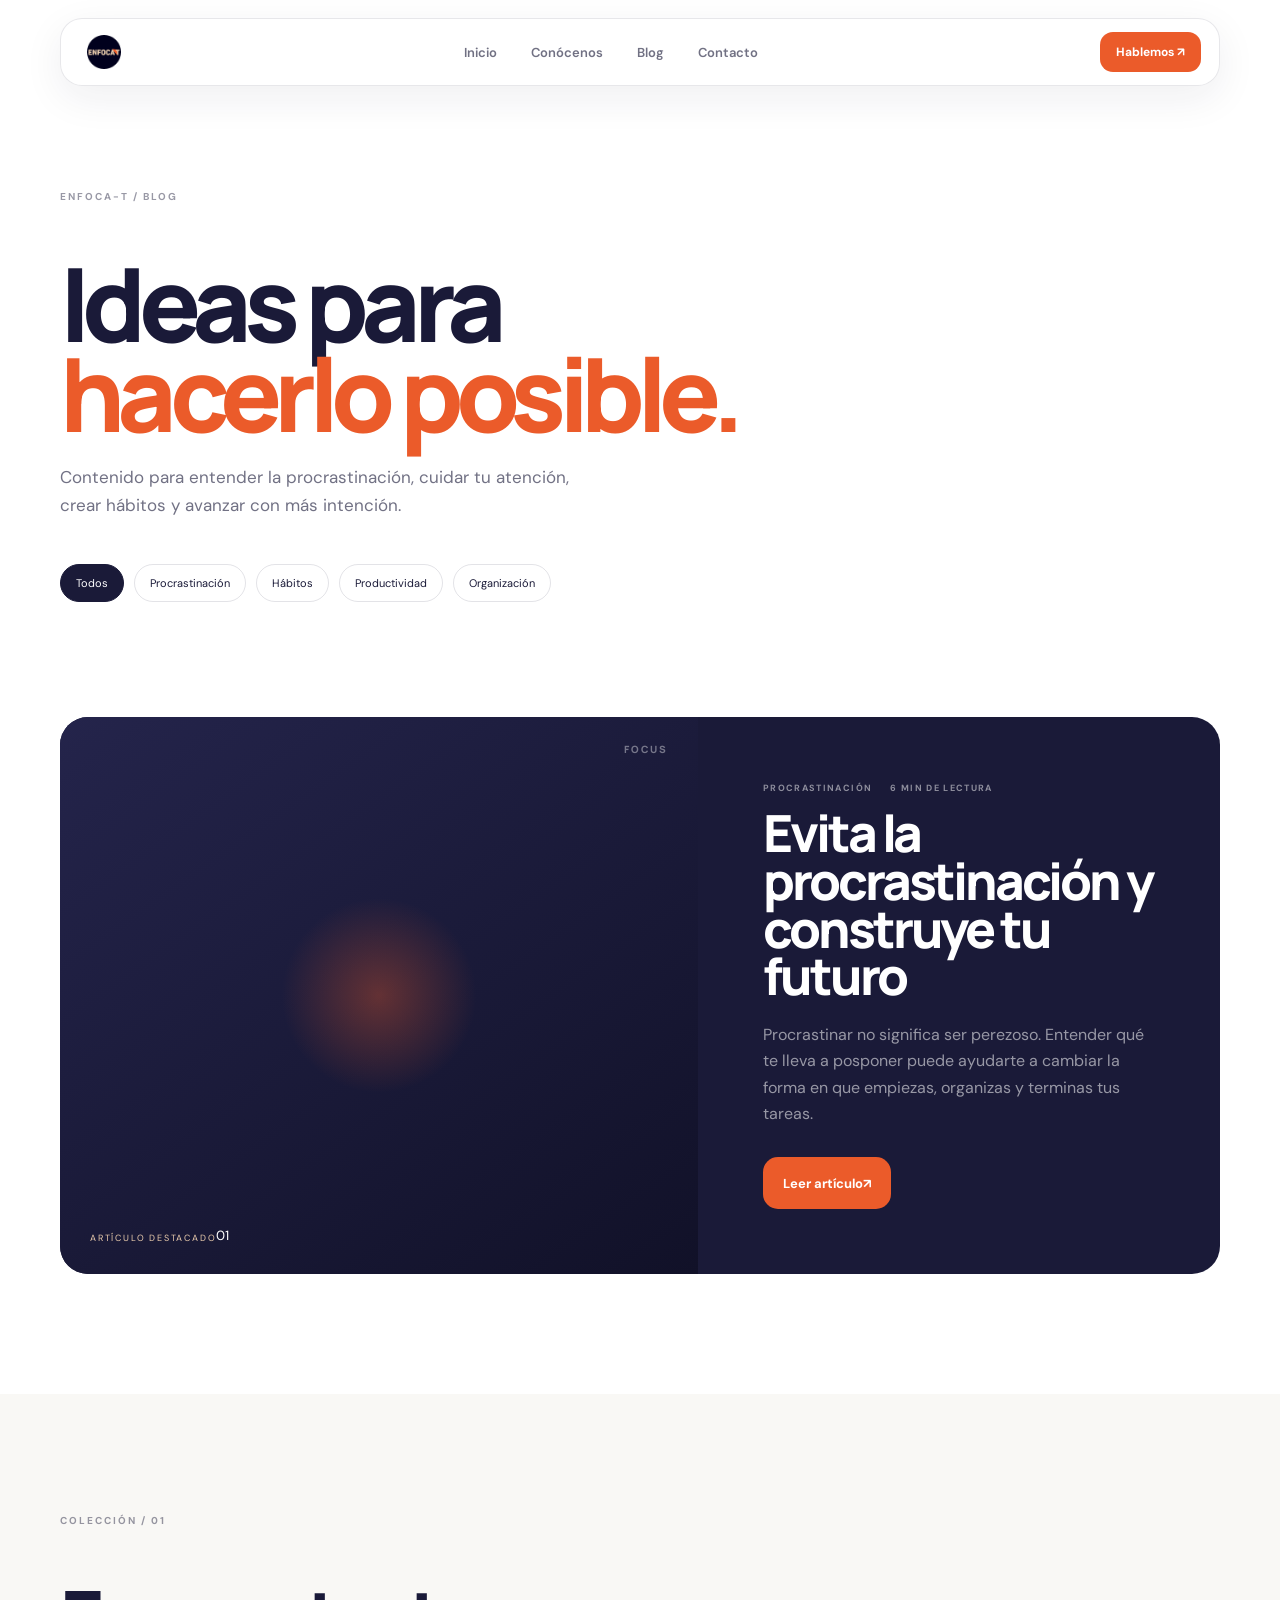
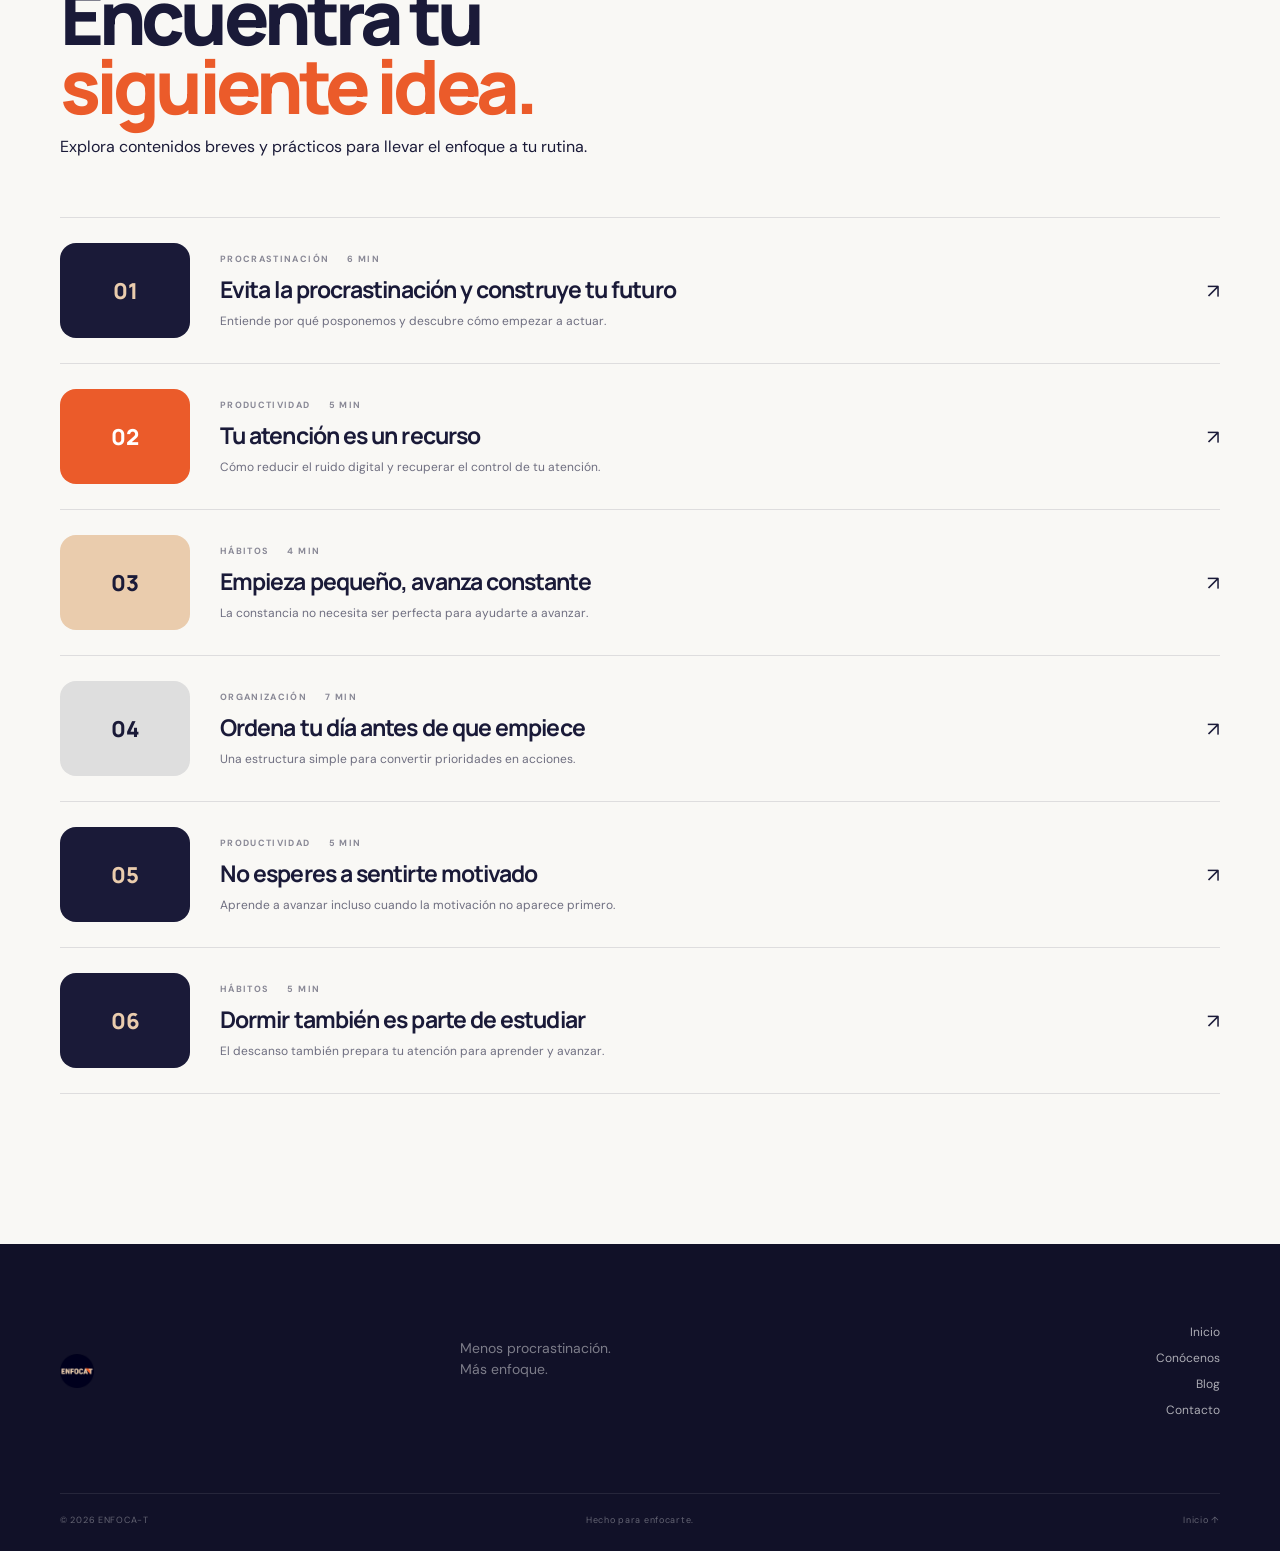
==== blog/index.html @ 8f251548 "feat: expand blog to six article entries" ====
<!doctype html><html lang="es"><head><meta charset="utf-8"><meta name="viewport" content="width=device-width,initial-scale=1"><meta name="description" content="Blog ENFOCA-T — procrastinación, hábitos, concentración, organización y productividad."><title>ENFOCA-T — Blog</title><link rel="preconnect" href="https://fonts.googleapis.com"><link rel="preconnect" href="https://fonts.gstatic.com" crossorigin><link href="https://fonts.googleapis.com/css2?family=DM+Sans:wght@400;500;600;700&family=Manrope:wght@500;600;700;800&display=swap" rel="stylesheet"><link rel="stylesheet" href="../styles/global.css"><link rel="stylesheet" href="blog.css"></head><body class="blog-page"><header class="site-header light-header"><a class="brand" href="../index.html"><img src="../assets/LOGO.png" alt="ENFOCA-T"></a><nav class="main-nav"><a href="../index.html">Inicio</a><a href="../conocenos/index.html">Conócenos</a><a class="active" href="index.html">Blog</a><a href="../contacto/index.html">Contacto</a></nav><a class="header-cta" href="../contacto/index.html">Hablemos <span>↗</span></a><button class="menu-toggle" aria-label="Abrir menú" aria-expanded="false"><span></span><span></span></button></header><main><section class="blog-hero"><div class="section-shell"><p class="section-kicker">ENFOCA-T / BLOG</p><h1>Ideas para<br><span>hacerlo posible.</span></h1><p class="page-lead">Contenido para entender la procrastinación, cuidar tu atención, crear hábitos y avanzar con más intención.</p><nav class="category-nav" aria-label="Categorías"><a class="selected" href="#todos">Todos</a><a href="#procrastinacion">Procrastinación</a><a href="#habitos">Hábitos</a><a href="#productividad">Productividad</a><a href="#organizacion">Organización</a></nav></div></section><section class="featured-article" id="todos"><div class="section-shell featured-layout"><div class="featured-visual"><span>ARTÍCULO DESTACADO</span><strong>FOCUS</strong><small>01</small></div><div class="featured-copy"><div class="article-meta"><span>PROCRASTINACIÓN</span><span>6 MIN DE LECTURA</span></div><h2>Evita la procrastinación y construye tu futuro</h2><p>Procrastinar no significa ser perezoso. Entender qué te lleva a posponer puede ayudarte a cambiar la forma en que empiezas, organizas y terminas tus tareas.</p><a class="button button-primary" href="procrastinacion.html">Leer artículo <span>↗</span></a></div></div></section><section class="articles-section"><div class="section-shell"><div class="articles-heading"><p class="section-kicker">COLECCIÓN / 01</p><h2>Encuentra tu<br><span>siguiente idea.</span></h2><p>Explora contenidos breves y prácticos para llevar el enfoque a tu rutina.</p></div><div class="article-list"><article id="procrastinacion"><div class="mini-visual">01</div><div><div class="article-meta"><span>PROCRASTINACIÓN</span><span>6 MIN</span></div><h3>Evita la procrastinación y construye tu futuro</h3><p>Entiende por qué posponemos y descubre cómo empezar a actuar.</p></div><a href="procrastinacion.html" aria-label="Leer artículo sobre procrastinación">↗</a></article><article id="productividad"><div class="mini-visual v2">02</div><div><div class="article-meta"><span>PRODUCTIVIDAD</span><span>5 MIN</span></div><h3>Tu atención es un recurso</h3><p>Cómo reducir el ruido digital y recuperar el control de tu atención.</p></div><a href="atencion.html" aria-label="Leer artículo sobre atención">↗</a></article><article id="habitos"><div class="mini-visual v3">03</div><div><div class="article-meta"><span>HÁBITOS</span><span>4 MIN</span></div><h3>Empieza pequeño, avanza constante</h3><p>La constancia no necesita ser perfecta para ayudarte a avanzar.</p></div><a href="habitos.html" aria-label="Leer artículo sobre hábitos">↗</a></article><article id="organizacion"><div class="mini-visual v4">04</div><div><div class="article-meta"><span>ORGANIZACIÓN</span><span>7 MIN</span></div><h3>Ordena tu día antes de que empiece</h3><p>Una estructura simple para convertir prioridades en acciones.</p></div><a href="organizacion.html" aria-label="Leer artículo sobre organización">↗</a></article><article id="motivacion"><div class="mini-visual v5">05</div><div><div class="article-meta"><span>PRODUCTIVIDAD</span><span>5 MIN</span></div><h3>No esperes a sentirte motivado</h3><p>Aprende a avanzar incluso cuando la motivación no aparece primero.</p></div><a href="motivacion.html" aria-label="Leer artículo sobre motivación">↗</a></article><article id="descanso"><div class="mini-visual v6">06</div><div><div class="article-meta"><span>HÁBITOS</span><span>5 MIN</span></div><h3>Dormir también es parte de estudiar</h3><p>El descanso también prepara tu atención para aprender y avanzar.</p></div><a href="sueno.html" aria-label="Leer artículo sobre sueño y estudio">↗</a></article></div></div></section></main><footer class="footer"><div class="footer-main"><a class="brand" href="../index.html"><img src="../assets/LOGO.png" alt="ENFOCA-T"></a><p>Menos procrastinación.<br>Más enfoque.</p><div class="footer-links"><a href="../index.html">Inicio</a><a href="../conocenos/index.html">Conócenos</a><a href="index.html">Blog</a><a href="../contacto/index.html">Contacto</a></div></div><div class="footer-bottom"><span>© 2026 ENFOCA-T</span><span>Hecho para enfocarte.</span><a href="../index.html">Inicio ↑</a></div></footer><script src="../script.js"></script></body></html>
---- styles/global.css ----
:root{--blue:#1A1A38;--orange:#EB5B2A;--beige:#EACCAD;--white:#fff;--ink:#15152f;--muted:rgba(26,26,56,.62);--line:rgba(26,26,56,.12);--ease:cubic-bezier(.2,.75,.25,1);--radius:28px}*{box-sizing:border-box}html{scroll-behavior:smooth}body{margin:0;color:var(--blue);background:#fff;font-family:'DM Sans',sans-serif;overflow-x:hidden}a{color:inherit;text-decoration:none}button,input,textarea{font:inherit}.site-header{position:fixed;z-index:50;top:18px;left:50%;transform:translateX(-50%);width:min(1160px,calc(100% - 32px));height:68px;padding:0 18px 0 26px;display:flex;align-items:center;justify-content:space-between;border:1px solid rgba(255,255,255,.18);border-radius:22px;background:rgba(26,26,56,.62);color:#fff;backdrop-filter:blur(22px);-webkit-backdrop-filter:blur(22px);transition:.4s var(--ease)}.site-header.light-header{background:rgba(255,255,255,.82);border-color:rgba(26,26,56,.1);color:var(--blue);box-shadow:0 12px 40px rgba(26,26,56,.07)}.site-header.scrolled{background:rgba(26,26,56,.9);color:#fff}.site-header.light-header.scrolled{background:rgba(255,255,255,.94);color:var(--blue)}.brand{display:inline-flex;align-items:center;font:800 21px/1 Manrope,sans-serif;letter-spacing:-.06em}.brand img{display:block;width:auto;height:34px;max-width:150px;object-fit:contain}.brand span{color:var(--orange)}.main-nav{display:flex;gap:34px;font-size:13px;font-weight:600}.main-nav a{opacity:.62;transition:.25s}.main-nav a:hover,.main-nav a.active{opacity:1}.main-nav a.active{color:var(--orange)}.header-cta{font-size:12px;font-weight:700;background:var(--orange);color:#fff;padding:12px 16px;border-radius:13px;transition:.25s}.header-cta:hover{transform:translateY(-2px);box-shadow:0 10px 25px rgba(235,91,42,.25)}.menu-toggle{display:none;background:none;border:0;color:currentColor;width:44px;height:44px}.menu-toggle span{display:block;width:22px;height:2px;background:currentColor;margin:6px auto}.section-shell{width:min(1160px,calc(100% - 48px));margin:auto}.section-kicker{font-size:10px;letter-spacing:.2em;font-weight:700;color:rgba(26,26,56,.45);margin:0 0 55px}.section-kicker.light{color:rgba(255,255,255,.4)}.button{display:inline-flex;align-items:center;justify-content:center;min-height:52px;padding:0 20px;border:0;border-radius:15px;font-size:13px;font-weight:700;cursor:pointer;transition:.3s var(--ease)}.button-primary{background:var(--orange);color:#fff}.button-primary:hover{transform:translateY(-3px);box-shadow:0 15px 35px rgba(235,91,42,.25)}.button-glass{border:1px solid rgba(255,255,255,.2);background:rgba(255,255,255,.09);color:#fff;backdrop-filter:blur(14px)}.button-glass:hover{background:rgba(255,255,255,.16);transform:translateY(-3px)}.button-dark{background:var(--blue);color:#fff}.footer{background:#111128;color:#fff;padding:80px 0 25px}.footer-main,.footer-bottom{width:min(1160px,calc(100% - 48px));margin:auto}.footer-main{display:grid;grid-template-columns:1fr 1fr 1fr;gap:40px;padding-bottom:75px}.footer-main p{font-size:14px;line-height:1.5;color:rgba(255,255,255,.45)}.footer-links{display:grid;gap:10px;justify-self:end;text-align:right;font-size:12px;color:rgba(255,255,255,.65)}.footer-links a:hover{color:var(--beige)}.footer-bottom{border-top:1px solid rgba(255,255,255,.09);padding-top:20px;display:grid;grid-template-columns:1fr 1fr 1fr;font-size:9px;letter-spacing:.08em;color:rgba(255,255,255,.35)}.footer-bottom span:nth-child(2){text-align:center}.footer-bottom a{text-align:right}.page-lead{max-width:520px;font-size:17px;line-height:1.65;color:var(--muted)}.text-link{font-size:12px;font-weight:700}.text-link span{color:var(--orange);margin-left:8px}@media(max-width:850px){.main-nav,.header-cta{display:none}.menu-toggle{display:block}.site-header{height:64px}.main-nav.open{position:absolute;display:flex;flex-direction:column;gap:20px;top:74px;left:0;width:100%;padding:25px;border-radius:20px;background:rgba(26,26,56,.96);color:#fff;border:1px solid rgba(255,255,255,.12)}.section-shell,.footer-main,.footer-bottom{width:calc(100% - 34px)}.footer-main{grid-template-columns:1fr 1fr}.footer-links{justify-self:start;text-align:left}.footer-bottom{grid-template-columns:1fr;gap:10px}.footer-bottom span:nth-child(2),.footer-bottom a{text-align:left}}@media(max-width:560px){.site-header{top:10px;width:calc(100% - 20px)}.section-kicker{margin-bottom:35px}.footer-main{grid-template-columns:1fr}.footer{padding-top:60px}}
---- blog/blog.css ----
.blog-page{background:#fff}.blog-hero{padding:190px 0 85px}.blog-hero h1{font:800 clamp(58px,8vw,110px)/.88 Manrope;letter-spacing:-.075em;margin:0 0 25px}.blog-hero h1 span{color:var(--orange)}.category-nav{display:flex;gap:10px;flex-wrap:wrap;margin-top:45px}.category-nav a{padding:11px 15px;border:1px solid var(--line);border-radius:999px;font-size:11px;transition:.25s}.category-nav a:hover,.category-nav a.selected{background:var(--blue);color:#fff;border-color:var(--blue)}.featured-article{padding:30px 0 120px}.featured-layout{background:var(--blue);color:#fff;border-radius:var(--radius);overflow:hidden;display:grid;grid-template-columns:1.1fr .9fr;min-height:530px}.featured-visual{position:relative;background:radial-gradient(circle at 50% 50%,rgba(235,91,42,.35),transparent 23%),linear-gradient(145deg,#24244b,#111128);display:flex;align-items:flex-end;padding:30px}.featured-visual span{font-size:9px;letter-spacing:.2em;color:var(--beige)}.featured-visual strong{position:absolute;right:30px;top:25px;font:800 10px Manrope;letter-spacing:.2em;color:rgba(255,255,255,.4)}.featured-copy{padding:65px;align-self:center}.featured-copy h2{font:800 clamp(38px,4vw,62px)/.93 Manrope;letter-spacing:-.06em;margin:15px 0 22px}.featured-copy p{color:rgba(255,255,255,.55);line-height:1.65;max-width:450px;margin-bottom:30px}.article-meta{display:flex;gap:18px;font-size:9px;font-weight:700;letter-spacing:.15em;opacity:.5}.articles-section{padding:120px 0 150px;background:#f9f8f5}.articles-heading h2{font:800 clamp(45px,6vw,75px)/.92 Manrope;letter-spacing:-.065em;margin:0}.articles-heading h2 span{color:var(--orange)}.article-list{margin-top:60px;border-top:1px solid var(--line)}.article-list article{display:grid;grid-template-columns:130px 1fr 30px;gap:30px;align-items:center;padding:25px 0;border-bottom:1px solid var(--line)}.mini-visual{height:95px;border-radius:16px;background:var(--blue);color:var(--beige);display:grid;place-items:center;font:800 22px Manrope}.v2{background:var(--orange);color:#fff}.v3{background:var(--beige);color:var(--blue)}.v4{background:#dedede;color:var(--blue)}.article-list h3{font:700 23px Manrope;letter-spacing:-.04em;margin:8px 0}.article-list p{font-size:12px;color:var(--muted);margin:0}.article-list>a,.article-list article>a{font-size:20px;justify-self:end}@media(max-width:800px){.featured-layout{grid-template-columns:1fr}.featured-visual{height:300px}.featured-copy{padding:40px}.article-list article{grid-template-columns:80px 1fr 20px;gap:18px}.mini-visual{height:75px}}@media(max-width:560px){.blog-hero{padding-top:150px}.category-nav{gap:7px}.category-nav a{font-size:10px}.article-list article{grid-template-columns:1fr}.mini-visual{width:100%;height:120px}.article-list article>a{display:none}}
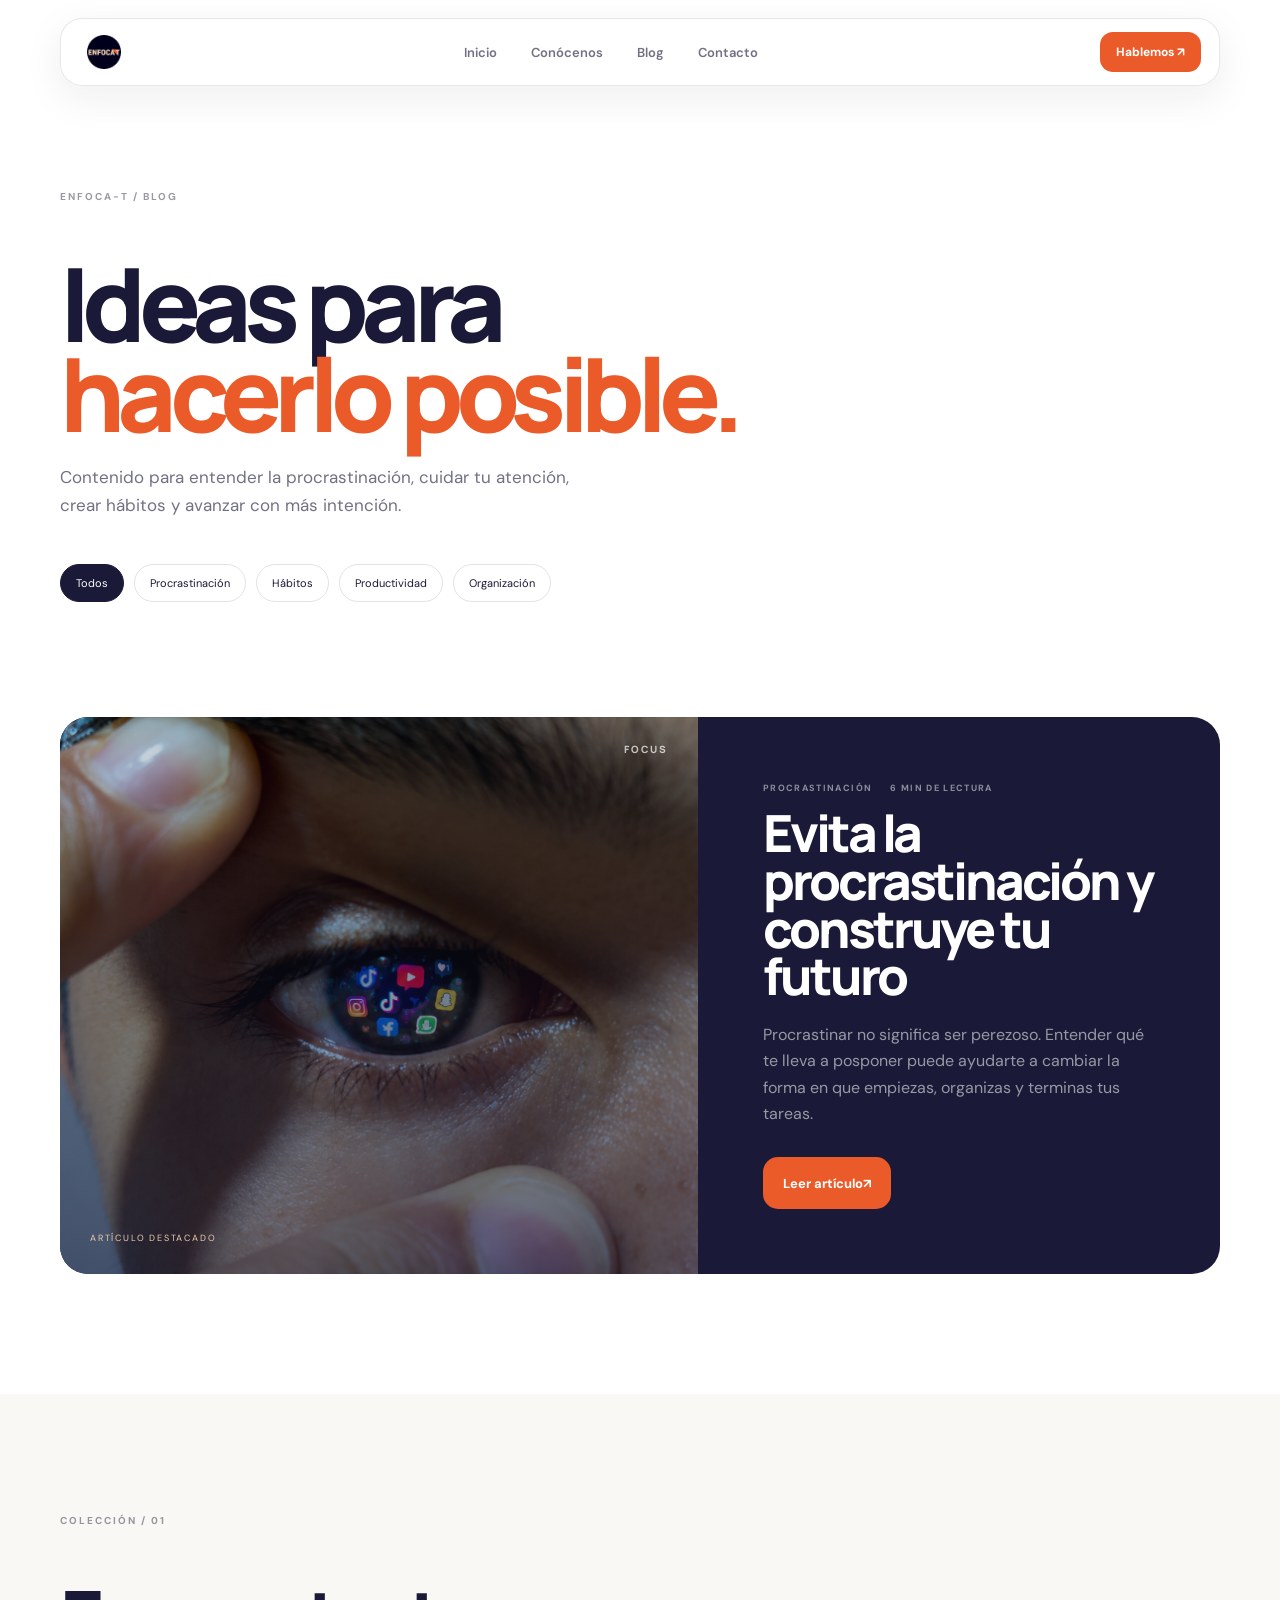
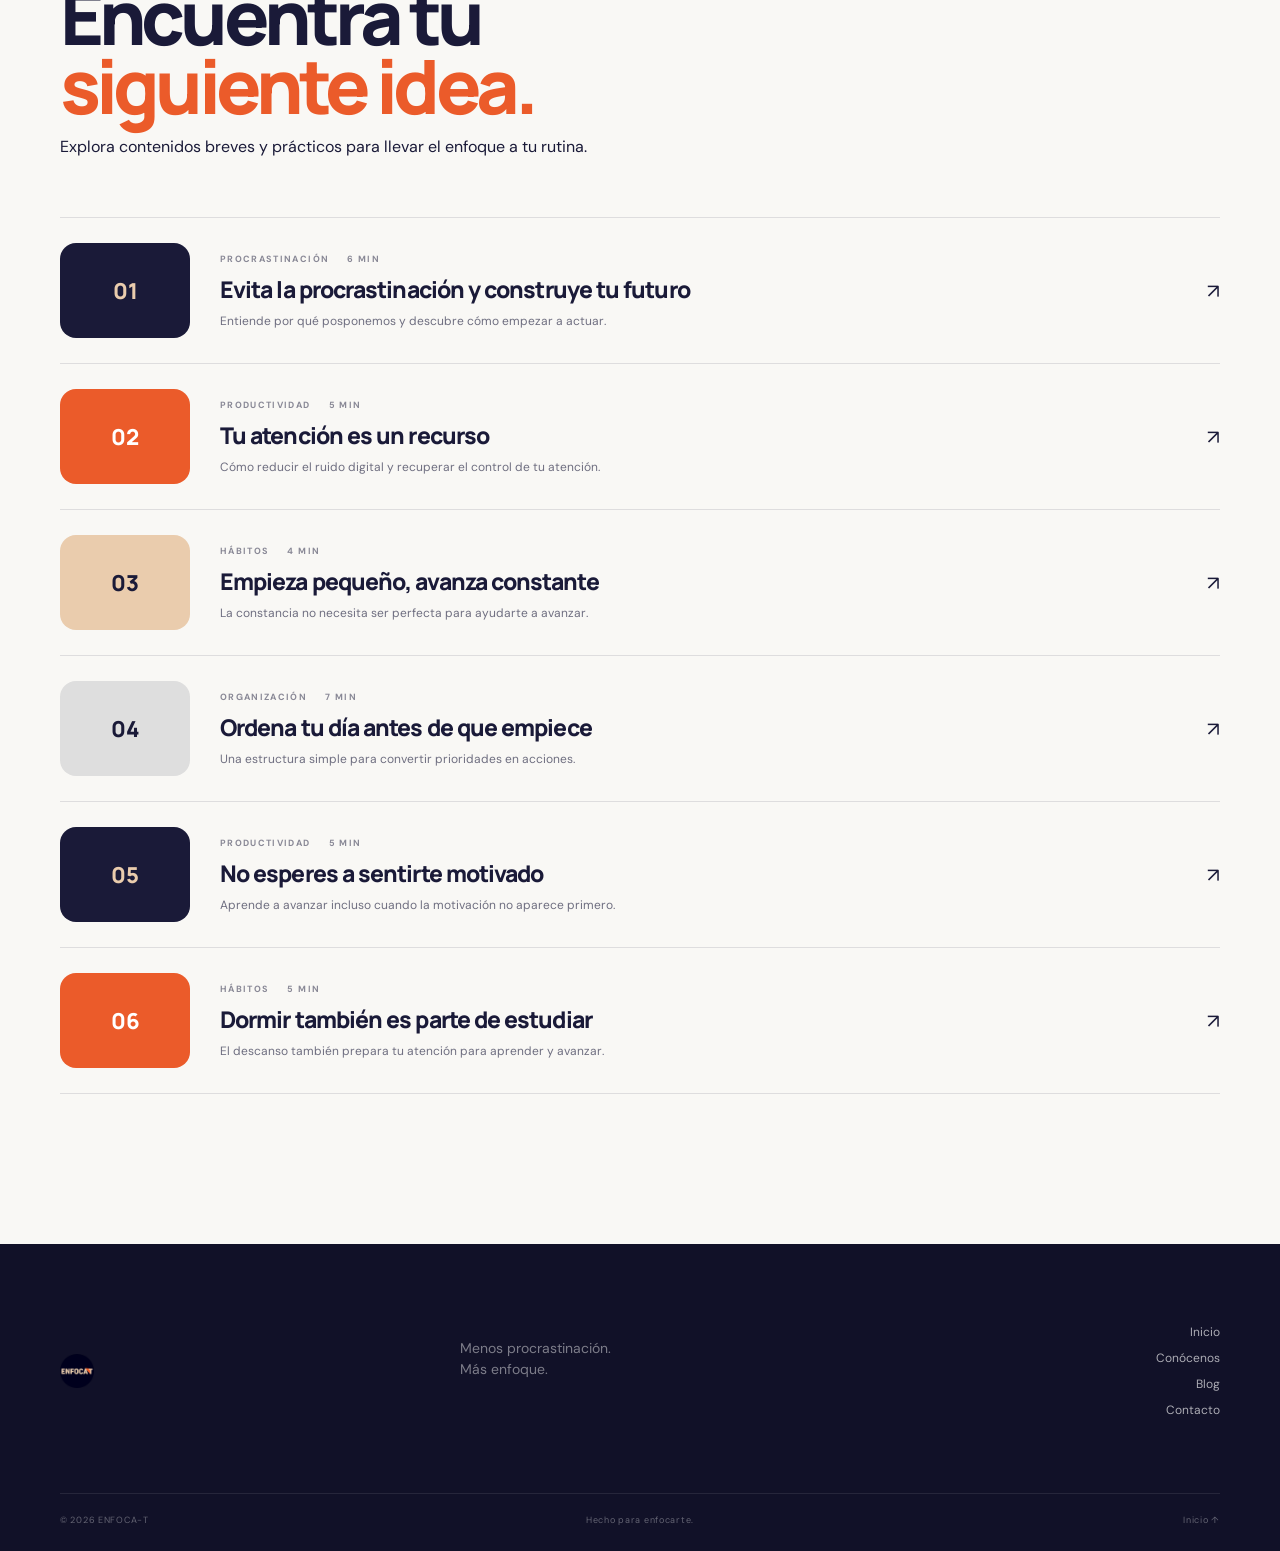
==== commit 02d762ce: "fix: apply unified Manrope headings and featured article photography" ====
--- a/blog/index.html
+++ b/blog/index.html
@@ -1 +1 @@
-<!doctype html><html lang="es"><head><meta charset="utf-8"><meta name="viewport" content="width=device-width,initial-scale=1"><meta name="description" content="Blog ENFOCA-T — procrastinación, hábitos, concentración, organización y productividad."><title>ENFOCA-T — Blog</title><link rel="preconnect" href="https://fonts.googleapis.com"><link rel="preconnect" href="https://fonts.gstatic.com" crossorigin><link href="https://fonts.googleapis.com/css2?family=DM+Sans:wght@400;500;600;700&family=Manrope:wght@500;600;700;800&display=swap" rel="stylesheet"><link rel="stylesheet" href="../styles/global.css"><link rel="stylesheet" href="blog.css"></head><body class="blog-page"><header class="site-header light-header"><a class="brand" href="../index.html"><img src="../assets/LOGO.png" alt="ENFOCA-T"></a><nav class="main-nav"><a href="../index.html">Inicio</a><a href="../conocenos/index.html">Conócenos</a><a class="active" href="index.html">Blog</a><a href="../contacto/index.html">Contacto</a></nav><a class="header-cta" href="../contacto/index.html">Hablemos <span>↗</span></a><button class="menu-toggle" aria-label="Abrir menú" aria-expanded="false"><span></span><span></span></button></header><main><section class="blog-hero"><div class="section-shell"><p class="section-kicker">ENFOCA-T / BLOG</p><h1>Ideas para<br><span>hacerlo posible.</span></h1><p class="page-lead">Contenido para entender la procrastinación, cuidar tu atención, crear hábitos y avanzar con más intención.</p><nav class="category-nav" aria-label="Categorías"><a class="selected" href="#todos">Todos</a><a href="#procrastinacion">Procrastinación</a><a href="#habitos">Hábitos</a><a href="#productividad">Productividad</a><a href="#organizacion">Organización</a></nav></div></section><section class="featured-article" id="todos"><div class="section-shell featured-layout"><div class="featured-visual"><span>ARTÍCULO DESTACADO</span><strong>FOCUS</strong><small>01</small></div><div class="featured-copy"><div class="article-meta"><span>PROCRASTINACIÓN</span><span>6 MIN DE LECTURA</span></div><h2>Evita la procrastinación y construye tu futuro</h2><p>Procrastinar no significa ser perezoso. Entender qué te lleva a posponer puede ayudarte a cambiar la forma en que empiezas, organizas y terminas tus tareas.</p><a class="button button-primary" href="procrastinacion.html">Leer artículo <span>↗</span></a></div></div></section><section class="articles-section"><div class="section-shell"><div class="articles-heading"><p class="section-kicker">COLECCIÓN / 01</p><h2>Encuentra tu<br><span>siguiente idea.</span></h2><p>Explora contenidos breves y prácticos para llevar el enfoque a tu rutina.</p></div><div class="article-list"><article id="procrastinacion"><div class="mini-visual">01</div><div><div class="article-meta"><span>PROCRASTINACIÓN</span><span>6 MIN</span></div><h3>Evita la procrastinación y construye tu futuro</h3><p>Entiende por qué posponemos y descubre cómo empezar a actuar.</p></div><a href="procrastinacion.html" aria-label="Leer artículo sobre procrastinación">↗</a></article><article id="productividad"><div class="mini-visual v2">02</div><div><div class="article-meta"><span>PRODUCTIVIDAD</span><span>5 MIN</span></div><h3>Tu atención es un recurso</h3><p>Cómo reducir el ruido digital y recuperar el control de tu atención.</p></div><a href="atencion.html" aria-label="Leer artículo sobre atención">↗</a></article><article id="habitos"><div class="mini-visual v3">03</div><div><div class="article-meta"><span>HÁBITOS</span><span>4 MIN</span></div><h3>Empieza pequeño, avanza constante</h3><p>La constancia no necesita ser perfecta para ayudarte a avanzar.</p></div><a href="habitos.html" aria-label="Leer artículo sobre hábitos">↗</a></article><article id="organizacion"><div class="mini-visual v4">04</div><div><div class="article-meta"><span>ORGANIZACIÓN</span><span>7 MIN</span></div><h3>Ordena tu día antes de que empiece</h3><p>Una estructura simple para convertir prioridades en acciones.</p></div><a href="organizacion.html" aria-label="Leer artículo sobre organización">↗</a></article><article id="motivacion"><div class="mini-visual v5">05</div><div><div class="article-meta"><span>PRODUCTIVIDAD</span><span>5 MIN</span></div><h3>No esperes a sentirte motivado</h3><p>Aprende a avanzar incluso cuando la motivación no aparece primero.</p></div><a href="motivacion.html" aria-label="Leer artículo sobre motivación">↗</a></article><article id="descanso"><div class="mini-visual v6">06</div><div><div class="article-meta"><span>HÁBITOS</span><span>5 MIN</span></div><h3>Dormir también es parte de estudiar</h3><p>El descanso también prepara tu atención para aprender y avanzar.</p></div><a href="sueno.html" aria-label="Leer artículo sobre sueño y estudio">↗</a></article></div></div></section></main><footer class="footer"><div class="footer-main"><a class="brand" href="../index.html"><img src="../assets/LOGO.png" alt="ENFOCA-T"></a><p>Menos procrastinación.<br>Más enfoque.</p><div class="footer-links"><a href="../index.html">Inicio</a><a href="../conocenos/index.html">Conócenos</a><a href="index.html">Blog</a><a href="../contacto/index.html">Contacto</a></div></div><div class="footer-bottom"><span>© 2026 ENFOCA-T</span><span>Hecho para enfocarte.</span><a href="../index.html">Inicio ↑</a></div></footer><script src="../script.js"></script></body></html>+<!doctype html><html lang="es"><head><meta charset="utf-8"><meta name="viewport" content="width=device-width,initial-scale=1"><meta name="description" content="Blog ENFOCA-T — procrastinación, hábitos, concentración, organización y productividad."><title>ENFOCA-T — Blog</title><link rel="preconnect" href="https://fonts.googleapis.com"><link rel="preconnect" href="https://fonts.gstatic.com" crossorigin><link href="https://fonts.googleapis.com/css2?family=DM+Sans:wght@400;500;600;700&family=Manrope:wght@500;600;700;800&display=swap" rel="stylesheet"><link rel="stylesheet" href="../styles/global.css"><link rel="stylesheet" href="blog.css"></head><body class="blog-page"><header class="site-header light-header"><a class="brand" href="../index.html"><img src="../assets/LOGO.png" alt="ENFOCA-T"></a><nav class="main-nav"><a href="../index.html">Inicio</a><a href="../conocenos/index.html">Conócenos</a><a class="active" href="index.html">Blog</a><a href="../contacto/index.html">Contacto</a></nav><a class="header-cta" href="../contacto/index.html">Hablemos <span>↗</span></a><button class="menu-toggle" aria-label="Abrir menú" aria-expanded="false"><span></span><span></span></button></header><main><section class="blog-hero"><div class="section-shell"><p class="section-kicker">ENFOCA-T / BLOG</p><h1>Ideas para<br><span>hacerlo posible.</span></h1><p class="page-lead">Contenido para entender la procrastinación, cuidar tu atención, crear hábitos y avanzar con más intención.</p><nav class="category-nav" aria-label="Categorías"><a class="selected" href="#todos">Todos</a><a href="#procrastinacion">Procrastinación</a><a href="#habitos">Hábitos</a><a href="#productividad">Productividad</a><a href="#organizacion">Organización</a></nav></div></section><section class="featured-article" id="todos"><div class="section-shell featured-layout"><a class="featured-visual" href="procrastinacion.html" aria-label="Leer artículo destacado"><img src="../TODO/fotos-03.png" alt="Estudiante en una situación de distracción mientras estudia" loading="eager"><span>ARTÍCULO DESTACADO</span><strong>FOCUS</strong></a><div class="featured-copy"><div class="article-meta"><span>PROCRASTINACIÓN</span><span>6 MIN DE LECTURA</span></div><h2>Evita la procrastinación y construye tu futuro</h2><p>Procrastinar no significa ser perezoso. Entender qué te lleva a posponer puede ayudarte a cambiar la forma en que empiezas, organizas y terminas tus tareas.</p><a class="button button-primary" href="procrastinacion.html">Leer artículo <span>↗</span></a></div></div></section><section class="articles-section"><div class="section-shell"><div class="articles-heading"><p class="section-kicker">COLECCIÓN / 01</p><h2>Encuentra tu<br><span>siguiente idea.</span></h2><p>Explora contenidos breves y prácticos para llevar el enfoque a tu rutina.</p></div><div class="article-list"><article id="procrastinacion"><div class="mini-visual">01</div><div><div class="article-meta"><span>PROCRASTINACIÓN</span><span>6 MIN</span></div><h3>Evita la procrastinación y construye tu futuro</h3><p>Entiende por qué posponemos y descubre cómo empezar a actuar.</p></div><a href="procrastinacion.html" aria-label="Leer artículo sobre procrastinación">↗</a></article><article id="productividad"><div class="mini-visual v2">02</div><div><div class="article-meta"><span>PRODUCTIVIDAD</span><span>5 MIN</span></div><h3>Tu atención es un recurso</h3><p>Cómo reducir el ruido digital y recuperar el control de tu atención.</p></div><a href="atencion.html" aria-label="Leer artículo sobre atención">↗</a></article><article id="habitos"><div class="mini-visual v3">03</div><div><div class="article-meta"><span>HÁBITOS</span><span>4 MIN</span></div><h3>Empieza pequeño, avanza constante</h3><p>La constancia no necesita ser perfecta para ayudarte a avanzar.</p></div><a href="habitos.html" aria-label="Leer artículo sobre hábitos">↗</a></article><article id="organizacion"><div class="mini-visual v4">04</div><div><div class="article-meta"><span>ORGANIZACIÓN</span><span>7 MIN</span></div><h3>Ordena tu día antes de que empiece</h3><p>Una estructura simple para convertir prioridades en acciones.</p></div><a href="organizacion.html" aria-label="Leer artículo sobre organización">↗</a></article><article id="motivacion"><div class="mini-visual v5">05</div><div><div class="article-meta"><span>PRODUCTIVIDAD</span><span>5 MIN</span></div><h3>No esperes a sentirte motivado</h3><p>Aprende a avanzar incluso cuando la motivación no aparece primero.</p></div><a href="motivacion.html" aria-label="Leer artículo sobre motivación">↗</a></article><article id="descanso"><div class="mini-visual v6">06</div><div><div class="article-meta"><span>HÁBITOS</span><span>5 MIN</span></div><h3>Dormir también es parte de estudiar</h3><p>El descanso también prepara tu atención para aprender y avanzar.</p></div><a href="sueno.html" aria-label="Leer artículo sobre sueño y estudio">↗</a></article></div></div></section></main><footer class="footer"><div class="footer-main"><a class="brand" href="../index.html"><img src="../assets/LOGO.png" alt="ENFOCA-T"></a><p>Menos procrastinación.<br>Más enfoque.</p><div class="footer-links"><a href="../index.html">Inicio</a><a href="../conocenos/index.html">Conócenos</a><a href="index.html">Blog</a><a href="../contacto/index.html">Contacto</a></div></div><div class="footer-bottom"><span>© 2026 ENFOCA-T</span><span>Hecho para enfocarte.</span><a href="../index.html">Inicio ↑</a></div></footer><script src="../script.js"></script></body></html>
--- a/blog/blog.css
+++ b/blog/blog.css
@@ -1 +1 @@
-.blog-page{background:#fff}.blog-hero{padding:190px 0 85px}.blog-hero h1{font:800 clamp(58px,8vw,110px)/.88 Manrope;letter-spacing:-.075em;margin:0 0 25px}.blog-hero h1 span{color:var(--orange)}.category-nav{display:flex;gap:10px;flex-wrap:wrap;margin-top:45px}.category-nav a{padding:11px 15px;border:1px solid var(--line);border-radius:999px;font-size:11px;transition:.25s}.category-nav a:hover,.category-nav a.selected{background:var(--blue);color:#fff;border-color:var(--blue)}.featured-article{padding:30px 0 120px}.featured-layout{background:var(--blue);color:#fff;border-radius:var(--radius);overflow:hidden;display:grid;grid-template-columns:1.1fr .9fr;min-height:530px}.featured-visual{position:relative;background:radial-gradient(circle at 50% 50%,rgba(235,91,42,.35),transparent 23%),linear-gradient(145deg,#24244b,#111128);display:flex;align-items:flex-end;padding:30px}.featured-visual span{font-size:9px;letter-spacing:.2em;color:var(--beige)}.featured-visual strong{position:absolute;right:30px;top:25px;font:800 10px Manrope;letter-spacing:.2em;color:rgba(255,255,255,.4)}.featured-copy{padding:65px;align-self:center}.featured-copy h2{font:800 clamp(38px,4vw,62px)/.93 Manrope;letter-spacing:-.06em;margin:15px 0 22px}.featured-copy p{color:rgba(255,255,255,.55);line-height:1.65;max-width:450px;margin-bottom:30px}.article-meta{display:flex;gap:18px;font-size:9px;font-weight:700;letter-spacing:.15em;opacity:.5}.articles-section{padding:120px 0 150px;background:#f9f8f5}.articles-heading h2{font:800 clamp(45px,6vw,75px)/.92 Manrope;letter-spacing:-.065em;margin:0}.articles-heading h2 span{color:var(--orange)}.article-list{margin-top:60px;border-top:1px solid var(--line)}.article-list article{display:grid;grid-template-columns:130px 1fr 30px;gap:30px;align-items:center;padding:25px 0;border-bottom:1px solid var(--line)}.mini-visual{height:95px;border-radius:16px;background:var(--blue);color:var(--beige);display:grid;place-items:center;font:800 22px Manrope}.v2{background:var(--orange);color:#fff}.v3{background:var(--beige);color:var(--blue)}.v4{background:#dedede;color:var(--blue)}.article-list h3{font:700 23px Manrope;letter-spacing:-.04em;margin:8px 0}.article-list p{font-size:12px;color:var(--muted);margin:0}.article-list>a,.article-list article>a{font-size:20px;justify-self:end}@media(max-width:800px){.featured-layout{grid-template-columns:1fr}.featured-visual{height:300px}.featured-copy{padding:40px}.article-list article{grid-template-columns:80px 1fr 20px;gap:18px}.mini-visual{height:75px}}@media(max-width:560px){.blog-hero{padding-top:150px}.category-nav{gap:7px}.category-nav a{font-size:10px}.article-list article{grid-template-columns:1fr}.mini-visual{width:100%;height:120px}.article-list article>a{display:none}}
+.blog-page{background:#fff}.blog-hero{padding:190px 0 85px}.blog-hero h1,.articles-heading h2,.featured-copy h2,.article-list h3{font-family:Manrope,sans-serif;font-weight:800}.blog-hero h1{font-size:clamp(58px,8vw,110px);line-height:.88;letter-spacing:-.075em;margin:0 0 25px}.blog-hero h1 span{color:var(--orange)}.category-nav{display:flex;gap:10px;flex-wrap:wrap;margin-top:45px}.category-nav a{padding:11px 15px;border:1px solid var(--line);border-radius:999px;font-size:11px;transition:.25s}.category-nav a:hover,.category-nav a.selected{background:var(--blue);color:#fff;border-color:var(--blue)}.featured-article{padding:30px 0 120px}.featured-layout{background:var(--blue);color:#fff;border-radius:var(--radius);overflow:hidden;display:grid;grid-template-columns:1.1fr .9fr;min-height:530px}.featured-visual{position:relative;overflow:hidden;min-height:530px}.featured-visual img{width:100%;height:100%;object-fit:cover;display:block;transition:transform .6s ease}.featured-layout:hover .featured-visual img{transform:scale(1.035)}.featured-visual::after{content:'';position:absolute;inset:0;background:linear-gradient(180deg,rgba(26,26,56,.05),rgba(26,26,56,.55));pointer-events:none}.featured-visual span{position:absolute;z-index:2;left:30px;bottom:30px;font-size:9px;letter-spacing:.2em;color:var(--beige)}.featured-visual strong{position:absolute;z-index:2;right:30px;top:25px;font:800 10px Manrope;letter-spacing:.2em;color:rgba(255,255,255,.7)}.featured-copy{padding:65px;align-self:center}.featured-copy h2{font-size:clamp(38px,4vw,62px);line-height:.93;letter-spacing:-.06em;margin:15px 0 22px}.featured-copy p{color:rgba(255,255,255,.55);line-height:1.65;max-width:450px;margin-bottom:30px}.article-meta{display:flex;gap:18px;font-size:9px;font-weight:700;letter-spacing:.15em;opacity:.5}.articles-section{padding:120px 0 150px;background:#f9f8f5}.articles-heading h2{font-size:clamp(45px,6vw,75px);line-height:.92;letter-spacing:-.065em;margin:0}.articles-heading h2 span{color:var(--orange)}.article-list{margin-top:60px;border-top:1px solid var(--line)}.article-list article{display:grid;grid-template-columns:130px 1fr 30px;gap:30px;align-items:center;padding:25px 0;border-bottom:1px solid var(--line)}.mini-visual{height:95px;border-radius:16px;background:var(--blue);color:var(--beige);display:grid;place-items:center;font:800 22px Manrope}.v2{background:var(--orange);color:#fff}.v3{background:var(--beige);color:var(--blue)}.v4{background:#dedede;color:var(--blue)}.v5{background:var(--blue);color:var(--beige)}.v6{background:var(--orange);color:#fff}.article-list h3{font-size:23px;letter-spacing:-.04em;margin:8px 0}.article-list p{font-size:12px;color:var(--muted);margin:0}.article-list>a,.article-list article>a{font-size:20px;justify-self:end}@media(max-width:800px){.featured-layout{grid-template-columns:1fr}.featured-visual{height:300px;min-height:300px}.featured-copy{padding:40px}.article-list article{grid-template-columns:80px 1fr 20px;gap:18px}.mini-visual{height:75px}}@media(max-width:560px){.blog-hero{padding-top:150px}.category-nav{gap:7px}.category-nav a{font-size:10px}.article-list article{grid-template-columns:1fr}.mini-visual{width:100%;height:120px}.article-list article>a{display:none}}
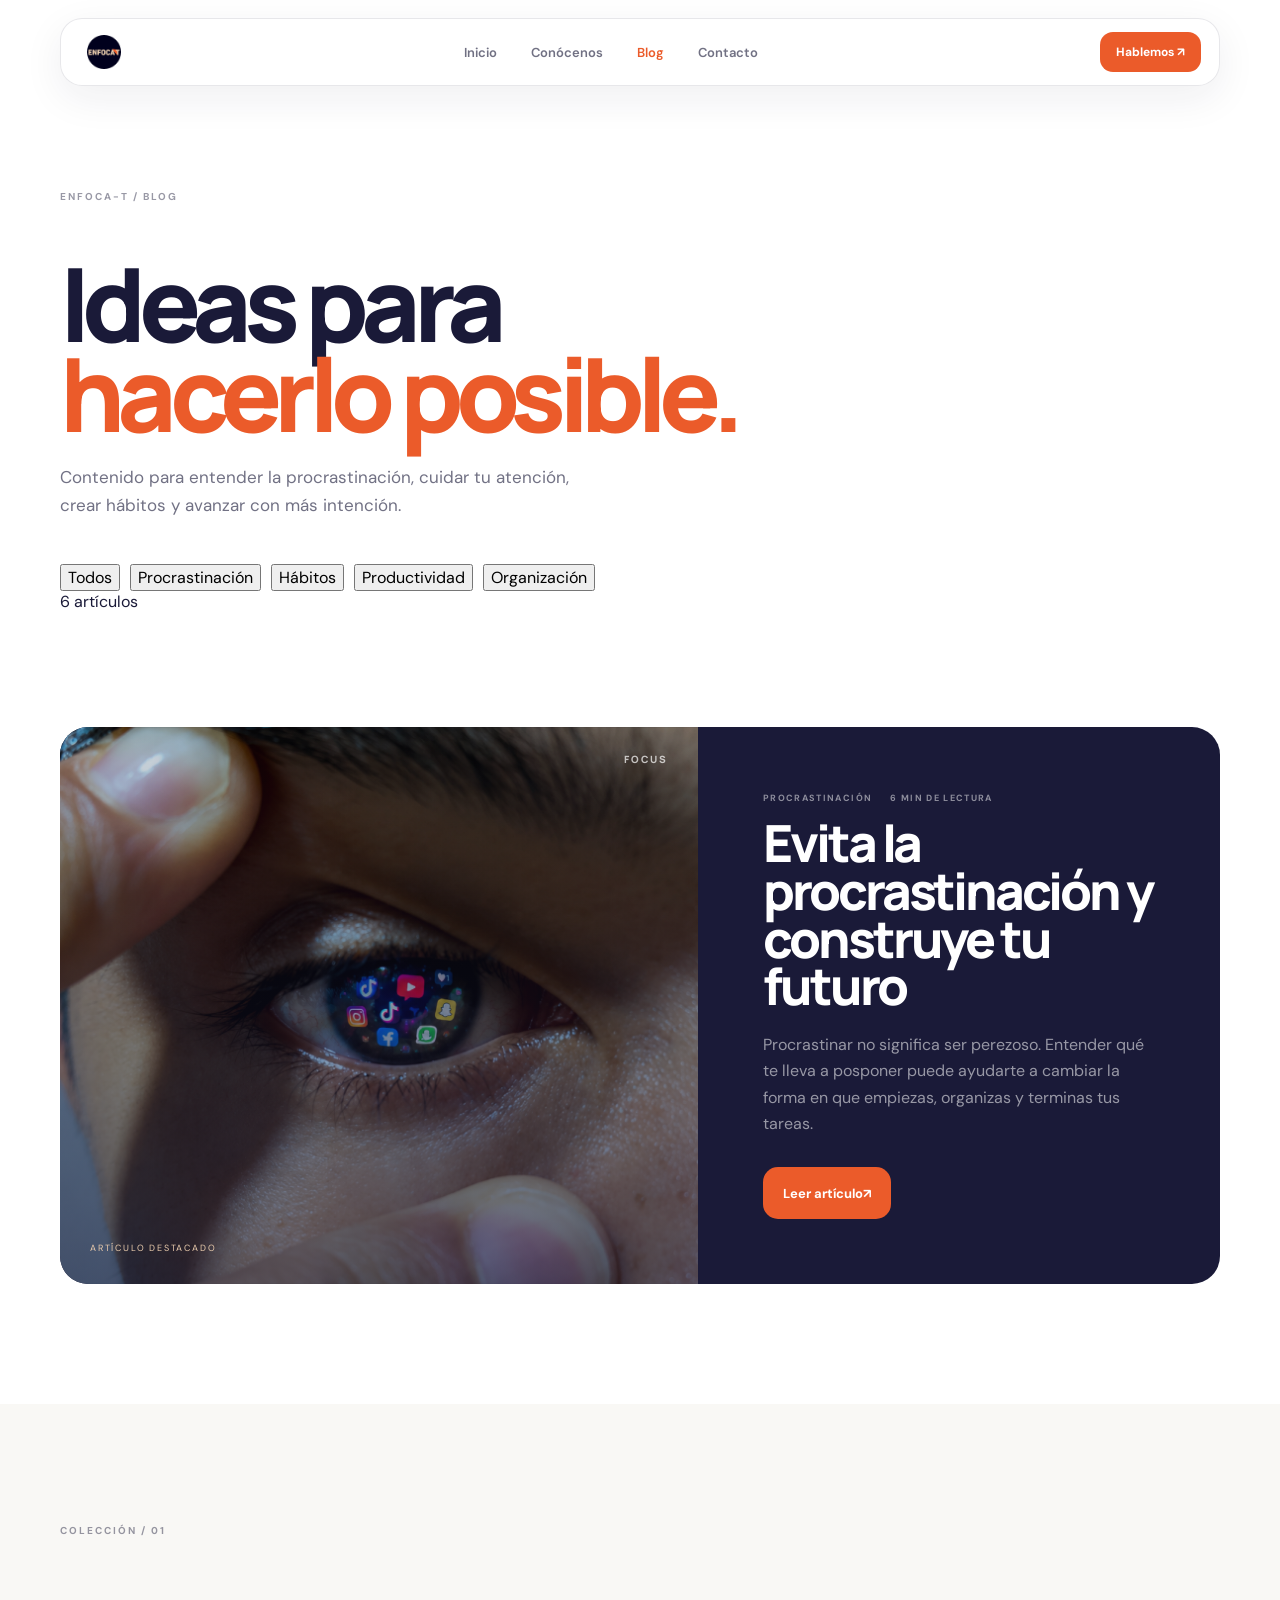
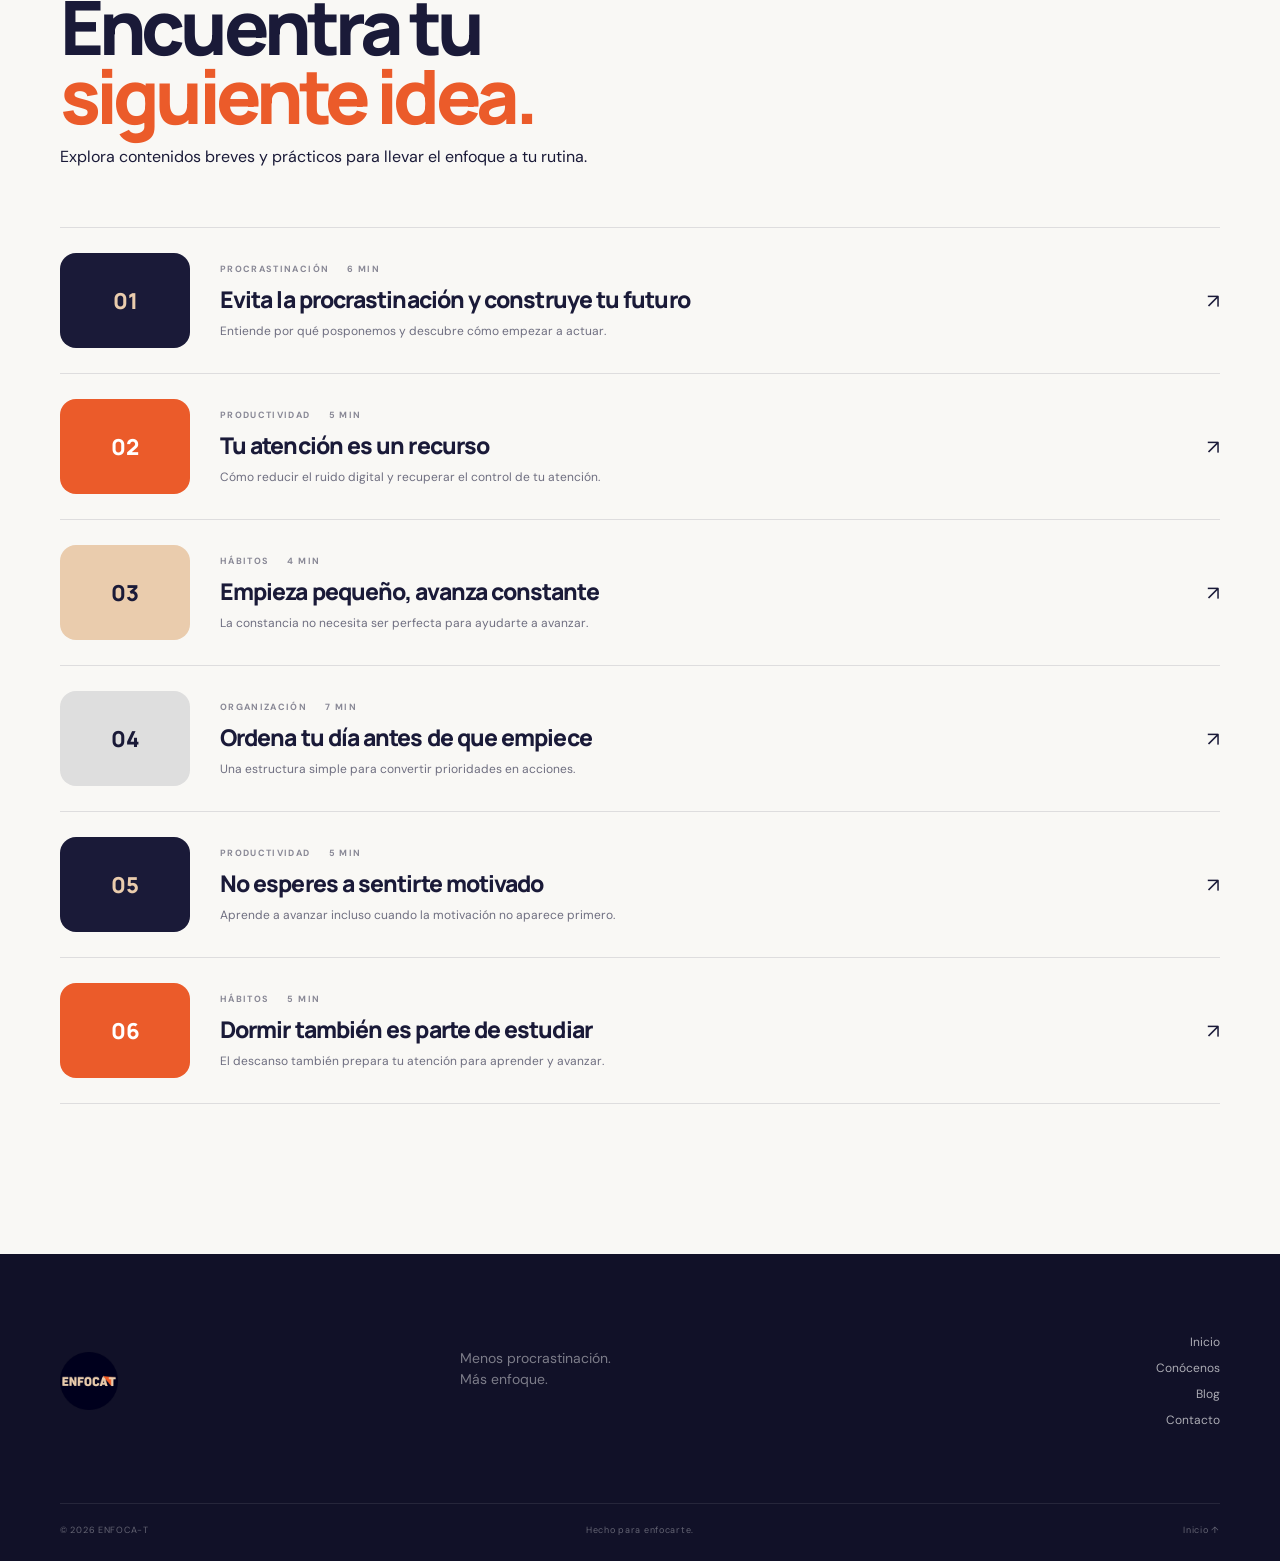
==== commit 5d38e9b5: "feat: add functional blog category filters" ====
--- a/blog/index.html
+++ b/blog/index.html
@@ -1 +1 @@
-<!doctype html><html lang="es"><head><meta charset="utf-8"><meta name="viewport" content="width=device-width,initial-scale=1"><meta name="description" content="Blog ENFOCA-T — procrastinación, hábitos, concentración, organización y productividad."><title>ENFOCA-T — Blog</title><link rel="preconnect" href="https://fonts.googleapis.com"><link rel="preconnect" href="https://fonts.gstatic.com" crossorigin><link href="https://fonts.googleapis.com/css2?family=DM+Sans:wght@400;500;600;700&family=Manrope:wght@500;600;700;800&display=swap" rel="stylesheet"><link rel="stylesheet" href="../styles/global.css"><link rel="stylesheet" href="blog.css"></head><body class="blog-page"><header class="site-header light-header"><a class="brand" href="../index.html"><img src="../assets/LOGO.png" alt="ENFOCA-T"></a><nav class="main-nav"><a href="../index.html">Inicio</a><a href="../conocenos/index.html">Conócenos</a><a class="active" href="index.html">Blog</a><a href="../contacto/index.html">Contacto</a></nav><a class="header-cta" href="../contacto/index.html">Hablemos <span>↗</span></a><button class="menu-toggle" aria-label="Abrir menú" aria-expanded="false"><span></span><span></span></button></header><main><section class="blog-hero"><div class="section-shell"><p class="section-kicker">ENFOCA-T / BLOG</p><h1>Ideas para<br><span>hacerlo posible.</span></h1><p class="page-lead">Contenido para entender la procrastinación, cuidar tu atención, crear hábitos y avanzar con más intención.</p><nav class="category-nav" aria-label="Categorías"><a class="selected" href="#todos">Todos</a><a href="#procrastinacion">Procrastinación</a><a href="#habitos">Hábitos</a><a href="#productividad">Productividad</a><a href="#organizacion">Organización</a></nav></div></section><section class="featured-article" id="todos"><div class="section-shell featured-layout"><a class="featured-visual" href="procrastinacion.html" aria-label="Leer artículo destacado"><img src="../TODO/fotos-03.png" alt="Estudiante en una situación de distracción mientras estudia" loading="eager"><span>ARTÍCULO DESTACADO</span><strong>FOCUS</strong></a><div class="featured-copy"><div class="article-meta"><span>PROCRASTINACIÓN</span><span>6 MIN DE LECTURA</span></div><h2>Evita la procrastinación y construye tu futuro</h2><p>Procrastinar no significa ser perezoso. Entender qué te lleva a posponer puede ayudarte a cambiar la forma en que empiezas, organizas y terminas tus tareas.</p><a class="button button-primary" href="procrastinacion.html">Leer artículo <span>↗</span></a></div></div></section><section class="articles-section"><div class="section-shell"><div class="articles-heading"><p class="section-kicker">COLECCIÓN / 01</p><h2>Encuentra tu<br><span>siguiente idea.</span></h2><p>Explora contenidos breves y prácticos para llevar el enfoque a tu rutina.</p></div><div class="article-list"><article id="procrastinacion"><div class="mini-visual">01</div><div><div class="article-meta"><span>PROCRASTINACIÓN</span><span>6 MIN</span></div><h3>Evita la procrastinación y construye tu futuro</h3><p>Entiende por qué posponemos y descubre cómo empezar a actuar.</p></div><a href="procrastinacion.html" aria-label="Leer artículo sobre procrastinación">↗</a></article><article id="productividad"><div class="mini-visual v2">02</div><div><div class="article-meta"><span>PRODUCTIVIDAD</span><span>5 MIN</span></div><h3>Tu atención es un recurso</h3><p>Cómo reducir el ruido digital y recuperar el control de tu atención.</p></div><a href="atencion.html" aria-label="Leer artículo sobre atención">↗</a></article><article id="habitos"><div class="mini-visual v3">03</div><div><div class="article-meta"><span>HÁBITOS</span><span>4 MIN</span></div><h3>Empieza pequeño, avanza constante</h3><p>La constancia no necesita ser perfecta para ayudarte a avanzar.</p></div><a href="habitos.html" aria-label="Leer artículo sobre hábitos">↗</a></article><article id="organizacion"><div class="mini-visual v4">04</div><div><div class="article-meta"><span>ORGANIZACIÓN</span><span>7 MIN</span></div><h3>Ordena tu día antes de que empiece</h3><p>Una estructura simple para convertir prioridades en acciones.</p></div><a href="organizacion.html" aria-label="Leer artículo sobre organización">↗</a></article><article id="motivacion"><div class="mini-visual v5">05</div><div><div class="article-meta"><span>PRODUCTIVIDAD</span><span>5 MIN</span></div><h3>No esperes a sentirte motivado</h3><p>Aprende a avanzar incluso cuando la motivación no aparece primero.</p></div><a href="motivacion.html" aria-label="Leer artículo sobre motivación">↗</a></article><article id="descanso"><div class="mini-visual v6">06</div><div><div class="article-meta"><span>HÁBITOS</span><span>5 MIN</span></div><h3>Dormir también es parte de estudiar</h3><p>El descanso también prepara tu atención para aprender y avanzar.</p></div><a href="sueno.html" aria-label="Leer artículo sobre sueño y estudio">↗</a></article></div></div></section></main><footer class="footer"><div class="footer-main"><a class="brand" href="../index.html"><img src="../assets/LOGO.png" alt="ENFOCA-T"></a><p>Menos procrastinación.<br>Más enfoque.</p><div class="footer-links"><a href="../index.html">Inicio</a><a href="../conocenos/index.html">Conócenos</a><a href="index.html">Blog</a><a href="../contacto/index.html">Contacto</a></div></div><div class="footer-bottom"><span>© 2026 ENFOCA-T</span><span>Hecho para enfocarte.</span><a href="../index.html">Inicio ↑</a></div></footer><script src="../script.js"></script></body></html>+<!doctype html><html lang="es"><head><meta charset="utf-8"><meta name="viewport" content="width=device-width,initial-scale=1"><meta name="description" content="Blog ENFOCA-T — procrastinación, hábitos, concentración, organización y productividad."><title>ENFOCA-T — Blog</title><link rel="preconnect" href="https://fonts.googleapis.com"><link rel="preconnect" href="https://fonts.gstatic.com" crossorigin><link href="https://fonts.googleapis.com/css2?family=DM+Sans:wght@400;500;600;700&family=Manrope:wght@500;600;700;800&display=swap" rel="stylesheet"><link rel="stylesheet" href="../styles/global.css"><link rel="stylesheet" href="blog.css"></head><body class="blog-page"><header class="site-header light-header"><a class="brand" href="../index.html"><img src="../assets/LOGO.png" alt="ENFOCA-T"></a><nav class="main-nav"><a href="../index.html">Inicio</a><a href="../conocenos/index.html">Conócenos</a><a class="active" href="index.html">Blog</a><a href="../contacto/index.html">Contacto</a></nav><a class="header-cta" href="../contacto/index.html">Hablemos <span>↗</span></a><button class="menu-toggle" aria-label="Abrir menú" aria-expanded="false"><span></span><span></span></button></header><main><section class="blog-hero"><div class="section-shell"><p class="section-kicker">ENFOCA-T / BLOG</p><h1>Ideas para<br><span>hacerlo posible.</span></h1><p class="page-lead">Contenido para entender la procrastinación, cuidar tu atención, crear hábitos y avanzar con más intención.</p><div class="blog-tools"><nav class="category-nav" aria-label="Filtrar artículos"><button class="selected" type="button" data-filter="todos" aria-pressed="true">Todos</button><button type="button" data-filter="procrastinacion" aria-pressed="false">Procrastinación</button><button type="button" data-filter="habitos" aria-pressed="false">Hábitos</button><button type="button" data-filter="productividad" aria-pressed="false">Productividad</button><button type="button" data-filter="organizacion" aria-pressed="false">Organización</button></nav><span class="filter-count" aria-live="polite">6 artículos</span></div></div></section><section class="featured-article"><div class="section-shell featured-layout"><a class="featured-visual" href="procrastinacion.html" aria-label="Leer artículo destacado"><img src="../TODO/fotos-03.png" alt="Estudiante en una situación de distracción mientras estudia" loading="eager"><span>ARTÍCULO DESTACADO</span><strong>FOCUS</strong></a><div class="featured-copy"><div class="article-meta"><span>PROCRASTINACIÓN</span><span>6 MIN DE LECTURA</span></div><h2>Evita la procrastinación y construye tu futuro</h2><p>Procrastinar no significa ser perezoso. Entender qué te lleva a posponer puede ayudarte a cambiar la forma en que empiezas, organizas y terminas tus tareas.</p><a class="button button-primary" href="procrastinacion.html">Leer artículo <span>↗</span></a></div></div></section><section class="articles-section"><div class="section-shell"><div class="articles-heading"><p class="section-kicker">COLECCIÓN / 01</p><h2>Encuentra tu<br><span>siguiente idea.</span></h2><p>Explora contenidos breves y prácticos para llevar el enfoque a tu rutina.</p></div><div class="article-list" id="article-list"><article data-category="procrastinacion"><div class="mini-visual">01</div><div><div class="article-meta"><span>PROCRASTINACIÓN</span><span>6 MIN</span></div><h3>Evita la procrastinación y construye tu futuro</h3><p>Entiende por qué posponemos y descubre cómo empezar a actuar.</p></div><a href="procrastinacion.html" aria-label="Leer artículo sobre procrastinación">↗</a></article><article data-category="productividad"><div class="mini-visual v2">02</div><div><div class="article-meta"><span>PRODUCTIVIDAD</span><span>5 MIN</span></div><h3>Tu atención es un recurso</h3><p>Cómo reducir el ruido digital y recuperar el control de tu atención.</p></div><a href="atencion.html" aria-label="Leer artículo sobre atención">↗</a></article><article data-category="habitos"><div class="mini-visual v3">03</div><div><div class="article-meta"><span>HÁBITOS</span><span>4 MIN</span></div><h3>Empieza pequeño, avanza constante</h3><p>La constancia no necesita ser perfecta para ayudarte a avanzar.</p></div><a href="habitos.html" aria-label="Leer artículo sobre hábitos">↗</a></article><article data-category="organizacion"><div class="mini-visual v4">04</div><div><div class="article-meta"><span>ORGANIZACIÓN</span><span>7 MIN</span></div><h3>Ordena tu día antes de que empiece</h3><p>Una estructura simple para convertir prioridades en acciones.</p></div><a href="organizacion.html" aria-label="Leer artículo sobre organización">↗</a></article><article data-category="productividad"><div class="mini-visual v5">05</div><div><div class="article-meta"><span>PRODUCTIVIDAD</span><span>5 MIN</span></div><h3>No esperes a sentirte motivado</h3><p>Aprende a avanzar incluso cuando la motivación no aparece primero.</p></div><a href="motivacion.html" aria-label="Leer artículo sobre motivación">↗</a></article><article data-category="habitos"><div class="mini-visual v6">06</div><div><div class="article-meta"><span>HÁBITOS</span><span>5 MIN</span></div><h3>Dormir también es parte de estudiar</h3><p>El descanso también prepara tu atención para aprender y avanzar.</p></div><a href="sueno.html" aria-label="Leer artículo sobre sueño y estudio">↗</a></article></div><div class="empty-filter" id="empty-filter" hidden><p>No encontramos artículos en esta categoría.</p><button type="button" data-filter-reset="true">Ver todos los artículos</button></div></div></section></main><footer class="footer"><div class="footer-main"><a class="brand" href="../index.html"><img src="../assets/LOGO.png" alt="ENFOCA-T"></a><p>Menos procrastinación.<br>Más enfoque.</p><div class="footer-links"><a href="../index.html">Inicio</a><a href="../conocenos/index.html">Conócenos</a><a href="index.html">Blog</a><a href="../contacto/index.html">Contacto</a></div></div><div class="footer-bottom"><span>© 2026 ENFOCA-T</span><span>Hecho para enfocarte.</span><a href="../index.html">Inicio ↑</a></div></footer><script src="../script.js"></script><script>document.addEventListener('DOMContentLoaded',()=>{const buttons=[...document.querySelectorAll('[data-filter]')],articles=[...document.querySelectorAll('#article-list article')],count=document.querySelector('.filter-count'),empty=document.getElementById('empty-filter');const apply=(filter)=>{let visible=0;articles.forEach(article=>{const show=filter==='todos'||article.dataset.category===filter;article.hidden=!show;if(show)visible++});buttons.forEach(button=>{const active=button.dataset.filter===filter;button.classList.toggle('selected',active);button.setAttribute('aria-pressed',String(active))});count.textContent=`${visible} ${visible===1?'artículo':'artículos'}`;empty.hidden=visible!==0};buttons.forEach(button=>button.addEventListener('click',()=>apply(button.dataset.filter)));document.querySelector('[data-filter-reset]')?.addEventListener('click',()=>apply('todos'))});</script></body></html>
--- a/styles/global.css
+++ b/styles/global.css
@@ -1 +1 @@
-:root{--blue:#1A1A38;--orange:#EB5B2A;--beige:#EACCAD;--white:#fff;--ink:#15152f;--muted:rgba(26,26,56,.62);--line:rgba(26,26,56,.12);--ease:cubic-bezier(.2,.75,.25,1);--radius:28px}*{box-sizing:border-box}html{scroll-behavior:smooth}body{margin:0;color:var(--blue);background:#fff;font-family:'DM Sans',sans-serif;overflow-x:hidden}a{color:inherit;text-decoration:none}button,input,textarea{font:inherit}.site-header{position:fixed;z-index:50;top:18px;left:50%;transform:translateX(-50%);width:min(1160px,calc(100% - 32px));height:68px;padding:0 18px 0 26px;display:flex;align-items:center;justify-content:space-between;border:1px solid rgba(255,255,255,.18);border-radius:22px;background:rgba(26,26,56,.62);color:#fff;backdrop-filter:blur(22px);-webkit-backdrop-filter:blur(22px);transition:.4s var(--ease)}.site-header.light-header{background:rgba(255,255,255,.82);border-color:rgba(26,26,56,.1);color:var(--blue);box-shadow:0 12px 40px rgba(26,26,56,.07)}.site-header.scrolled{background:rgba(26,26,56,.9);color:#fff}.site-header.light-header.scrolled{background:rgba(255,255,255,.94);color:var(--blue)}.brand{display:inline-flex;align-items:center;font:800 21px/1 Manrope,sans-serif;letter-spacing:-.06em}.brand img{display:block;width:auto;height:34px;max-width:150px;object-fit:contain}.brand span{color:var(--orange)}.main-nav{display:flex;gap:34px;font-size:13px;font-weight:600}.main-nav a{opacity:.62;transition:.25s}.main-nav a:hover,.main-nav a.active{opacity:1}.main-nav a.active{color:var(--orange)}.header-cta{font-size:12px;font-weight:700;background:var(--orange);color:#fff;padding:12px 16px;border-radius:13px;transition:.25s}.header-cta:hover{transform:translateY(-2px);box-shadow:0 10px 25px rgba(235,91,42,.25)}.menu-toggle{display:none;background:none;border:0;color:currentColor;width:44px;height:44px}.menu-toggle span{display:block;width:22px;height:2px;background:currentColor;margin:6px auto}.section-shell{width:min(1160px,calc(100% - 48px));margin:auto}.section-kicker{font-size:10px;letter-spacing:.2em;font-weight:700;color:rgba(26,26,56,.45);margin:0 0 55px}.section-kicker.light{color:rgba(255,255,255,.4)}.button{display:inline-flex;align-items:center;justify-content:center;min-height:52px;padding:0 20px;border:0;border-radius:15px;font-size:13px;font-weight:700;cursor:pointer;transition:.3s var(--ease)}.button-primary{background:var(--orange);color:#fff}.button-primary:hover{transform:translateY(-3px);box-shadow:0 15px 35px rgba(235,91,42,.25)}.button-glass{border:1px solid rgba(255,255,255,.2);background:rgba(255,255,255,.09);color:#fff;backdrop-filter:blur(14px)}.button-glass:hover{background:rgba(255,255,255,.16);transform:translateY(-3px)}.button-dark{background:var(--blue);color:#fff}.footer{background:#111128;color:#fff;padding:80px 0 25px}.footer-main,.footer-bottom{width:min(1160px,calc(100% - 48px));margin:auto}.footer-main{display:grid;grid-template-columns:1fr 1fr 1fr;gap:40px;padding-bottom:75px}.footer-main p{font-size:14px;line-height:1.5;color:rgba(255,255,255,.45)}.footer-links{display:grid;gap:10px;justify-self:end;text-align:right;font-size:12px;color:rgba(255,255,255,.65)}.footer-links a:hover{color:var(--beige)}.footer-bottom{border-top:1px solid rgba(255,255,255,.09);padding-top:20px;display:grid;grid-template-columns:1fr 1fr 1fr;font-size:9px;letter-spacing:.08em;color:rgba(255,255,255,.35)}.footer-bottom span:nth-child(2){text-align:center}.footer-bottom a{text-align:right}.page-lead{max-width:520px;font-size:17px;line-height:1.65;color:var(--muted)}.text-link{font-size:12px;font-weight:700}.text-link span{color:var(--orange);margin-left:8px}@media(max-width:850px){.main-nav,.header-cta{display:none}.menu-toggle{display:block}.site-header{height:64px}.main-nav.open{position:absolute;display:flex;flex-direction:column;gap:20px;top:74px;left:0;width:100%;padding:25px;border-radius:20px;background:rgba(26,26,56,.96);color:#fff;border:1px solid rgba(255,255,255,.12)}.section-shell,.footer-main,.footer-bottom{width:calc(100% - 34px)}.footer-main{grid-template-columns:1fr 1fr}.footer-links{justify-self:start;text-align:left}.footer-bottom{grid-template-columns:1fr;gap:10px}.footer-bottom span:nth-child(2),.footer-bottom a{text-align:left}}@media(max-width:560px){.site-header{top:10px;width:calc(100% - 20px)}.section-kicker{margin-bottom:35px}.footer-main{grid-template-columns:1fr}.footer{padding-top:60px}}
+:root{--blue:#1A1A38;--orange:#EB5B2A;--beige:#EACCAD;--white:#fff;--ink:#15152f;--muted:rgba(26,26,56,.62);--line:rgba(26,26,56,.12);--ease:cubic-bezier(.2,.75,.25,1);--radius:28px}*{box-sizing:border-box}html{scroll-behavior:smooth}body{margin:0;color:var(--blue);background:#fff;font-family:'DM Sans',sans-serif;overflow-x:hidden}a{color:inherit;text-decoration:none}button,input,textarea{font:inherit}.site-header{position:fixed;z-index:50;top:18px;left:50%;transform:translateX(-50%);width:min(1160px,calc(100% - 32px));height:68px;padding:0 18px 0 26px;display:flex;align-items:center;justify-content:space-between;border:1px solid rgba(255,255,255,.18);border-radius:22px;background:rgba(26,26,56,.62);color:#fff;backdrop-filter:blur(22px);-webkit-backdrop-filter:blur(22px);transition:.4s var(--ease)}.site-header.light-header{background:rgba(255,255,255,.82);border-color:rgba(26,26,56,.1);color:var(--blue);box-shadow:0 12px 40px rgba(26,26,56,.07)}.site-header.scrolled{background:rgba(26,26,56,.9);color:#fff}.site-header.light-header.scrolled{background:rgba(255,255,255,.94);color:var(--blue)}.brand{display:inline-flex;align-items:center;font:800 21px/1 Manrope,sans-serif;letter-spacing:-.06em}.brand img{display:block;width:auto;height:34px;max-width:150px;object-fit:contain}.footer .brand img{height:58px;width:auto;max-width:245px}.brand span{color:var(--orange)}.main-nav{display:flex;gap:34px;font-size:13px;font-weight:600}.main-nav a{opacity:.62;transition:.25s}.main-nav a:hover,.main-nav a.active{opacity:1}.main-nav a.active{color:var(--orange)}.header-cta{font-size:12px;font-weight:700;background:var(--orange);color:#fff;padding:12px 16px;border-radius:13px;transition:.25s}.header-cta:hover{transform:translateY(-2px);box-shadow:0 10px 25px rgba(235,91,42,.25)}.menu-toggle{display:none;background:none;border:0;color:currentColor;width:44px;height:44px}.menu-toggle span{display:block;width:22px;height:2px;background:currentColor;margin:6px auto}.section-shell{width:min(1160px,calc(100% - 48px));margin:auto}.section-kicker{font-size:10px;letter-spacing:.2em;font-weight:700;color:rgba(26,26,56,.45);margin:0 0 55px}.section-kicker.light{color:rgba(255,255,255,.4)}.button{display:inline-flex;align-items:center;justify-content:center;min-height:52px;padding:0 20px;border:0;border-radius:15px;font-size:13px;font-weight:700;cursor:pointer;transition:.3s var(--ease)}.button-primary{background:var(--orange);color:#fff}.button-primary:hover{transform:translateY(-3px);box-shadow:0 15px 35px rgba(235,91,42,.25)}.button-glass{border:1px solid rgba(255,255,255,.2);background:rgba(255,255,255,.09);color:#fff;backdrop-filter:blur(14px)}.button-glass:hover{background:rgba(255,255,255,.16);transform:translateY(-3px)}.button-dark{background:var(--blue);color:#fff}.footer{background:#111128;color:#fff;padding:80px 0 25px}.footer-main,.footer-bottom{width:min(1160px,calc(100% - 48px));margin:auto}.footer-main{display:grid;grid-template-columns:1fr 1fr 1fr;gap:40px;padding-bottom:75px}.footer-main p{font-size:14px;line-height:1.5;color:rgba(255,255,255,.45)}.footer-links{display:grid;gap:10px;justify-self:end;text-align:right;font-size:12px;color:rgba(255,255,255,.65)}.footer-links a:hover{color:var(--beige)}.footer-bottom{border-top:1px solid rgba(255,255,255,.09);padding-top:20px;display:grid;grid-template-columns:1fr 1fr 1fr;font-size:9px;letter-spacing:.08em;color:rgba(255,255,255,.35)}.footer-bottom span:nth-child(2){text-align:center}.footer-bottom a{text-align:right}.page-lead{max-width:520px;font-size:17px;line-height:1.65;color:var(--muted)}.text-link{font-size:12px;font-weight:700}.text-link span{color:var(--orange);margin-left:8px}@media(max-width:850px){.main-nav,.header-cta{display:none}.menu-toggle{display:block}.site-header{height:64px}.main-nav.open{position:absolute;display:flex;flex-direction:column;gap:20px;top:74px;left:0;width:100%;padding:25px;border-radius:20px;background:rgba(26,26,56,.96);color:#fff;border:1px solid rgba(255,255,255,.12)}.section-shell,.footer-main,.footer-bottom{width:calc(100% - 34px)}.footer-main{grid-template-columns:1fr 1fr}.footer-links{justify-self:start;text-align:left}.footer-bottom{grid-template-columns:1fr;gap:10px}.footer-bottom span:nth-child(2),.footer-bottom a{text-align:left}.footer .brand img{height:52px;max-width:220px}}@media(max-width:560px){.site-header{top:10px;width:calc(100% - 20px)}.section-kicker{margin-bottom:35px}.footer-main{grid-template-columns:1fr}.footer{padding-top:60px}.footer .brand img{height:46px;max-width:190px}}
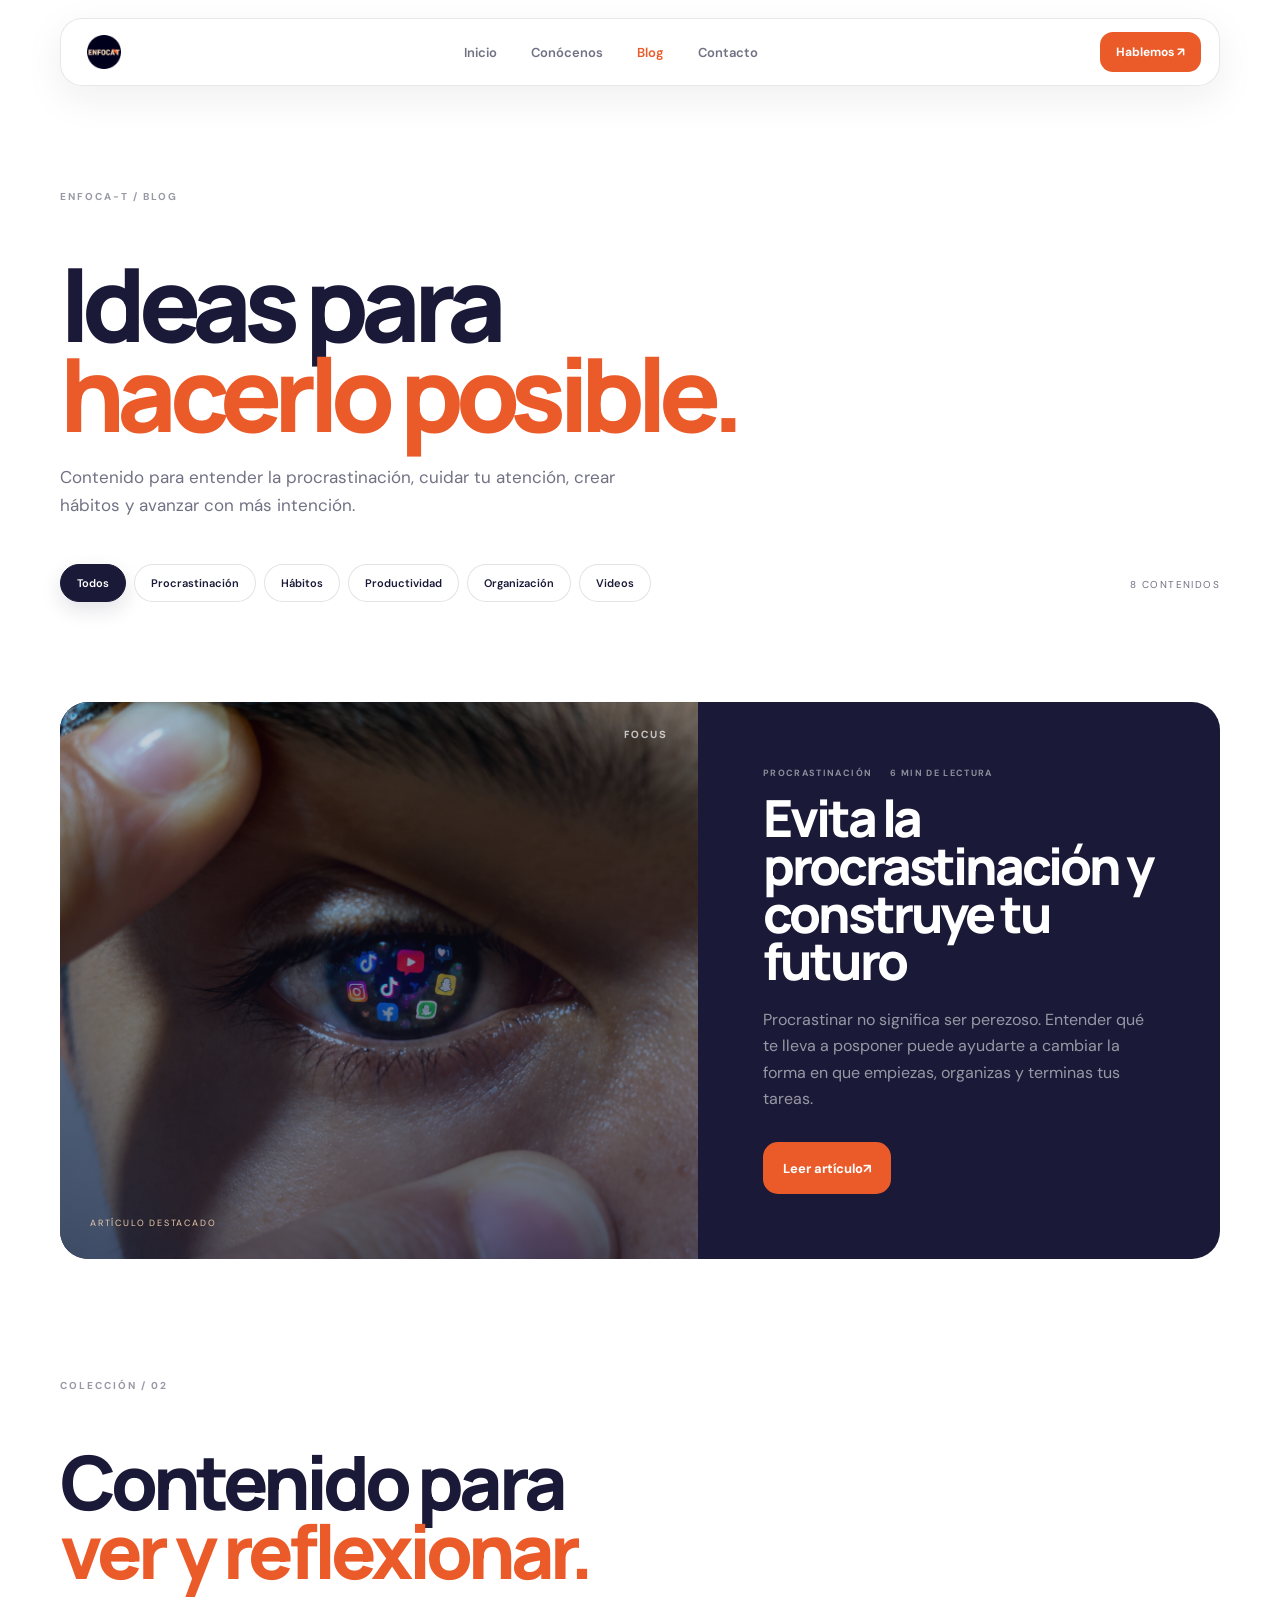
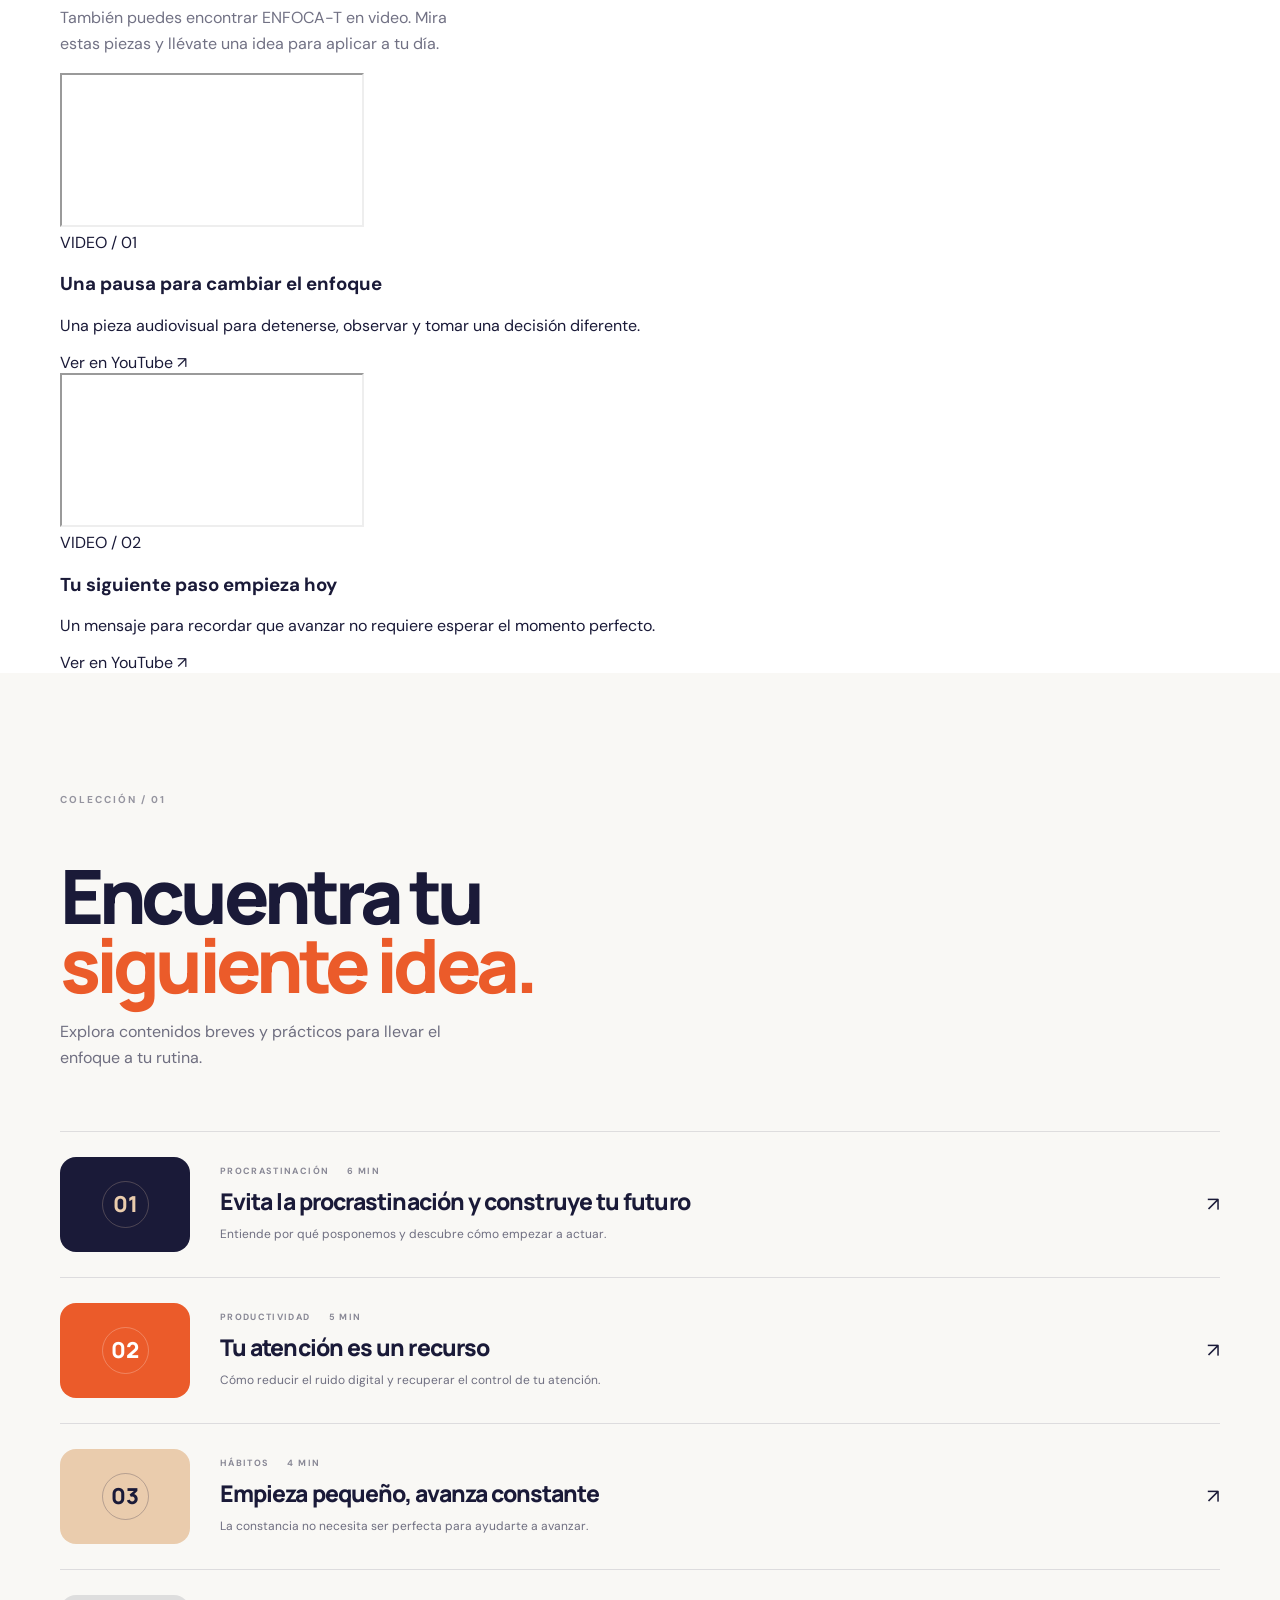
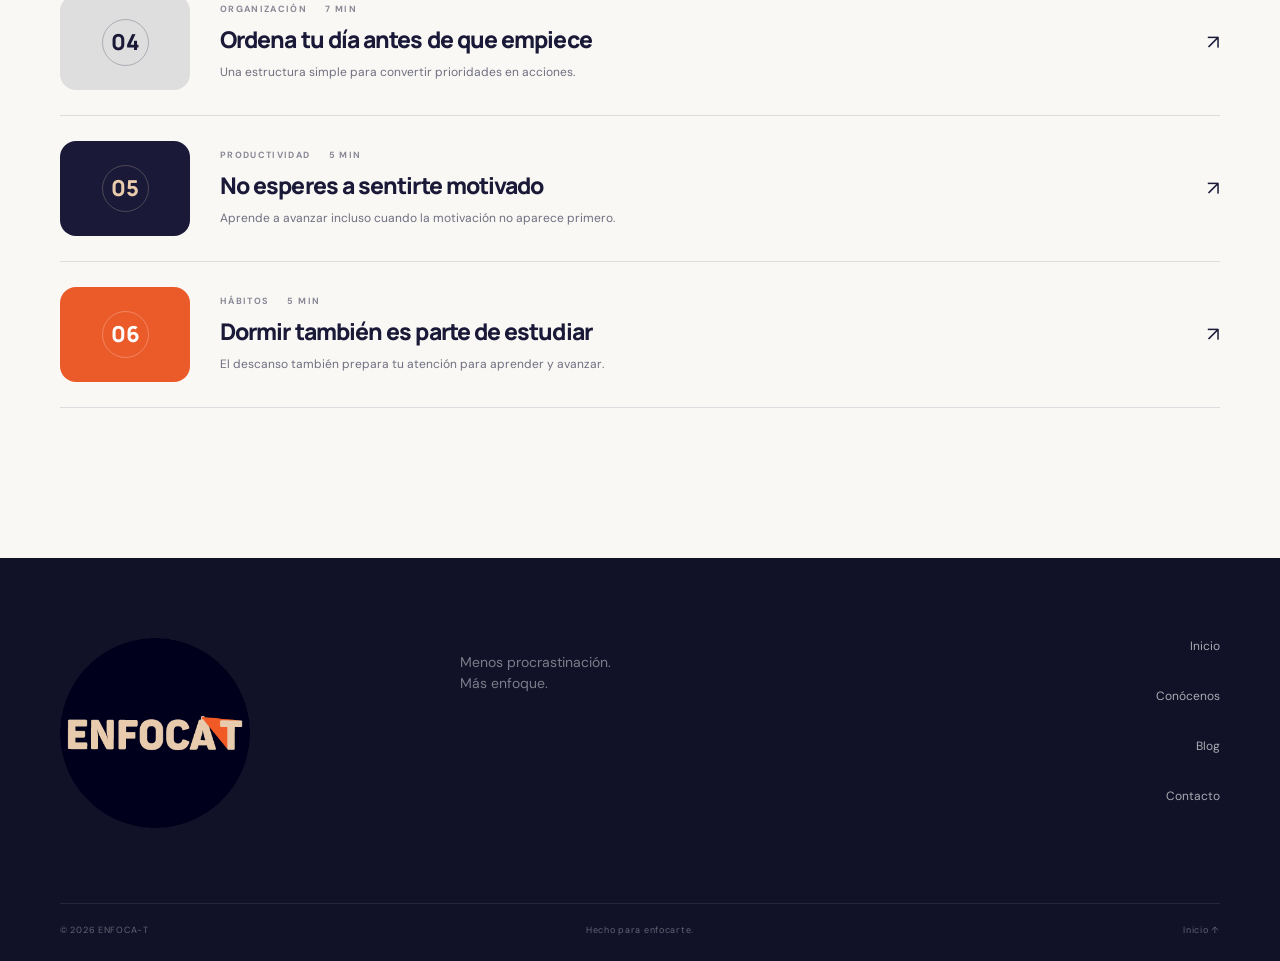
==== commit 6cc2d0f2: "Agrega videos de YouTube y filtro de videos al Blog" ====
--- a/blog/index.html
+++ b/blog/index.html
@@ -1 +1 @@
-<!doctype html><html lang="es"><head><meta charset="utf-8"><meta name="viewport" content="width=device-width,initial-scale=1"><meta name="description" content="Blog ENFOCA-T — procrastinación, hábitos, concentración, organización y productividad."><title>ENFOCA-T — Blog</title><link rel="preconnect" href="https://fonts.googleapis.com"><link rel="preconnect" href="https://fonts.gstatic.com" crossorigin><link href="https://fonts.googleapis.com/css2?family=DM+Sans:wght@400;500;600;700&family=Manrope:wght@500;600;700;800&display=swap" rel="stylesheet"><link rel="stylesheet" href="../styles/global.css"><link rel="stylesheet" href="blog.css"></head><body class="blog-page"><header class="site-header light-header"><a class="brand" href="../index.html"><img src="../assets/LOGO.png" alt="ENFOCA-T"></a><nav class="main-nav"><a href="../index.html">Inicio</a><a href="../conocenos/index.html">Conócenos</a><a class="active" href="index.html">Blog</a><a href="../contacto/index.html">Contacto</a></nav><a class="header-cta" href="../contacto/index.html">Hablemos <span>↗</span></a><button class="menu-toggle" aria-label="Abrir menú" aria-expanded="false"><span></span><span></span></button></header><main><section class="blog-hero"><div class="section-shell"><p class="section-kicker">ENFOCA-T / BLOG</p><h1>Ideas para<br><span>hacerlo posible.</span></h1><p class="page-lead">Contenido para entender la procrastinación, cuidar tu atención, crear hábitos y avanzar con más intención.</p><div class="blog-tools"><nav class="category-nav" aria-label="Filtrar artículos"><button class="selected" type="button" data-filter="todos" aria-pressed="true">Todos</button><button type="button" data-filter="procrastinacion" aria-pressed="false">Procrastinación</button><button type="button" data-filter="habitos" aria-pressed="false">Hábitos</button><button type="button" data-filter="productividad" aria-pressed="false">Productividad</button><button type="button" data-filter="organizacion" aria-pressed="false">Organización</button></nav><span class="filter-count" aria-live="polite">6 artículos</span></div></div></section><section class="featured-article"><div class="section-shell featured-layout"><a class="featured-visual" href="procrastinacion.html" aria-label="Leer artículo destacado"><img src="../TODO/fotos-03.png" alt="Estudiante en una situación de distracción mientras estudia" loading="eager"><span>ARTÍCULO DESTACADO</span><strong>FOCUS</strong></a><div class="featured-copy"><div class="article-meta"><span>PROCRASTINACIÓN</span><span>6 MIN DE LECTURA</span></div><h2>Evita la procrastinación y construye tu futuro</h2><p>Procrastinar no significa ser perezoso. Entender qué te lleva a posponer puede ayudarte a cambiar la forma en que empiezas, organizas y terminas tus tareas.</p><a class="button button-primary" href="procrastinacion.html">Leer artículo <span>↗</span></a></div></div></section><section class="articles-section"><div class="section-shell"><div class="articles-heading"><p class="section-kicker">COLECCIÓN / 01</p><h2>Encuentra tu<br><span>siguiente idea.</span></h2><p>Explora contenidos breves y prácticos para llevar el enfoque a tu rutina.</p></div><div class="article-list" id="article-list"><article data-category="procrastinacion"><div class="mini-visual">01</div><div><div class="article-meta"><span>PROCRASTINACIÓN</span><span>6 MIN</span></div><h3>Evita la procrastinación y construye tu futuro</h3><p>Entiende por qué posponemos y descubre cómo empezar a actuar.</p></div><a href="procrastinacion.html" aria-label="Leer artículo sobre procrastinación">↗</a></article><article data-category="productividad"><div class="mini-visual v2">02</div><div><div class="article-meta"><span>PRODUCTIVIDAD</span><span>5 MIN</span></div><h3>Tu atención es un recurso</h3><p>Cómo reducir el ruido digital y recuperar el control de tu atención.</p></div><a href="atencion.html" aria-label="Leer artículo sobre atención">↗</a></article><article data-category="habitos"><div class="mini-visual v3">03</div><div><div class="article-meta"><span>HÁBITOS</span><span>4 MIN</span></div><h3>Empieza pequeño, avanza constante</h3><p>La constancia no necesita ser perfecta para ayudarte a avanzar.</p></div><a href="habitos.html" aria-label="Leer artículo sobre hábitos">↗</a></article><article data-category="organizacion"><div class="mini-visual v4">04</div><div><div class="article-meta"><span>ORGANIZACIÓN</span><span>7 MIN</span></div><h3>Ordena tu día antes de que empiece</h3><p>Una estructura simple para convertir prioridades en acciones.</p></div><a href="organizacion.html" aria-label="Leer artículo sobre organización">↗</a></article><article data-category="productividad"><div class="mini-visual v5">05</div><div><div class="article-meta"><span>PRODUCTIVIDAD</span><span>5 MIN</span></div><h3>No esperes a sentirte motivado</h3><p>Aprende a avanzar incluso cuando la motivación no aparece primero.</p></div><a href="motivacion.html" aria-label="Leer artículo sobre motivación">↗</a></article><article data-category="habitos"><div class="mini-visual v6">06</div><div><div class="article-meta"><span>HÁBITOS</span><span>5 MIN</span></div><h3>Dormir también es parte de estudiar</h3><p>El descanso también prepara tu atención para aprender y avanzar.</p></div><a href="sueno.html" aria-label="Leer artículo sobre sueño y estudio">↗</a></article></div><div class="empty-filter" id="empty-filter" hidden><p>No encontramos artículos en esta categoría.</p><button type="button" data-filter-reset="true">Ver todos los artículos</button></div></div></section></main><footer class="footer"><div class="footer-main"><a class="brand" href="../index.html"><img src="../assets/LOGO.png" alt="ENFOCA-T"></a><p>Menos procrastinación.<br>Más enfoque.</p><div class="footer-links"><a href="../index.html">Inicio</a><a href="../conocenos/index.html">Conócenos</a><a href="index.html">Blog</a><a href="../contacto/index.html">Contacto</a></div></div><div class="footer-bottom"><span>© 2026 ENFOCA-T</span><span>Hecho para enfocarte.</span><a href="../index.html">Inicio ↑</a></div></footer><script src="../script.js"></script><script>document.addEventListener('DOMContentLoaded',()=>{const buttons=[...document.querySelectorAll('[data-filter]')],articles=[...document.querySelectorAll('#article-list article')],count=document.querySelector('.filter-count'),empty=document.getElementById('empty-filter');const apply=(filter)=>{let visible=0;articles.forEach(article=>{const show=filter==='todos'||article.dataset.category===filter;article.hidden=!show;if(show)visible++});buttons.forEach(button=>{const active=button.dataset.filter===filter;button.classList.toggle('selected',active);button.setAttribute('aria-pressed',String(active))});count.textContent=`${visible} ${visible===1?'artículo':'artículos'}`;empty.hidden=visible!==0};buttons.forEach(button=>button.addEventListener('click',()=>apply(button.dataset.filter)));document.querySelector('[data-filter-reset]')?.addEventListener('click',()=>apply('todos'))});</script></body></html>+<!doctype html><html lang="es"><head><meta charset="utf-8"><meta name="viewport" content="width=device-width,initial-scale=1"><meta name="description" content="Blog ENFOCA-T — procrastinación, hábitos, concentración, organización y productividad."><title>ENFOCA-T — Blog</title><link rel="preconnect" href="https://fonts.googleapis.com"><link rel="preconnect" href="https://fonts.gstatic.com" crossorigin><link href="https://fonts.googleapis.com/css2?family=DM+Sans:wght@400;500;600;700&family=Manrope:wght@500;600;700;800&display=swap" rel="stylesheet"><link rel="stylesheet" href="../styles/global.css"><link rel="stylesheet" href="blog.css"></head><body class="blog-page"><header class="site-header light-header"><a class="brand" href="../index.html"><img src="../assets/LOGO.png" alt="ENFOCA-T"></a><nav class="main-nav"><a href="../index.html">Inicio</a><a href="../conocenos/index.html">Conócenos</a><a class="active" href="index.html">Blog</a><a href="../contacto/index.html">Contacto</a></nav><a class="header-cta" href="../contacto/index.html">Hablemos <span>↗</span></a><button class="menu-toggle" aria-label="Abrir menú" aria-expanded="false"><span></span><span></span></button></header><main><section class="blog-hero"><div class="section-shell"><p class="section-kicker">ENFOCA-T / BLOG</p><h1>Ideas para<br><span>hacerlo posible.</span></h1><p class="page-lead">Contenido para entender la procrastinación, cuidar tu atención, crear hábitos y avanzar con más intención.</p><div class="blog-tools"><nav class="category-nav" aria-label="Filtrar artículos"><button class="selected" type="button" data-filter="todos" aria-pressed="true">Todos</button><button type="button" data-filter="procrastinacion" aria-pressed="false">Procrastinación</button><button type="button" data-filter="habitos" aria-pressed="false">Hábitos</button><button type="button" data-filter="productividad" aria-pressed="false">Productividad</button><button type="button" data-filter="organizacion" aria-pressed="false">Organización</button><button type="button" data-filter="videos" aria-pressed="false">Videos</button></nav><span class="filter-count" aria-live="polite">8 contenidos</span></div></div></section><section class="featured-article"><div class="section-shell featured-layout"><a class="featured-visual" href="procrastinacion.html" aria-label="Leer artículo destacado"><img src="../TODO/fotos-03.png" alt="Estudiante en una situación de distracción mientras estudia" loading="eager"><span>ARTÍCULO DESTACADO</span><strong>FOCUS</strong></a><div class="featured-copy"><div class="article-meta"><span>PROCRASTINACIÓN</span><span>6 MIN DE LECTURA</span></div><h2>Evita la procrastinación y construye tu futuro</h2><p>Procrastinar no significa ser perezoso. Entender qué te lleva a posponer puede ayudarte a cambiar la forma en que empiezas, organizas y terminas tus tareas.</p><a class="button button-primary" href="procrastinacion.html">Leer artículo <span>↗</span></a></div></div></section><section class="video-section"><div class="section-shell"><div class="articles-heading"><p class="section-kicker">COLECCIÓN / 02</p><h2>Contenido para<br><span>ver y reflexionar.</span></h2><p>También puedes encontrar ENFOCA-T en video. Mira estas piezas y llévate una idea para aplicar a tu día.</p></div><div class="video-grid"><article class="video-card" data-category="videos"><div class="video-frame"><iframe src="https://www.youtube.com/embed/oyWa1HFEA1E" title="Video ENFOCA-T 01" loading="lazy" allow="accelerometer; autoplay; clipboard-write; encrypted-media; gyroscope; picture-in-picture; web-share" allowfullscreen></iframe></div><div class="video-copy"><span>VIDEO / 01</span><h3>Una pausa para cambiar el enfoque</h3><p>Una pieza audiovisual para detenerse, observar y tomar una decisión diferente.</p><a href="https://youtu.be/oyWa1HFEA1E" target="_blank" rel="noopener noreferrer">Ver en YouTube ↗</a></div></article><article class="video-card" data-category="videos"><div class="video-frame"><iframe src="https://www.youtube.com/embed/1uy5HZht3WU" title="Video ENFOCA-T 02" loading="lazy" allow="accelerometer; autoplay; clipboard-write; encrypted-media; gyroscope; picture-in-picture; web-share" allowfullscreen></iframe></div><div class="video-copy"><span>VIDEO / 02</span><h3>Tu siguiente paso empieza hoy</h3><p>Un mensaje para recordar que avanzar no requiere esperar el momento perfecto.</p><a href="https://youtu.be/1uy5HZht3WU" target="_blank" rel="noopener noreferrer">Ver en YouTube ↗</a></div></article></div></div></section><section class="articles-section"><div class="section-shell"><div class="articles-heading"><p class="section-kicker">COLECCIÓN / 01</p><h2>Encuentra tu<br><span>siguiente idea.</span></h2><p>Explora contenidos breves y prácticos para llevar el enfoque a tu rutina.</p></div><div class="article-list" id="article-list"><article data-category="procrastinacion"><div class="mini-visual">01</div><div><div class="article-meta"><span>PROCRASTINACIÓN</span><span>6 MIN</span></div><h3>Evita la procrastinación y construye tu futuro</h3><p>Entiende por qué posponemos y descubre cómo empezar a actuar.</p></div><a href="procrastinacion.html" aria-label="Leer artículo sobre procrastinación">↗</a></article><article data-category="productividad"><div class="mini-visual v2">02</div><div><div class="article-meta"><span>PRODUCTIVIDAD</span><span>5 MIN</span></div><h3>Tu atención es un recurso</h3><p>Cómo reducir el ruido digital y recuperar el control de tu atención.</p></div><a href="atencion.html" aria-label="Leer artículo sobre atención">↗</a></article><article data-category="habitos"><div class="mini-visual v3">03</div><div><div class="article-meta"><span>HÁBITOS</span><span>4 MIN</span></div><h3>Empieza pequeño, avanza constante</h3><p>La constancia no necesita ser perfecta para ayudarte a avanzar.</p></div><a href="habitos.html" aria-label="Leer artículo sobre hábitos">↗</a></article><article data-category="organizacion"><div class="mini-visual v4">04</div><div><div class="article-meta"><span>ORGANIZACIÓN</span><span>7 MIN</span></div><h3>Ordena tu día antes de que empiece</h3><p>Una estructura simple para convertir prioridades en acciones.</p></div><a href="organizacion.html" aria-label="Leer artículo sobre organización">↗</a></article><article data-category="productividad"><div class="mini-visual v5">05</div><div><div class="article-meta"><span>PRODUCTIVIDAD</span><span>5 MIN</span></div><h3>No esperes a sentirte motivado</h3><p>Aprende a avanzar incluso cuando la motivación no aparece primero.</p></div><a href="motivacion.html" aria-label="Leer artículo sobre motivación">↗</a></article><article data-category="habitos"><div class="mini-visual v6">06</div><div><div class="article-meta"><span>HÁBITOS</span><span>5 MIN</span></div><h3>Dormir también es parte de estudiar</h3><p>El descanso también prepara tu atención para aprender y avanzar.</p></div><a href="sueno.html" aria-label="Leer artículo sobre sueño y estudio">↗</a></article></div><div class="empty-filter" id="empty-filter" hidden><p>No encontramos contenidos en esta categoría.</p><button type="button" data-filter-reset="true">Ver todos los contenidos</button></div></div></section></main><footer class="footer"><div class="footer-main"><a class="brand" href="../index.html"><img src="../assets/LOGO.png" alt="ENFOCA-T"></a><p>Menos procrastinación.<br>Más enfoque.</p><div class="footer-links"><a href="../index.html">Inicio</a><a href="../conocenos/index.html">Conócenos</a><a href="index.html">Blog</a><a href="../contacto/index.html">Contacto</a></div></div><div class="footer-bottom"><span>© 2026 ENFOCA-T</span><span>Hecho para enfocarte.</span><a href="../index.html">Inicio ↑</a></div></footer><script src="../script.js"></script><script>document.addEventListener('DOMContentLoaded',()=>{const buttons=[...document.querySelectorAll('[data-filter]')],articles=[...document.querySelectorAll('#article-list article')],videos=[...document.querySelectorAll('.video-card')],count=document.querySelector('.filter-count'),empty=document.getElementById('empty-filter');const apply=(filter)=>{let visible=0;articles.forEach(article=>{const show=filter==='todos'||article.dataset.category===filter;article.hidden=!show;if(show)visible++});videos.forEach(video=>{video.hidden=filter!=='todos'&&filter!=='videos'});const total=visible+(filter==='todos'?videos.length:filter==='videos'?videos.length:0);buttons.forEach(button=>{const active=button.dataset.filter===filter;button.classList.toggle('selected',active);button.setAttribute('aria-pressed',String(active))});count.textContent=`${total} ${total===1?'contenido':'contenidos'}`;empty.hidden=visible!==0||filter==='videos'};buttons.forEach(button=>button.addEventListener('click',()=>apply(button.dataset.filter)));document.querySelector('[data-filter-reset]')?.addEventListener('click',()=>apply('todos'))});</script></body></html>
--- a/blog/blog.css
+++ b/blog/blog.css
@@ -1 +1 @@
-.blog-page{background:#fff}.blog-hero{padding:190px 0 85px}.blog-hero h1,.articles-heading h2,.featured-copy h2,.article-list h3{font-family:Manrope,sans-serif;font-weight:800}.blog-hero h1{font-size:clamp(58px,8vw,110px);line-height:.88;letter-spacing:-.075em;margin:0 0 25px}.blog-hero h1 span{color:var(--orange)}.category-nav{display:flex;gap:10px;flex-wrap:wrap;margin-top:45px}.category-nav a{padding:11px 15px;border:1px solid var(--line);border-radius:999px;font-size:11px;transition:.25s}.category-nav a:hover,.category-nav a.selected{background:var(--blue);color:#fff;border-color:var(--blue)}.featured-article{padding:30px 0 120px}.featured-layout{background:var(--blue);color:#fff;border-radius:var(--radius);overflow:hidden;display:grid;grid-template-columns:1.1fr .9fr;min-height:530px}.featured-visual{position:relative;overflow:hidden;min-height:530px}.featured-visual img{width:100%;height:100%;object-fit:cover;display:block;transition:transform .6s ease}.featured-layout:hover .featured-visual img{transform:scale(1.035)}.featured-visual::after{content:'';position:absolute;inset:0;background:linear-gradient(180deg,rgba(26,26,56,.05),rgba(26,26,56,.55));pointer-events:none}.featured-visual span{position:absolute;z-index:2;left:30px;bottom:30px;font-size:9px;letter-spacing:.2em;color:var(--beige)}.featured-visual strong{position:absolute;z-index:2;right:30px;top:25px;font:800 10px Manrope;letter-spacing:.2em;color:rgba(255,255,255,.7)}.featured-copy{padding:65px;align-self:center}.featured-copy h2{font-size:clamp(38px,4vw,62px);line-height:.93;letter-spacing:-.06em;margin:15px 0 22px}.featured-copy p{color:rgba(255,255,255,.55);line-height:1.65;max-width:450px;margin-bottom:30px}.article-meta{display:flex;gap:18px;font-size:9px;font-weight:700;letter-spacing:.15em;opacity:.5}.articles-section{padding:120px 0 150px;background:#f9f8f5}.articles-heading h2{font-size:clamp(45px,6vw,75px);line-height:.92;letter-spacing:-.065em;margin:0}.articles-heading h2 span{color:var(--orange)}.article-list{margin-top:60px;border-top:1px solid var(--line)}.article-list article{display:grid;grid-template-columns:130px 1fr 30px;gap:30px;align-items:center;padding:25px 0;border-bottom:1px solid var(--line)}.mini-visual{height:95px;border-radius:16px;background:var(--blue);color:var(--beige);display:grid;place-items:center;font:800 22px Manrope}.v2{background:var(--orange);color:#fff}.v3{background:var(--beige);color:var(--blue)}.v4{background:#dedede;color:var(--blue)}.v5{background:var(--blue);color:var(--beige)}.v6{background:var(--orange);color:#fff}.article-list h3{font-size:23px;letter-spacing:-.04em;margin:8px 0}.article-list p{font-size:12px;color:var(--muted);margin:0}.article-list>a,.article-list article>a{font-size:20px;justify-self:end}@media(max-width:800px){.featured-layout{grid-template-columns:1fr}.featured-visual{height:300px;min-height:300px}.featured-copy{padding:40px}.article-list article{grid-template-columns:80px 1fr 20px;gap:18px}.mini-visual{height:75px}}@media(max-width:560px){.blog-hero{padding-top:150px}.category-nav{gap:7px}.category-nav a{font-size:10px}.article-list article{grid-template-columns:1fr}.mini-visual{width:100%;height:120px}.article-list article>a{display:none}}+.blog-page{background:#fff}.blog-hero{padding:190px 0 70px}.blog-hero h1,.articles-heading h2,.featured-copy h2,.article-list h3{font-family:Manrope,sans-serif;font-weight:800}.blog-hero h1{font-size:clamp(58px,8vw,110px);line-height:.88;letter-spacing:-.075em;margin:0 0 25px}.blog-hero h1 span{color:var(--orange)}.blog-hero .page-lead{max-width:570px}.blog-tools{display:flex;align-items:end;justify-content:space-between;gap:25px;margin-top:45px}.category-nav{display:flex;gap:8px;flex-wrap:wrap}.category-nav button{appearance:none;background:#fff;color:var(--blue);padding:11px 16px;border:1px solid var(--line);border-radius:999px;font:600 11px 'DM Sans',sans-serif;cursor:pointer;transition:transform .25s var(--ease),background .25s,color .25s,border-color .25s,box-shadow .25s}.category-nav button:hover{transform:translateY(-2px);border-color:rgba(26,26,56,.3)}.category-nav button.selected{background:var(--blue);color:#fff;border-color:var(--blue);box-shadow:0 8px 20px rgba(26,26,56,.12)}.filter-count{font-size:10px;letter-spacing:.14em;text-transform:uppercase;color:var(--muted);white-space:nowrap;padding-bottom:11px}.featured-article{padding:30px 0 120px}.featured-layout{background:var(--blue);color:#fff;border-radius:var(--radius);overflow:hidden;display:grid;grid-template-columns:1.1fr .9fr;min-height:530px}.featured-visual{position:relative;overflow:hidden;min-height:530px}.featured-visual img{width:100%;height:100%;object-fit:cover;display:block;transition:transform .7s var(--ease)}.featured-layout:hover .featured-visual img{transform:scale(1.035)}.featured-visual::after{content:'';position:absolute;inset:0;background:linear-gradient(180deg,rgba(26,26,56,.05),rgba(26,26,56,.58));pointer-events:none}.featured-visual span{position:absolute;z-index:2;left:30px;bottom:30px;font-size:9px;letter-spacing:.2em;color:var(--beige)}.featured-visual strong{position:absolute;z-index:2;right:30px;top:25px;font:800 10px Manrope;letter-spacing:.2em;color:rgba(255,255,255,.7)}.featured-copy{padding:65px;align-self:center}.featured-copy h2{font-size:clamp(38px,4vw,62px);line-height:.93;letter-spacing:-.06em;margin:15px 0 22px}.featured-copy p{color:rgba(255,255,255,.55);line-height:1.65;max-width:450px;margin-bottom:30px}.article-meta{display:flex;gap:18px;font-size:9px;font-weight:700;letter-spacing:.15em;opacity:.5}.articles-section{padding:120px 0 150px;background:#f9f8f5}.articles-heading h2{font-size:clamp(45px,6vw,75px);line-height:.92;letter-spacing:-.065em;margin:0}.articles-heading h2 span{color:var(--orange)}.articles-heading>p:last-child{max-width:420px;color:var(--muted);line-height:1.6;margin-top:20px}.article-list{margin-top:60px;border-top:1px solid var(--line)}.article-list article{display:grid;grid-template-columns:130px 1fr 30px;gap:30px;align-items:center;padding:25px 0;border-bottom:1px solid var(--line);transition:opacity .25s,transform .25s}.article-list article:not([hidden]){animation:articleIn .35s ease both}.article-list article[hidden]{display:none}.mini-visual{height:95px;border-radius:16px;background:var(--blue);color:var(--beige);display:grid;place-items:center;font:800 22px Manrope;position:relative;overflow:hidden}.mini-visual:after{content:'';position:absolute;width:45px;height:45px;border:1px solid currentColor;border-radius:50%;opacity:.25}.v2{background:var(--orange);color:#fff}.v3{background:var(--beige);color:var(--blue)}.v4{background:#dedede;color:var(--blue)}.v5{background:var(--blue);color:var(--beige)}.v6{background:var(--orange);color:#fff}.article-list h3{font-size:23px;letter-spacing:-.04em;margin:8px 0}.article-list p{font-size:12px;color:var(--muted);margin:0;line-height:1.5}.article-list article>a{font-size:20px;justify-self:end;color:var(--blue);transition:transform .25s var(--ease),color .25s}.article-list article:hover>a{transform:translate(4px,-4px);color:var(--orange)}.empty-filter{padding:60px 0;text-align:center;border-top:1px solid var(--line)}.empty-filter p{color:var(--muted)}.empty-filter button{border:0;background:none;color:var(--orange);font:700 12px 'DM Sans';cursor:pointer}.footer .brand img{width:190px;height:auto}.footer .brand{max-width:200px}@keyframes articleIn{from{opacity:0;transform:translateY(8px)}to{opacity:1;transform:translateY(0)}}@media(max-width:800px){.blog-tools{align-items:flex-start;flex-direction:column}.featured-layout{grid-template-columns:1fr}.featured-visual{height:300px;min-height:300px}.featured-copy{padding:40px}.article-list article{grid-template-columns:80px 1fr 20px;gap:18px}.mini-visual{height:75px}}@media(max-width:560px){.blog-hero{padding-top:150px}.category-nav{gap:7px}.category-nav button{font-size:10px;padding:10px 13px}.filter-count{padding:0}.article-list article{grid-template-columns:1fr;gap:15px}.mini-visual{width:100%;height:120px}.article-list article>a{justify-self:start}.articles-section{padding:95px 0 110px}}@media(prefers-reduced-motion:reduce){.category-nav button,.article-list article,.featured-visual img{transition:none;animation:none}}
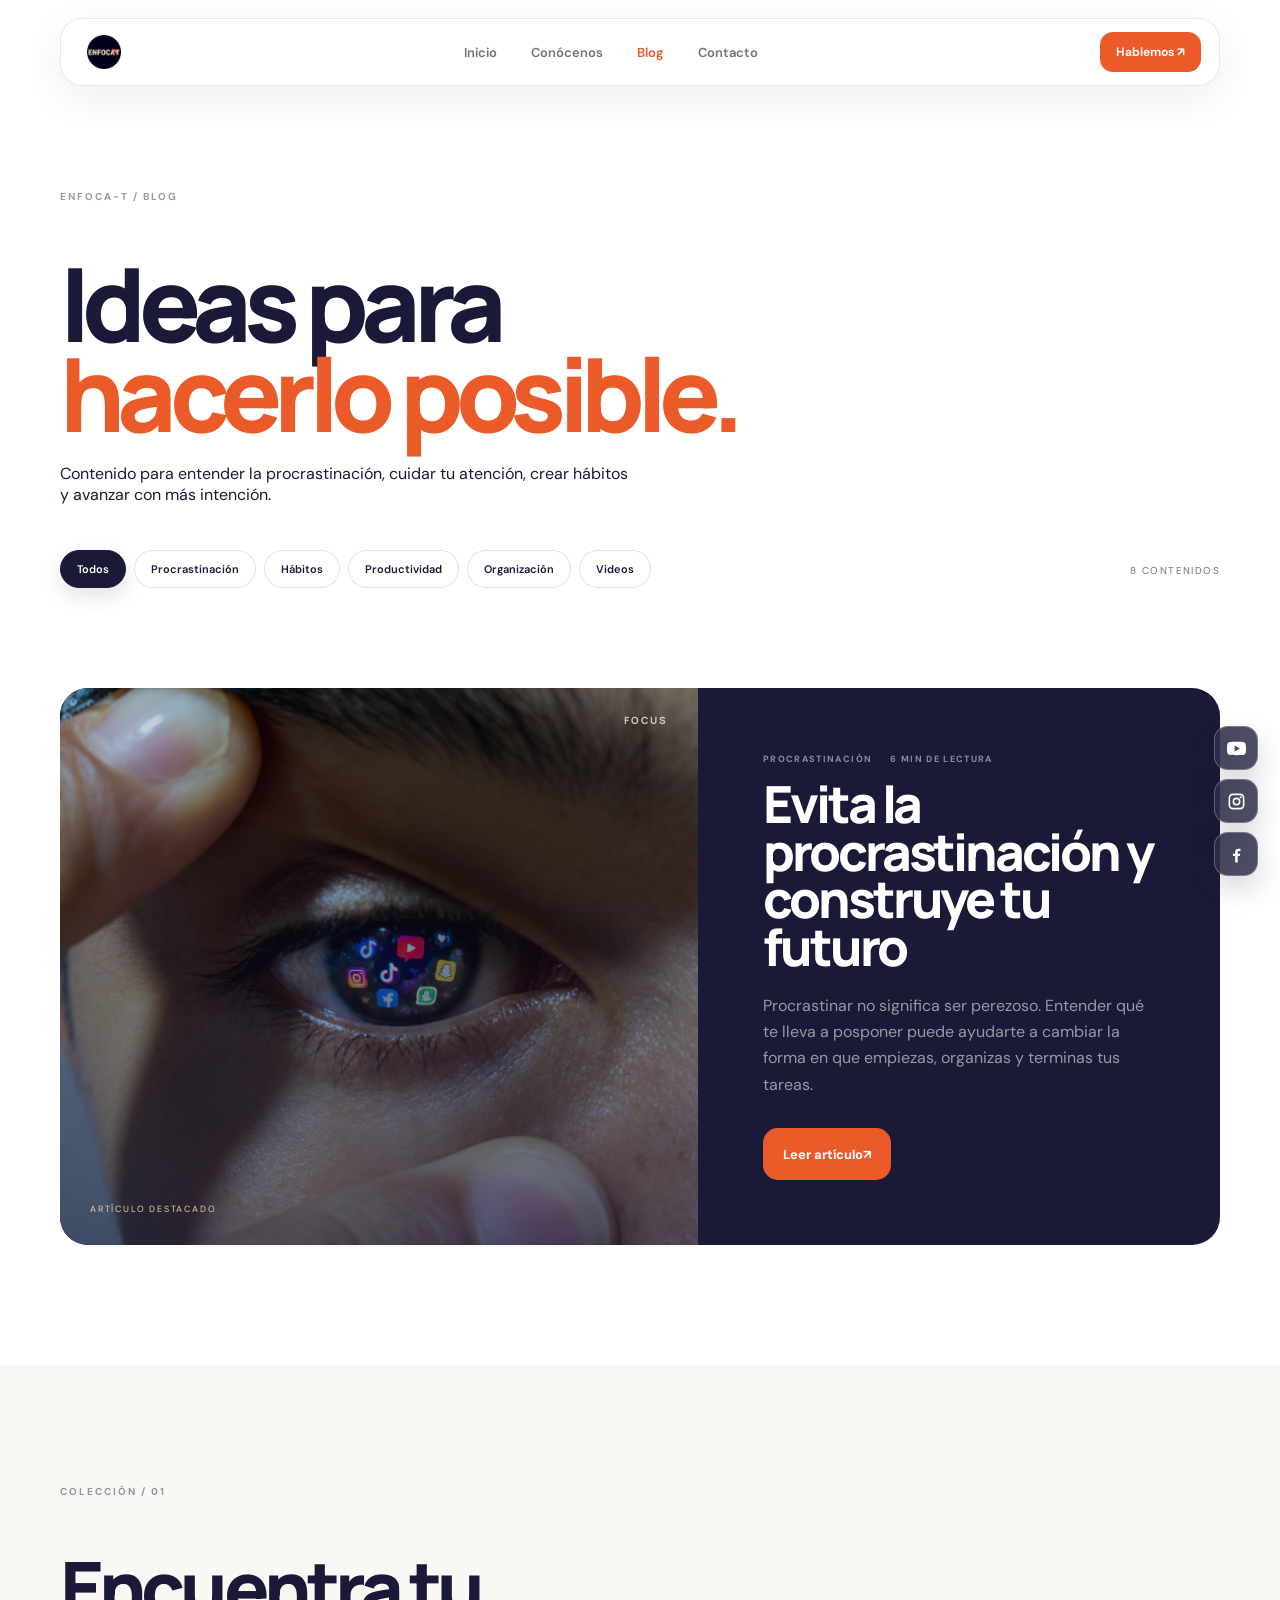
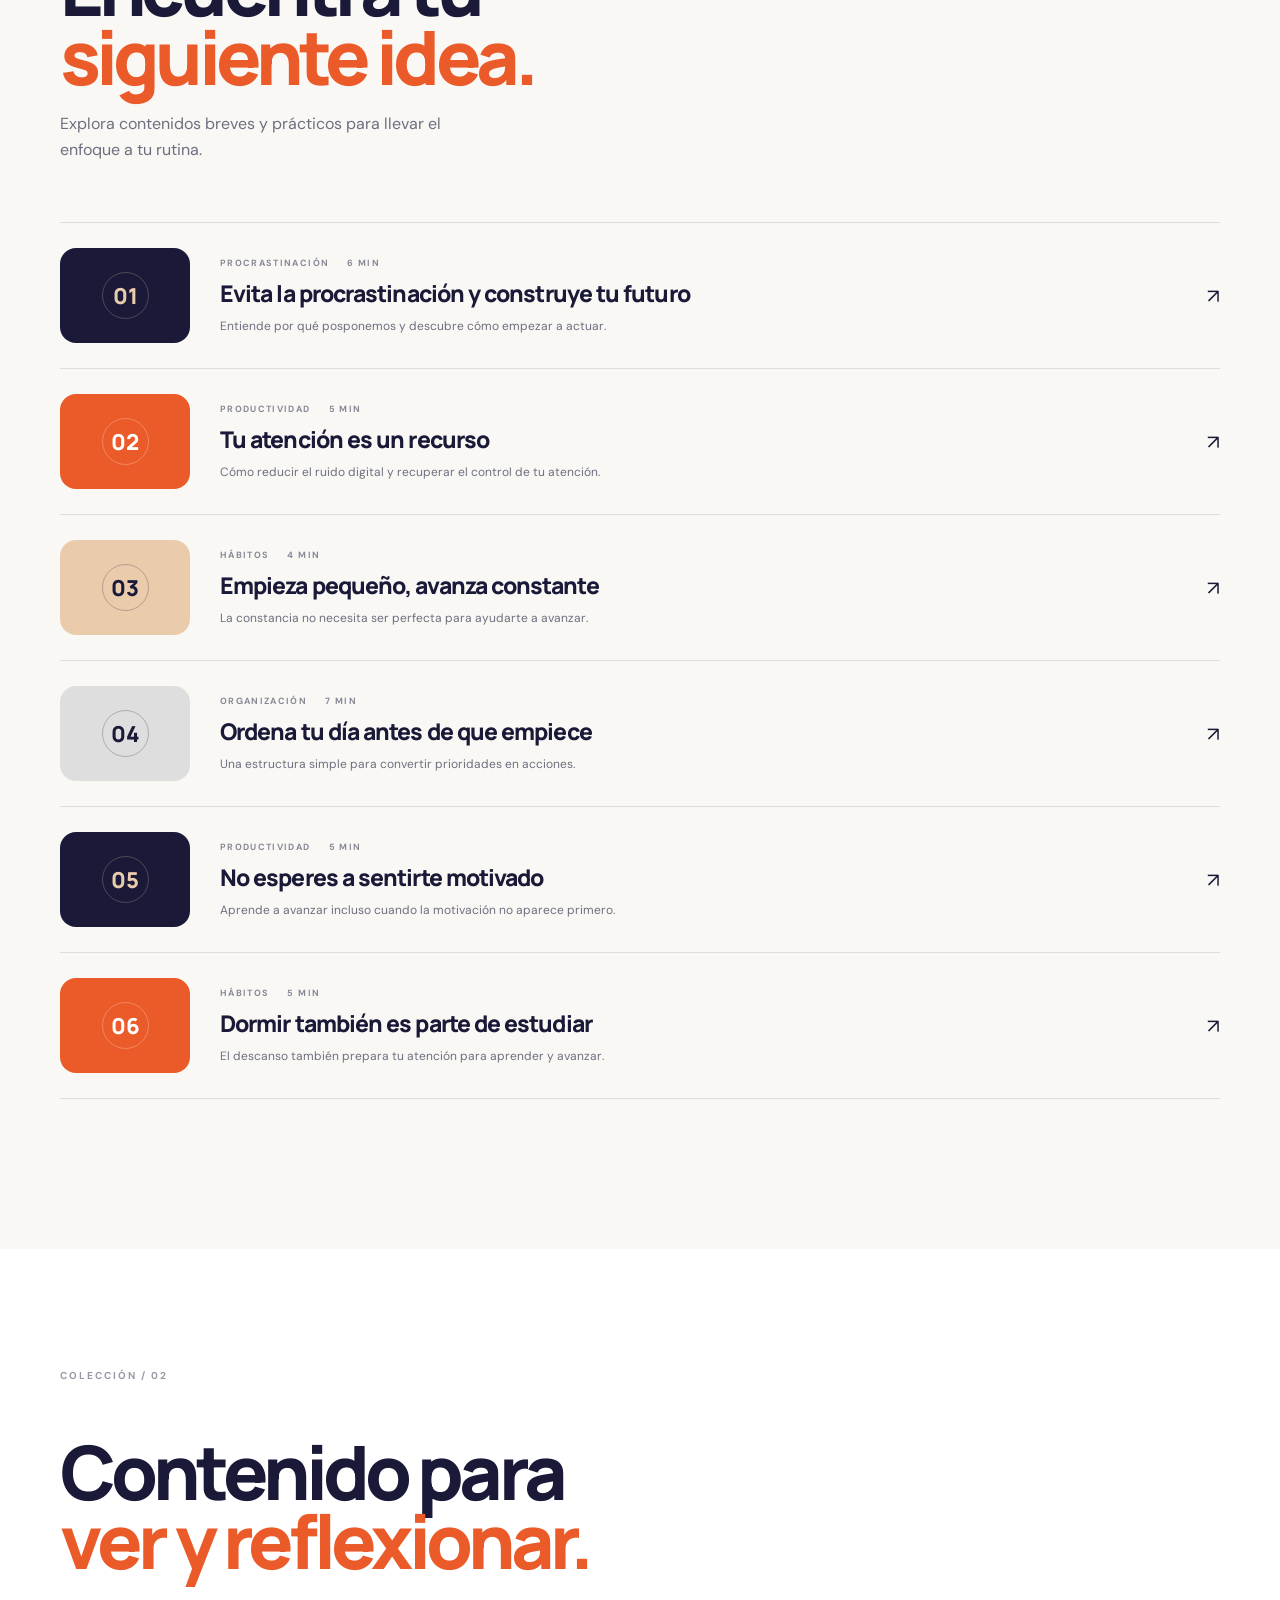
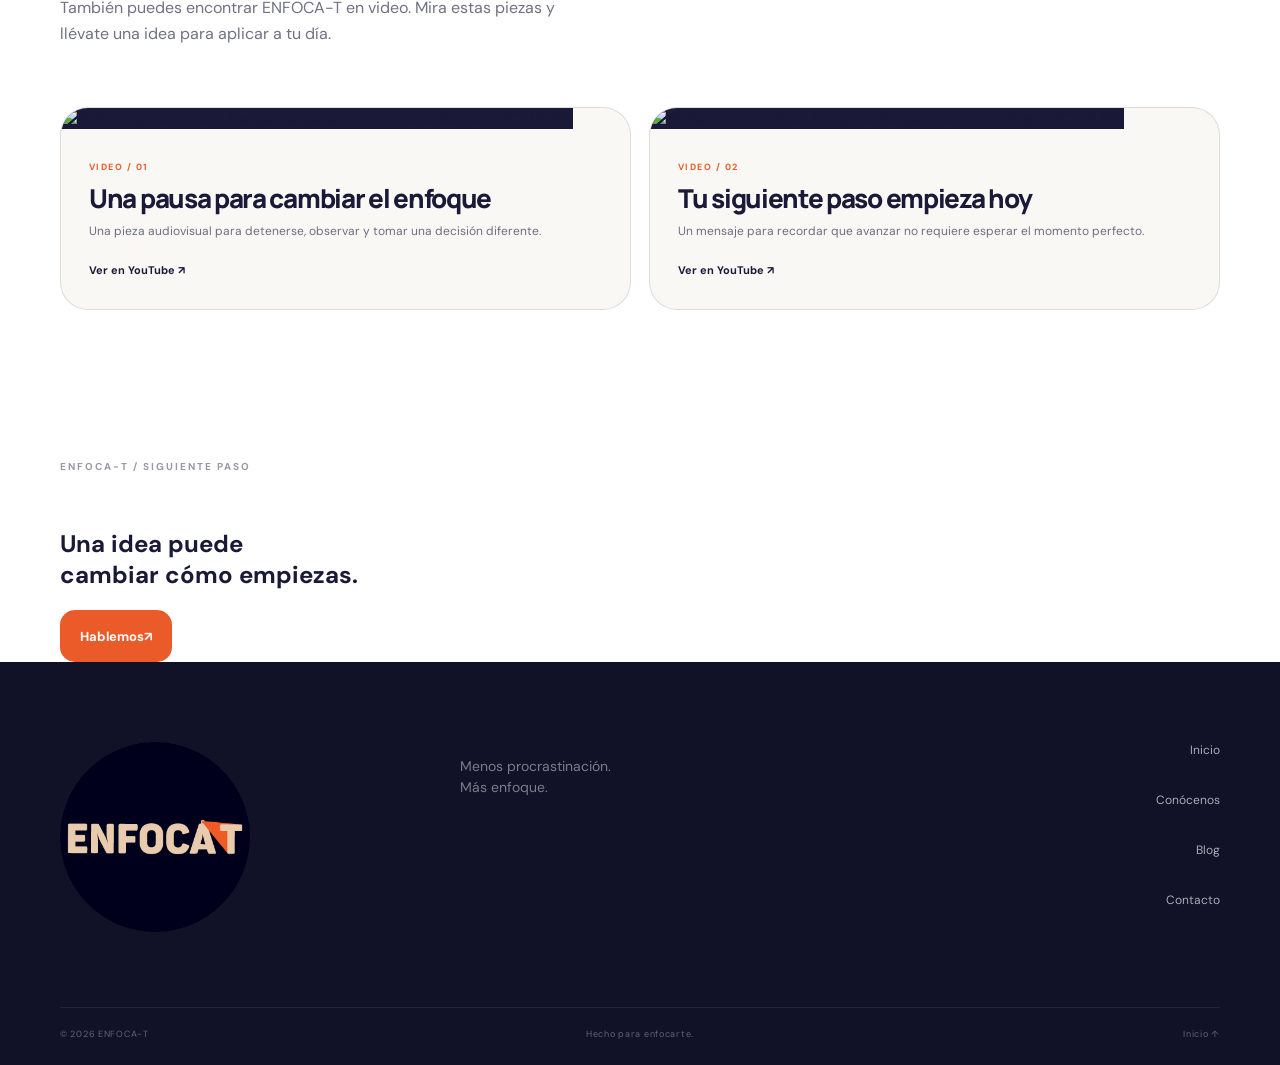
==== commit 8837eefd: "Organizar blog y corregir visualización de videos" ====
--- a/blog/index.html
+++ b/blog/index.html
@@ -1 +1,128 @@
-<!doctype html><html lang="es"><head><meta charset="utf-8"><meta name="viewport" content="width=device-width,initial-scale=1"><meta name="description" content="Blog ENFOCA-T — procrastinación, hábitos, concentración, organización y productividad."><title>ENFOCA-T — Blog</title><link rel="preconnect" href="https://fonts.googleapis.com"><link rel="preconnect" href="https://fonts.gstatic.com" crossorigin><link href="https://fonts.googleapis.com/css2?family=DM+Sans:wght@400;500;600;700&family=Manrope:wght@500;600;700;800&display=swap" rel="stylesheet"><link rel="stylesheet" href="../styles/global.css"><link rel="stylesheet" href="blog.css"></head><body class="blog-page"><header class="site-header light-header"><a class="brand" href="../index.html"><img src="../assets/LOGO.png" alt="ENFOCA-T"></a><nav class="main-nav"><a href="../index.html">Inicio</a><a href="../conocenos/index.html">Conócenos</a><a class="active" href="index.html">Blog</a><a href="../contacto/index.html">Contacto</a></nav><a class="header-cta" href="../contacto/index.html">Hablemos <span>↗</span></a><button class="menu-toggle" aria-label="Abrir menú" aria-expanded="false"><span></span><span></span></button></header><main><section class="blog-hero"><div class="section-shell"><p class="section-kicker">ENFOCA-T / BLOG</p><h1>Ideas para<br><span>hacerlo posible.</span></h1><p class="page-lead">Contenido para entender la procrastinación, cuidar tu atención, crear hábitos y avanzar con más intención.</p><div class="blog-tools"><nav class="category-nav" aria-label="Filtrar artículos"><button class="selected" type="button" data-filter="todos" aria-pressed="true">Todos</button><button type="button" data-filter="procrastinacion" aria-pressed="false">Procrastinación</button><button type="button" data-filter="habitos" aria-pressed="false">Hábitos</button><button type="button" data-filter="productividad" aria-pressed="false">Productividad</button><button type="button" data-filter="organizacion" aria-pressed="false">Organización</button><button type="button" data-filter="videos" aria-pressed="false">Videos</button></nav><span class="filter-count" aria-live="polite">8 contenidos</span></div></div></section><section class="featured-article"><div class="section-shell featured-layout"><a class="featured-visual" href="procrastinacion.html" aria-label="Leer artículo destacado"><img src="../TODO/fotos-03.png" alt="Estudiante en una situación de distracción mientras estudia" loading="eager"><span>ARTÍCULO DESTACADO</span><strong>FOCUS</strong></a><div class="featured-copy"><div class="article-meta"><span>PROCRASTINACIÓN</span><span>6 MIN DE LECTURA</span></div><h2>Evita la procrastinación y construye tu futuro</h2><p>Procrastinar no significa ser perezoso. Entender qué te lleva a posponer puede ayudarte a cambiar la forma en que empiezas, organizas y terminas tus tareas.</p><a class="button button-primary" href="procrastinacion.html">Leer artículo <span>↗</span></a></div></div></section><section class="video-section"><div class="section-shell"><div class="articles-heading"><p class="section-kicker">COLECCIÓN / 02</p><h2>Contenido para<br><span>ver y reflexionar.</span></h2><p>También puedes encontrar ENFOCA-T en video. Mira estas piezas y llévate una idea para aplicar a tu día.</p></div><div class="video-grid"><article class="video-card" data-category="videos"><div class="video-frame"><iframe src="https://www.youtube.com/embed/oyWa1HFEA1E" title="Video ENFOCA-T 01" loading="lazy" allow="accelerometer; autoplay; clipboard-write; encrypted-media; gyroscope; picture-in-picture; web-share" allowfullscreen></iframe></div><div class="video-copy"><span>VIDEO / 01</span><h3>Una pausa para cambiar el enfoque</h3><p>Una pieza audiovisual para detenerse, observar y tomar una decisión diferente.</p><a href="https://youtu.be/oyWa1HFEA1E" target="_blank" rel="noopener noreferrer">Ver en YouTube ↗</a></div></article><article class="video-card" data-category="videos"><div class="video-frame"><iframe src="https://www.youtube.com/embed/1uy5HZht3WU" title="Video ENFOCA-T 02" loading="lazy" allow="accelerometer; autoplay; clipboard-write; encrypted-media; gyroscope; picture-in-picture; web-share" allowfullscreen></iframe></div><div class="video-copy"><span>VIDEO / 02</span><h3>Tu siguiente paso empieza hoy</h3><p>Un mensaje para recordar que avanzar no requiere esperar el momento perfecto.</p><a href="https://youtu.be/1uy5HZht3WU" target="_blank" rel="noopener noreferrer">Ver en YouTube ↗</a></div></article></div></div></section><section class="articles-section"><div class="section-shell"><div class="articles-heading"><p class="section-kicker">COLECCIÓN / 01</p><h2>Encuentra tu<br><span>siguiente idea.</span></h2><p>Explora contenidos breves y prácticos para llevar el enfoque a tu rutina.</p></div><div class="article-list" id="article-list"><article data-category="procrastinacion"><div class="mini-visual">01</div><div><div class="article-meta"><span>PROCRASTINACIÓN</span><span>6 MIN</span></div><h3>Evita la procrastinación y construye tu futuro</h3><p>Entiende por qué posponemos y descubre cómo empezar a actuar.</p></div><a href="procrastinacion.html" aria-label="Leer artículo sobre procrastinación">↗</a></article><article data-category="productividad"><div class="mini-visual v2">02</div><div><div class="article-meta"><span>PRODUCTIVIDAD</span><span>5 MIN</span></div><h3>Tu atención es un recurso</h3><p>Cómo reducir el ruido digital y recuperar el control de tu atención.</p></div><a href="atencion.html" aria-label="Leer artículo sobre atención">↗</a></article><article data-category="habitos"><div class="mini-visual v3">03</div><div><div class="article-meta"><span>HÁBITOS</span><span>4 MIN</span></div><h3>Empieza pequeño, avanza constante</h3><p>La constancia no necesita ser perfecta para ayudarte a avanzar.</p></div><a href="habitos.html" aria-label="Leer artículo sobre hábitos">↗</a></article><article data-category="organizacion"><div class="mini-visual v4">04</div><div><div class="article-meta"><span>ORGANIZACIÓN</span><span>7 MIN</span></div><h3>Ordena tu día antes de que empiece</h3><p>Una estructura simple para convertir prioridades en acciones.</p></div><a href="organizacion.html" aria-label="Leer artículo sobre organización">↗</a></article><article data-category="productividad"><div class="mini-visual v5">05</div><div><div class="article-meta"><span>PRODUCTIVIDAD</span><span>5 MIN</span></div><h3>No esperes a sentirte motivado</h3><p>Aprende a avanzar incluso cuando la motivación no aparece primero.</p></div><a href="motivacion.html" aria-label="Leer artículo sobre motivación">↗</a></article><article data-category="habitos"><div class="mini-visual v6">06</div><div><div class="article-meta"><span>HÁBITOS</span><span>5 MIN</span></div><h3>Dormir también es parte de estudiar</h3><p>El descanso también prepara tu atención para aprender y avanzar.</p></div><a href="sueno.html" aria-label="Leer artículo sobre sueño y estudio">↗</a></article></div><div class="empty-filter" id="empty-filter" hidden><p>No encontramos contenidos en esta categoría.</p><button type="button" data-filter-reset="true">Ver todos los contenidos</button></div></div></section></main><footer class="footer"><div class="footer-main"><a class="brand" href="../index.html"><img src="../assets/LOGO.png" alt="ENFOCA-T"></a><p>Menos procrastinación.<br>Más enfoque.</p><div class="footer-links"><a href="../index.html">Inicio</a><a href="../conocenos/index.html">Conócenos</a><a href="index.html">Blog</a><a href="../contacto/index.html">Contacto</a></div></div><div class="footer-bottom"><span>© 2026 ENFOCA-T</span><span>Hecho para enfocarte.</span><a href="../index.html">Inicio ↑</a></div></footer><script src="../script.js"></script><script>document.addEventListener('DOMContentLoaded',()=>{const buttons=[...document.querySelectorAll('[data-filter]')],articles=[...document.querySelectorAll('#article-list article')],videos=[...document.querySelectorAll('.video-card')],count=document.querySelector('.filter-count'),empty=document.getElementById('empty-filter');const apply=(filter)=>{let visible=0;articles.forEach(article=>{const show=filter==='todos'||article.dataset.category===filter;article.hidden=!show;if(show)visible++});videos.forEach(video=>{video.hidden=filter!=='todos'&&filter!=='videos'});const total=visible+(filter==='todos'?videos.length:filter==='videos'?videos.length:0);buttons.forEach(button=>{const active=button.dataset.filter===filter;button.classList.toggle('selected',active);button.setAttribute('aria-pressed',String(active))});count.textContent=`${total} ${total===1?'contenido':'contenidos'}`;empty.hidden=visible!==0||filter==='videos'};buttons.forEach(button=>button.addEventListener('click',()=>apply(button.dataset.filter)));document.querySelector('[data-filter-reset]')?.addEventListener('click',()=>apply('todos'))});</script></body></html>+<!doctype html>
+<html lang="es">
+<head>
+<meta charset="utf-8">
+<meta name="viewport" content="width=device-width,initial-scale=1">
+<meta name="description" content="Blog ENFOCA-T — procrastinación, hábitos, concentración, organización y productividad.">
+<title>ENFOCA-T — Blog</title>
+<link rel="preconnect" href="https://fonts.googleapis.com">
+<link rel="preconnect" href="https://fonts.gstatic.com" crossorigin>
+<link href="https://fonts.googleapis.com/css2?family=DM+Sans:wght@400;500;600;700&family=Manrope:wght@500;600;700;800&display=swap" rel="stylesheet">
+<link rel="stylesheet" href="../styles/global.css">
+<link rel="stylesheet" href="blog.css">
+</head>
+<body class="blog-page">
+<header class="site-header light-header">
+<a class="brand" href="../index.html"><img src="../assets/LOGO.png" alt="ENFOCA-T"></a>
+<nav class="main-nav"><a href="../index.html">Inicio</a><a href="../conocenos/index.html">Conócenos</a><a class="active" href="index.html">Blog</a><a href="../contacto/index.html">Contacto</a></nav>
+<a class="header-cta" href="../contacto/index.html">Hablemos <span>↗</span></a>
+<button class="menu-toggle" aria-label="Abrir menú" aria-expanded="false"><span></span><span></span></button>
+</header>
+
+<main>
+<section class="blog-hero">
+<div class="section-shell">
+<p class="section-kicker">ENFOCA-T / BLOG</p>
+<h1>Ideas para<br><span>hacerlo posible.</span></h1>
+<p class="page-lead">Contenido para entender la procrastinación, cuidar tu atención, crear hábitos y avanzar con más intención.</p>
+<div class="blog-tools">
+<nav class="category-nav" aria-label="Filtrar contenidos">
+<button class="selected" type="button" data-filter="todos" aria-pressed="true">Todos</button>
+<button type="button" data-filter="procrastinacion" aria-pressed="false">Procrastinación</button>
+<button type="button" data-filter="habitos" aria-pressed="false">Hábitos</button>
+<button type="button" data-filter="productividad" aria-pressed="false">Productividad</button>
+<button type="button" data-filter="organizacion" aria-pressed="false">Organización</button>
+<button type="button" data-filter="videos" aria-pressed="false">Videos</button>
+</nav>
+<span class="filter-count" aria-live="polite">8 contenidos</span>
+</div>
+</div>
+</section>
+
+<section class="featured-article">
+<div class="section-shell featured-layout">
+<a class="featured-visual" href="procrastinacion.html" aria-label="Leer artículo destacado">
+<img src="../TODO/fotos-03.png" alt="Estudiante en una situación de distracción mientras estudia" loading="eager">
+<span>ARTÍCULO DESTACADO</span><strong>FOCUS</strong>
+</a>
+<div class="featured-copy">
+<div class="article-meta"><span>PROCRASTINACIÓN</span><span>6 MIN DE LECTURA</span></div>
+<h2>Evita la procrastinación y construye tu futuro</h2>
+<p>Procrastinar no significa ser perezoso. Entender qué te lleva a posponer puede ayudarte a cambiar la forma en que empiezas, organizas y terminas tus tareas.</p>
+<a class="button button-primary" href="procrastinacion.html">Leer artículo <span>↗</span></a>
+</div>
+</div>
+</section>
+
+<section class="articles-section">
+<div class="section-shell">
+<div class="articles-heading">
+<p class="section-kicker">COLECCIÓN / 01</p>
+<h2>Encuentra tu<br><span>siguiente idea.</span></h2>
+<p>Explora contenidos breves y prácticos para llevar el enfoque a tu rutina.</p>
+</div>
+<div class="article-list" id="article-list">
+<article data-category="procrastinacion"><div class="mini-visual">01</div><div><div class="article-meta"><span>PROCRASTINACIÓN</span><span>6 MIN</span></div><h3>Evita la procrastinación y construye tu futuro</h3><p>Entiende por qué posponemos y descubre cómo empezar a actuar.</p></div><a href="procrastinacion.html" aria-label="Leer artículo sobre procrastinación">↗</a></article>
+<article data-category="productividad"><div class="mini-visual v2">02</div><div><div class="article-meta"><span>PRODUCTIVIDAD</span><span>5 MIN</span></div><h3>Tu atención es un recurso</h3><p>Cómo reducir el ruido digital y recuperar el control de tu atención.</p></div><a href="atencion.html" aria-label="Leer artículo sobre atención">↗</a></article>
+<article data-category="habitos"><div class="mini-visual v3">03</div><div><div class="article-meta"><span>HÁBITOS</span><span>4 MIN</span></div><h3>Empieza pequeño, avanza constante</h3><p>La constancia no necesita ser perfecta para ayudarte a avanzar.</p></div><a href="habitos.html" aria-label="Leer artículo sobre hábitos">↗</a></article>
+<article data-category="organizacion"><div class="mini-visual v4">04</div><div><div class="article-meta"><span>ORGANIZACIÓN</span><span>7 MIN</span></div><h3>Ordena tu día antes de que empiece</h3><p>Una estructura simple para convertir prioridades en acciones.</p></div><a href="organizacion.html" aria-label="Leer artículo sobre organización">↗</a></article>
+<article data-category="productividad"><div class="mini-visual v5">05</div><div><div class="article-meta"><span>PRODUCTIVIDAD</span><span>5 MIN</span></div><h3>No esperes a sentirte motivado</h3><p>Aprende a avanzar incluso cuando la motivación no aparece primero.</p></div><a href="motivacion.html" aria-label="Leer artículo sobre motivación">↗</a></article>
+<article data-category="habitos"><div class="mini-visual v6">06</div><div><div class="article-meta"><span>HÁBITOS</span><span>5 MIN</span></div><h3>Dormir también es parte de estudiar</h3><p>El descanso también prepara tu atención para aprender y avanzar.</p></div><a href="sueno.html" aria-label="Leer artículo sobre sueño y estudio">↗</a></article>
+</div>
+</div>
+</section>
+
+<section class="video-section">
+<div class="section-shell">
+<div class="articles-heading">
+<p class="section-kicker">COLECCIÓN / 02</p>
+<h2>Contenido para<br><span>ver y reflexionar.</span></h2>
+<p>También puedes encontrar ENFOCA-T en video. Mira estas piezas y llévate una idea para aplicar a tu día.</p>
+</div>
+<div class="video-grid">
+<article class="video-card" data-category="videos">
+<a class="video-frame" href="https://youtu.be/oyWa1HFEA1E" target="_blank" rel="noopener noreferrer" aria-label="Ver Una pausa para cambiar el enfoque en YouTube">
+<img src="https://i.ytimg.com/vi/oyWa1HFEA1E/hqdefault.jpg" alt="Miniatura del video Una pausa para cambiar el enfoque" loading="lazy">
+<span class="play-button" aria-hidden="true">▶</span>
+<span class="video-platform">YOUTUBE</span>
+</a>
+<div class="video-copy"><span>VIDEO / 01</span><h3>Una pausa para cambiar el enfoque</h3><p>Una pieza audiovisual para detenerse, observar y tomar una decisión diferente.</p><a href="https://youtu.be/oyWa1HFEA1E" target="_blank" rel="noopener noreferrer">Ver en YouTube ↗</a></div>
+</article>
+<article class="video-card" data-category="videos">
+<a class="video-frame" href="https://youtu.be/1uy5HZht3WU" target="_blank" rel="noopener noreferrer" aria-label="Ver Tu siguiente paso empieza hoy en YouTube">
+<img src="https://i.ytimg.com/vi/1uy5HZht3WU/hqdefault.jpg" alt="Miniatura del video Tu siguiente paso empieza hoy" loading="lazy">
+<span class="play-button" aria-hidden="true">▶</span>
+<span class="video-platform">YOUTUBE</span>
+</a>
+<div class="video-copy"><span>VIDEO / 02</span><h3>Tu siguiente paso empieza hoy</h3><p>Un mensaje para recordar que avanzar no requiere esperar el momento perfecto.</p><a href="https://youtu.be/1uy5HZht3WU" target="_blank" rel="noopener noreferrer">Ver en YouTube ↗</a></div>
+</article>
+</div>
+</div>
+</section>
+
+<section class="blog-closing"><div class="section-shell"><p class="section-kicker">ENFOCA-T / SIGUIENTE PASO</p><h2>Una idea puede<br><span>cambiar cómo empiezas.</span></h2><a class="button button-primary" href="../contacto/index.html">Hablemos <span>↗</span></a></div></section>
+</main>
+
+<footer class="footer">
+<div class="footer-main"><a class="brand" href="../index.html"><img src="../assets/LOGO.png" alt="ENFOCA-T"></a><p>Menos procrastinación.<br>Más enfoque.</p><div class="footer-links"><a href="../index.html">Inicio</a><a href="../conocenos/index.html">Conócenos</a><a href="index.html">Blog</a><a href="../contacto/index.html">Contacto</a></div></div>
+<div class="footer-bottom"><span>© 2026 ENFOCA-T</span><span>Hecho para enfocarte.</span><a href="../index.html">Inicio ↑</a></div>
+</footer>
+
+<script src="../script.js"></script>
+<script>
+document.addEventListener('DOMContentLoaded',()=>{
+const buttons=[...document.querySelectorAll('[data-filter]')],articles=[...document.querySelectorAll('#article-list article')],videos=[...document.querySelectorAll('.video-card')],count=document.querySelector('.filter-count');
+const apply=(filter)=>{
+let visibleArticles=0,visibleVideos=0;
+articles.forEach(article=>{const show=filter==='todos'||article.dataset.category===filter;article.hidden=!show;if(show)visibleArticles++});
+videos.forEach(video=>{const show=filter==='todos'||filter==='videos';video.hidden=!show;if(show)visibleVideos++});
+const total=visibleArticles+visibleVideos;
+buttons.forEach(button=>{const active=button.dataset.filter===filter;button.classList.toggle('selected',active);button.setAttribute('aria-pressed',String(active))});
+count.textContent=`${total} ${total===1?'contenido':'contenidos'}`;
+};
+buttons.forEach(button=>button.addEventListener('click',()=>apply(button.dataset.filter)));
+apply('todos');
+});
+</script>
+</body>
+</html>
--- a/styles/global.css
+++ b/styles/global.css
@@ -1 +1 @@
-:root{--blue:#1A1A38;--orange:#EB5B2A;--beige:#EACCAD;--white:#fff;--ink:#15152f;--muted:rgba(26,26,56,.62);--line:rgba(26,26,56,.12);--ease:cubic-bezier(.2,.75,.25,1);--radius:28px}*{box-sizing:border-box}html{scroll-behavior:smooth}body{margin:0;color:var(--blue);background:#fff;font-family:'DM Sans',sans-serif;overflow-x:hidden}a{color:inherit;text-decoration:none}button,input,textarea{font:inherit}.site-header{position:fixed;z-index:50;top:18px;left:50%;transform:translateX(-50%);width:min(1160px,calc(100% - 32px));height:68px;padding:0 18px 0 26px;display:flex;align-items:center;justify-content:space-between;border:1px solid rgba(255,255,255,.18);border-radius:22px;background:rgba(26,26,56,.62);color:#fff;backdrop-filter:blur(22px);-webkit-backdrop-filter:blur(22px);transition:.4s var(--ease)}.site-header.light-header{background:rgba(255,255,255,.82);border-color:rgba(26,26,56,.1);color:var(--blue);box-shadow:0 12px 40px rgba(26,26,56,.07)}.site-header.scrolled{background:rgba(26,26,56,.9);color:#fff}.site-header.light-header.scrolled{background:rgba(255,255,255,.94);color:var(--blue)}.brand{display:inline-flex;align-items:center;font:800 21px/1 Manrope,sans-serif;letter-spacing:-.06em}.brand img{display:block;width:auto;height:34px;max-width:150px;object-fit:contain}.footer .brand img{height:58px;width:auto;max-width:245px}.brand span{color:var(--orange)}.main-nav{display:flex;gap:34px;font-size:13px;font-weight:600}.main-nav a{opacity:.62;transition:.25s}.main-nav a:hover,.main-nav a.active{opacity:1}.main-nav a.active{color:var(--orange)}.header-cta{font-size:12px;font-weight:700;background:var(--orange);color:#fff;padding:12px 16px;border-radius:13px;transition:.25s}.header-cta:hover{transform:translateY(-2px);box-shadow:0 10px 25px rgba(235,91,42,.25)}.menu-toggle{display:none;background:none;border:0;color:currentColor;width:44px;height:44px}.menu-toggle span{display:block;width:22px;height:2px;background:currentColor;margin:6px auto}.section-shell{width:min(1160px,calc(100% - 48px));margin:auto}.section-kicker{font-size:10px;letter-spacing:.2em;font-weight:700;color:rgba(26,26,56,.45);margin:0 0 55px}.section-kicker.light{color:rgba(255,255,255,.4)}.button{display:inline-flex;align-items:center;justify-content:center;min-height:52px;padding:0 20px;border:0;border-radius:15px;font-size:13px;font-weight:700;cursor:pointer;transition:.3s var(--ease)}.button-primary{background:var(--orange);color:#fff}.button-primary:hover{transform:translateY(-3px);box-shadow:0 15px 35px rgba(235,91,42,.25)}.button-glass{border:1px solid rgba(255,255,255,.2);background:rgba(255,255,255,.09);color:#fff;backdrop-filter:blur(14px)}.button-glass:hover{background:rgba(255,255,255,.16);transform:translateY(-3px)}.button-dark{background:var(--blue);color:#fff}.footer{background:#111128;color:#fff;padding:80px 0 25px}.footer-main,.footer-bottom{width:min(1160px,calc(100% - 48px));margin:auto}.footer-main{display:grid;grid-template-columns:1fr 1fr 1fr;gap:40px;padding-bottom:75px}.footer-main p{font-size:14px;line-height:1.5;color:rgba(255,255,255,.45)}.footer-links{display:grid;gap:10px;justify-self:end;text-align:right;font-size:12px;color:rgba(255,255,255,.65)}.footer-links a:hover{color:var(--beige)}.footer-bottom{border-top:1px solid rgba(255,255,255,.09);padding-top:20px;display:grid;grid-template-columns:1fr 1fr 1fr;font-size:9px;letter-spacing:.08em;color:rgba(255,255,255,.35)}.footer-bottom span:nth-child(2){text-align:center}.footer-bottom a{text-align:right}.page-lead{max-width:520px;font-size:17px;line-height:1.65;color:var(--muted)}.text-link{font-size:12px;font-weight:700}.text-link span{color:var(--orange);margin-left:8px}@media(max-width:850px){.main-nav,.header-cta{display:none}.menu-toggle{display:block}.site-header{height:64px}.main-nav.open{position:absolute;display:flex;flex-direction:column;gap:20px;top:74px;left:0;width:100%;padding:25px;border-radius:20px;background:rgba(26,26,56,.96);color:#fff;border:1px solid rgba(255,255,255,.12)}.section-shell,.footer-main,.footer-bottom{width:calc(100% - 34px)}.footer-main{grid-template-columns:1fr 1fr}.footer-links{justify-self:start;text-align:left}.footer-bottom{grid-template-columns:1fr;gap:10px}.footer-bottom span:nth-child(2),.footer-bottom a{text-align:left}.footer .brand img{height:52px;max-width:220px}}@media(max-width:560px){.site-header{top:10px;width:calc(100% - 20px)}.section-kicker{margin-bottom:35px}.footer-main{grid-template-columns:1fr}.footer{padding-top:60px}.footer .brand img{height:46px;max-width:190px}}+:root{--blue:#1A1A38;--orange:#EB5B2A;--beige:#EACCAD;--white:#fff;--ink:#15152f;--muted:rgba(26,26,56,.62);--line:rgba(26,26,56,.12);--ease:cubic-bezier(.2,.75,.25,1);--radius:28px}*{box-sizing:border-box}html{scroll-behavior:smooth}body{margin:0;color:var(--blue);background:#fff;font-family:'DM Sans',sans-serif;overflow-x:hidden}a{color:inherit;text-decoration:none}button,input,textarea{font:inherit}.site-header{position:fixed;z-index:50;top:18px;left:50%;transform:translateX(-50%);width:min(1160px,calc(100% - 32px));height:68px;padding:0 18px 0 26px;display:flex;align-items:center;justify-content:space-between;border:1px solid rgba(255,255,255,.18);border-radius:22px;background:rgba(26,26,56,.62);color:#fff;backdrop-filter:blur(22px);-webkit-backdrop-filter:blur(22px);transition:.4s var(--ease)}.site-header.light-header{background:rgba(255,255,255,.82);border-color:rgba(26,26,56,.1);color:var(--blue);box-shadow:0 12px 40px rgba(26,26,56,.07)}.site-header.scrolled{background:rgba(26,26,56,.9);color:#fff}.site-header.light-header.scrolled{background:rgba(255,255,255,.94);color:var(--blue)}.brand{display:inline-flex;align-items:center;font:800 21px/1 Manrope,sans-serif;letter-spacing:-.06em}.brand img{display:block;width:auto;height:34px;max-width:150px;object-fit:contain}.footer .brand img{height:58px;width:auto;max-width:245px}.brand span{color:var(--orange)}.main-nav{display:flex;gap:34px;font-size:13px;font-weight:600}.main-nav a{opacity:.62;transition:.25s}.main-nav a:hover,.main-nav a.active{opacity:1}.main-nav a.active{color:var(--orange)}.header-cta{font-size:12px;font-weight:700;background:var(--orange);color:#fff;padding:12px 16px;border-radius:13px;transition:.25s}.header-cta:hover{transform:translateY(-2px);box-shadow:0 10px 25px rgba(235,91,42,.25)}.menu-toggle{display:none;background:none;border:0;color:currentColor;width:44px;height:44px}.menu-toggle span{display:block;width:22px;height:2px;background:currentColor;margin:6px auto}.section-shell{width:min(1160px,calc(100% - 48px));margin:auto}.section-kicker{font-size:10px;letter-spacing:.2em;font-weight:700;color:rgba(26,26,56,.45);margin:0 0 55px}.section-kicker.light{color:rgba(255,255,255,.4)}.button{display:inline-flex;align-items:center;justify-content:center;min-height:52px;padding:0 20px;border:0;border-radius:15px;font-size:13px;font-weight:700;cursor:pointer;transition:.3s var(--ease)}.button-primary{background:var(--orange);color:#fff}.button-primary:hover{transform:translateY(-3px);box-shadow:0 15px 35px rgba(235,91,42,.25)}.button-glass{border:1px solid rgba(255,255,255,.2);background:rgba(255,255,255,.09);color:#fff;backdrop-filter:blur(14px)}.button-glass:hover{background:rgba(255,255,255,.16);transform:translateY(-3px)}.button-dark{background:var(--blue);color:#fff}.footer{background:#111128;color:#fff;padding:80px 0 25px}.footer-main,.footer-bottom{width:min(1160px,calc(100% - 48px));margin:auto}.footer-main{display:grid;grid-template-columns:1fr 1fr 1fr;gap:40px;padding-bottom:75px}.footer-main p{font-size:14px;line-height:1.5;color:rgba(255,255,255,.45)}.footer-links{display:grid;gap:10px;justify-self:end;text-align:right;font-size:12px;color:rgba(255,255,255,.65)}.footer-links a:hover{color:var(--beige)}.footer-bottom{border-top:1px solid rgba(255,255,255,.09);padding-top:20px;display:grid;grid-template-columns:1fr 1fr 1fr;font-size:9px;letter-spacing:.08em;color:rgba(255,255,255,.35)}.footer-bottom span:nth-child(2){text-align:center}.footer-bottom a{text-align:right}.social-float{position:fixed;z-index:45;right:22px;bottom:24px;display:flex;flex-direction:column;gap:9px}.social-float a{width:44px;height:44px;display:grid;place-items:center;border:1px solid rgba(255,255,255,.25);border-radius:14px;background:rgba(26,26,56,.78);color:#fff;backdrop-filter:blur(16px);-webkit-backdrop-filter:blur(16px);box-shadow:0 12px 28px rgba(26,26,56,.18);transition:transform .25s var(--ease),background .25s,color .25s}.social-float a:hover{transform:translateX(-4px) scale(1.04);background:var(--orange);color:#fff}.social-float svg{width:19px;height:19px;fill:currentColor}.social-float a:focus-visible{outline:2px solid var(--orange);outline-offset:3px}@media(max-width:850px){.main-nav,.header-cta{display:none}.menu-toggle{display:block}.site-header{height:64px}.main-nav.open{position:absolute;display:flex;flex-direction:column;gap:20px;top:74px;left:0;width:100%;padding:25px;border-radius:20px;background:rgba(26,26,56,.96);color:#fff;border:1px solid rgba(255,255,255,.12)}.section-shell,.footer-main,.footer-bottom{width:calc(100% - 34px)}.footer-main{grid-template-columns:1fr 1fr}.footer-links{justify-self:start;text-align:left}.footer-bottom{grid-template-columns:1fr;gap:10px}.footer-bottom span:nth-child(2),.footer-bottom a{text-align:left}}@media(max-width:560px){.site-header{top:10px;width:calc(100% - 20px)}.section-kicker{margin-bottom:35px}.footer-main{grid-template-columns:1fr}.footer{padding-top:60px}.footer .brand img{height:46px;max-width:190px}.social-float{right:12px;bottom:14px;gap:7px}.social-float a{width:40px;height:40px;border-radius:12px}.social-float svg{width:17px;height:17px}}
--- a/blog/blog.css
+++ b/blog/blog.css
@@ -1 +1 @@
-.blog-page{background:#fff}.blog-hero{padding:190px 0 70px}.blog-hero h1,.articles-heading h2,.featured-copy h2,.article-list h3{font-family:Manrope,sans-serif;font-weight:800}.blog-hero h1{font-size:clamp(58px,8vw,110px);line-height:.88;letter-spacing:-.075em;margin:0 0 25px}.blog-hero h1 span{color:var(--orange)}.blog-hero .page-lead{max-width:570px}.blog-tools{display:flex;align-items:end;justify-content:space-between;gap:25px;margin-top:45px}.category-nav{display:flex;gap:8px;flex-wrap:wrap}.category-nav button{appearance:none;background:#fff;color:var(--blue);padding:11px 16px;border:1px solid var(--line);border-radius:999px;font:600 11px 'DM Sans',sans-serif;cursor:pointer;transition:transform .25s var(--ease),background .25s,color .25s,border-color .25s,box-shadow .25s}.category-nav button:hover{transform:translateY(-2px);border-color:rgba(26,26,56,.3)}.category-nav button.selected{background:var(--blue);color:#fff;border-color:var(--blue);box-shadow:0 8px 20px rgba(26,26,56,.12)}.filter-count{font-size:10px;letter-spacing:.14em;text-transform:uppercase;color:var(--muted);white-space:nowrap;padding-bottom:11px}.featured-article{padding:30px 0 120px}.featured-layout{background:var(--blue);color:#fff;border-radius:var(--radius);overflow:hidden;display:grid;grid-template-columns:1.1fr .9fr;min-height:530px}.featured-visual{position:relative;overflow:hidden;min-height:530px}.featured-visual img{width:100%;height:100%;object-fit:cover;display:block;transition:transform .7s var(--ease)}.featured-layout:hover .featured-visual img{transform:scale(1.035)}.featured-visual::after{content:'';position:absolute;inset:0;background:linear-gradient(180deg,rgba(26,26,56,.05),rgba(26,26,56,.58));pointer-events:none}.featured-visual span{position:absolute;z-index:2;left:30px;bottom:30px;font-size:9px;letter-spacing:.2em;color:var(--beige)}.featured-visual strong{position:absolute;z-index:2;right:30px;top:25px;font:800 10px Manrope;letter-spacing:.2em;color:rgba(255,255,255,.7)}.featured-copy{padding:65px;align-self:center}.featured-copy h2{font-size:clamp(38px,4vw,62px);line-height:.93;letter-spacing:-.06em;margin:15px 0 22px}.featured-copy p{color:rgba(255,255,255,.55);line-height:1.65;max-width:450px;margin-bottom:30px}.article-meta{display:flex;gap:18px;font-size:9px;font-weight:700;letter-spacing:.15em;opacity:.5}.articles-section{padding:120px 0 150px;background:#f9f8f5}.articles-heading h2{font-size:clamp(45px,6vw,75px);line-height:.92;letter-spacing:-.065em;margin:0}.articles-heading h2 span{color:var(--orange)}.articles-heading>p:last-child{max-width:420px;color:var(--muted);line-height:1.6;margin-top:20px}.article-list{margin-top:60px;border-top:1px solid var(--line)}.article-list article{display:grid;grid-template-columns:130px 1fr 30px;gap:30px;align-items:center;padding:25px 0;border-bottom:1px solid var(--line);transition:opacity .25s,transform .25s}.article-list article:not([hidden]){animation:articleIn .35s ease both}.article-list article[hidden]{display:none}.mini-visual{height:95px;border-radius:16px;background:var(--blue);color:var(--beige);display:grid;place-items:center;font:800 22px Manrope;position:relative;overflow:hidden}.mini-visual:after{content:'';position:absolute;width:45px;height:45px;border:1px solid currentColor;border-radius:50%;opacity:.25}.v2{background:var(--orange);color:#fff}.v3{background:var(--beige);color:var(--blue)}.v4{background:#dedede;color:var(--blue)}.v5{background:var(--blue);color:var(--beige)}.v6{background:var(--orange);color:#fff}.article-list h3{font-size:23px;letter-spacing:-.04em;margin:8px 0}.article-list p{font-size:12px;color:var(--muted);margin:0;line-height:1.5}.article-list article>a{font-size:20px;justify-self:end;color:var(--blue);transition:transform .25s var(--ease),color .25s}.article-list article:hover>a{transform:translate(4px,-4px);color:var(--orange)}.empty-filter{padding:60px 0;text-align:center;border-top:1px solid var(--line)}.empty-filter p{color:var(--muted)}.empty-filter button{border:0;background:none;color:var(--orange);font:700 12px 'DM Sans';cursor:pointer}.footer .brand img{width:190px;height:auto}.footer .brand{max-width:200px}@keyframes articleIn{from{opacity:0;transform:translateY(8px)}to{opacity:1;transform:translateY(0)}}@media(max-width:800px){.blog-tools{align-items:flex-start;flex-direction:column}.featured-layout{grid-template-columns:1fr}.featured-visual{height:300px;min-height:300px}.featured-copy{padding:40px}.article-list article{grid-template-columns:80px 1fr 20px;gap:18px}.mini-visual{height:75px}}@media(max-width:560px){.blog-hero{padding-top:150px}.category-nav{gap:7px}.category-nav button{font-size:10px;padding:10px 13px}.filter-count{padding:0}.article-list article{grid-template-columns:1fr;gap:15px}.mini-visual{width:100%;height:120px}.article-list article>a{justify-self:start}.articles-section{padding:95px 0 110px}}@media(prefers-reduced-motion:reduce){.category-nav button,.article-list article,.featured-visual img{transition:none;animation:none}}+.blog-page{background:#fff}.blog-hero{padding:190px 0 70px}.blog-hero h1,.articles-heading h2,.featured-copy h2,.article-list h3,.video-copy h3{font-family:Manrope,sans-serif;font-weight:800}.blog-hero h1{font-size:clamp(58px,8vw,110px);line-height:.88;letter-spacing:-.075em;margin:0 0 25px}.blog-hero h1 span{color:var(--orange)}.blog-hero .page-lead{max-width:570px}.blog-tools{display:flex;align-items:end;justify-content:space-between;gap:25px;margin-top:45px}.category-nav{display:flex;gap:8px;flex-wrap:wrap}.category-nav button{appearance:none;background:#fff;color:var(--blue);padding:11px 16px;border:1px solid var(--line);border-radius:999px;font:600 11px 'DM Sans',sans-serif;cursor:pointer;transition:transform .25s var(--ease),background .25s,color .25s,border-color .25s,box-shadow .25s}.category-nav button:hover{transform:translateY(-2px);border-color:rgba(26,26,56,.3)}.category-nav button.selected{background:var(--blue);color:#fff;border-color:var(--blue);box-shadow:0 8px 20px rgba(26,26,56,.12)}.filter-count{font-size:10px;letter-spacing:.14em;text-transform:uppercase;color:var(--muted);white-space:nowrap;padding-bottom:11px}.featured-article{padding:30px 0 120px}.featured-layout{background:var(--blue);color:#fff;border-radius:var(--radius);overflow:hidden;display:grid;grid-template-columns:1.1fr .9fr;min-height:530px}.featured-visual{position:relative;overflow:hidden;min-height:530px}.featured-visual img{width:100%;height:100%;object-fit:cover;display:block;transition:transform .7s var(--ease)}.featured-layout:hover .featured-visual img{transform:scale(1.035)}.featured-visual::after{content:'';position:absolute;inset:0;background:linear-gradient(180deg,rgba(26,26,56,.05),rgba(26,26,56,.58));pointer-events:none}.featured-visual span{position:absolute;z-index:2;left:30px;bottom:30px;font-size:9px;letter-spacing:.2em;color:var(--beige)}.featured-visual strong{position:absolute;z-index:2;right:30px;top:25px;font:800 10px Manrope;letter-spacing:.2em;color:rgba(255,255,255,.7)}.featured-copy{padding:65px;align-self:center}.featured-copy h2{font-size:clamp(38px,4vw,62px);line-height:.93;letter-spacing:-.06em;margin:15px 0 22px}.featured-copy p{color:rgba(255,255,255,.55);line-height:1.65;max-width:450px;margin-bottom:30px}.article-meta{display:flex;gap:18px;font-size:9px;font-weight:700;letter-spacing:.15em;opacity:.5}.video-section{padding:120px 0 150px;background:#fff}.video-section .section-kicker{color:rgba(26,26,56,.45);margin-bottom:55px}.video-section .articles-heading>p:last-child{max-width:520px;color:var(--muted);line-height:1.6;margin-top:20px}.video-grid{display:grid;grid-template-columns:1fr 1fr;gap:18px;margin-top:60px}.video-card{border:1px solid var(--line);border-radius:var(--radius);overflow:hidden;background:#f9f8f5;transition:transform .35s var(--ease),box-shadow .35s var(--ease)}.video-card:hover{transform:translateY(-7px);box-shadow:0 22px 50px rgba(26,26,56,.1)}.video-frame{position:relative;aspect-ratio:16/9;background:var(--blue);overflow:hidden}.video-frame iframe{position:absolute;inset:0;width:100%;height:100%;border:0}.video-copy{padding:25px 28px 30px}.video-copy>span{font-size:9px;font-weight:700;letter-spacing:.16em;color:var(--orange)}.video-copy h3{font-size:26px;line-height:1.05;letter-spacing:-.05em;margin:10px 0}.video-copy p{font-size:12px;color:var(--muted);line-height:1.55;margin:0 0 18px}.video-copy a{font-size:11px;font-weight:700;color:var(--blue)}.video-copy a:hover{color:var(--orange)}.video-card[hidden]{display:none}.articles-section{padding:120px 0 150px;background:#f9f8f5}.articles-heading h2{font-size:clamp(45px,6vw,75px);line-height:.92;letter-spacing:-.065em;margin:0}.articles-heading h2 span{color:var(--orange)}.articles-heading>p:last-child{max-width:420px;color:var(--muted);line-height:1.6;margin-top:20px}.article-list{margin-top:60px;border-top:1px solid var(--line)}.article-list article{display:grid;grid-template-columns:130px 1fr 30px;gap:30px;align-items:center;padding:25px 0;border-bottom:1px solid var(--line);transition:opacity .25s,transform .25s}.article-list article:not([hidden]){animation:articleIn .35s ease both}.article-list article[hidden]{display:none}.mini-visual{height:95px;border-radius:16px;background:var(--blue);color:var(--beige);display:grid;place-items:center;font:800 22px Manrope;position:relative;overflow:hidden}.mini-visual:after{content:'';position:absolute;width:45px;height:45px;border:1px solid currentColor;border-radius:50%;opacity:.25}.v2{background:var(--orange);color:#fff}.v3{background:var(--beige);color:var(--blue)}.v4{background:#dedede;color:var(--blue)}.v5{background:var(--blue);color:var(--beige)}.v6{background:var(--orange);color:#fff}.article-list h3{font-size:23px;letter-spacing:-.04em;margin:8px 0}.article-list p{font-size:12px;color:var(--muted);margin:0;line-height:1.5}.article-list article>a{font-size:20px;justify-self:end;color:var(--blue);transition:transform .25s var(--ease),color .25s}.article-list article:hover>a{transform:translate(4px,-4px);color:var(--orange)}.empty-filter{padding:60px 0;text-align:center;border-top:1px solid var(--line)}.empty-filter p{color:var(--muted)}.empty-filter button{border:0;background:none;color:var(--orange);font:700 12px 'DM Sans';cursor:pointer}.footer .brand img{width:190px;height:auto}.footer .brand{max-width:200px}@keyframes articleIn{from{opacity:0;transform:translateY(8px)}to{opacity:1;transform:translateY(0)}}@media(max-width:800px){.blog-tools{align-items:flex-start;flex-direction:column}.featured-layout{grid-template-columns:1fr}.featured-visual{height:300px;min-height:300px}.featured-copy{padding:40px}.video-grid{grid-template-columns:1fr}.article-list article{grid-template-columns:80px 1fr 20px;gap:18px}.mini-visual{height:75px}}@media(max-width:560px){.blog-hero{padding-top:150px}.category-nav{gap:7px}.category-nav button{font-size:10px;padding:10px 13px}.filter-count{padding:0}.article-list article{grid-template-columns:1fr;gap:15px}.mini-visual{width:100%;height:120px}.article-list article>a{justify-self:start}.articles-section,.video-section{padding:95px 0 110px}.video-copy{padding:22px}.video-copy h3{font-size:23px}}@media(prefers-reduced-motion:reduce){.category-nav button,.article-list article,.featured-visual img,.video-card{transition:none;animation:none}}
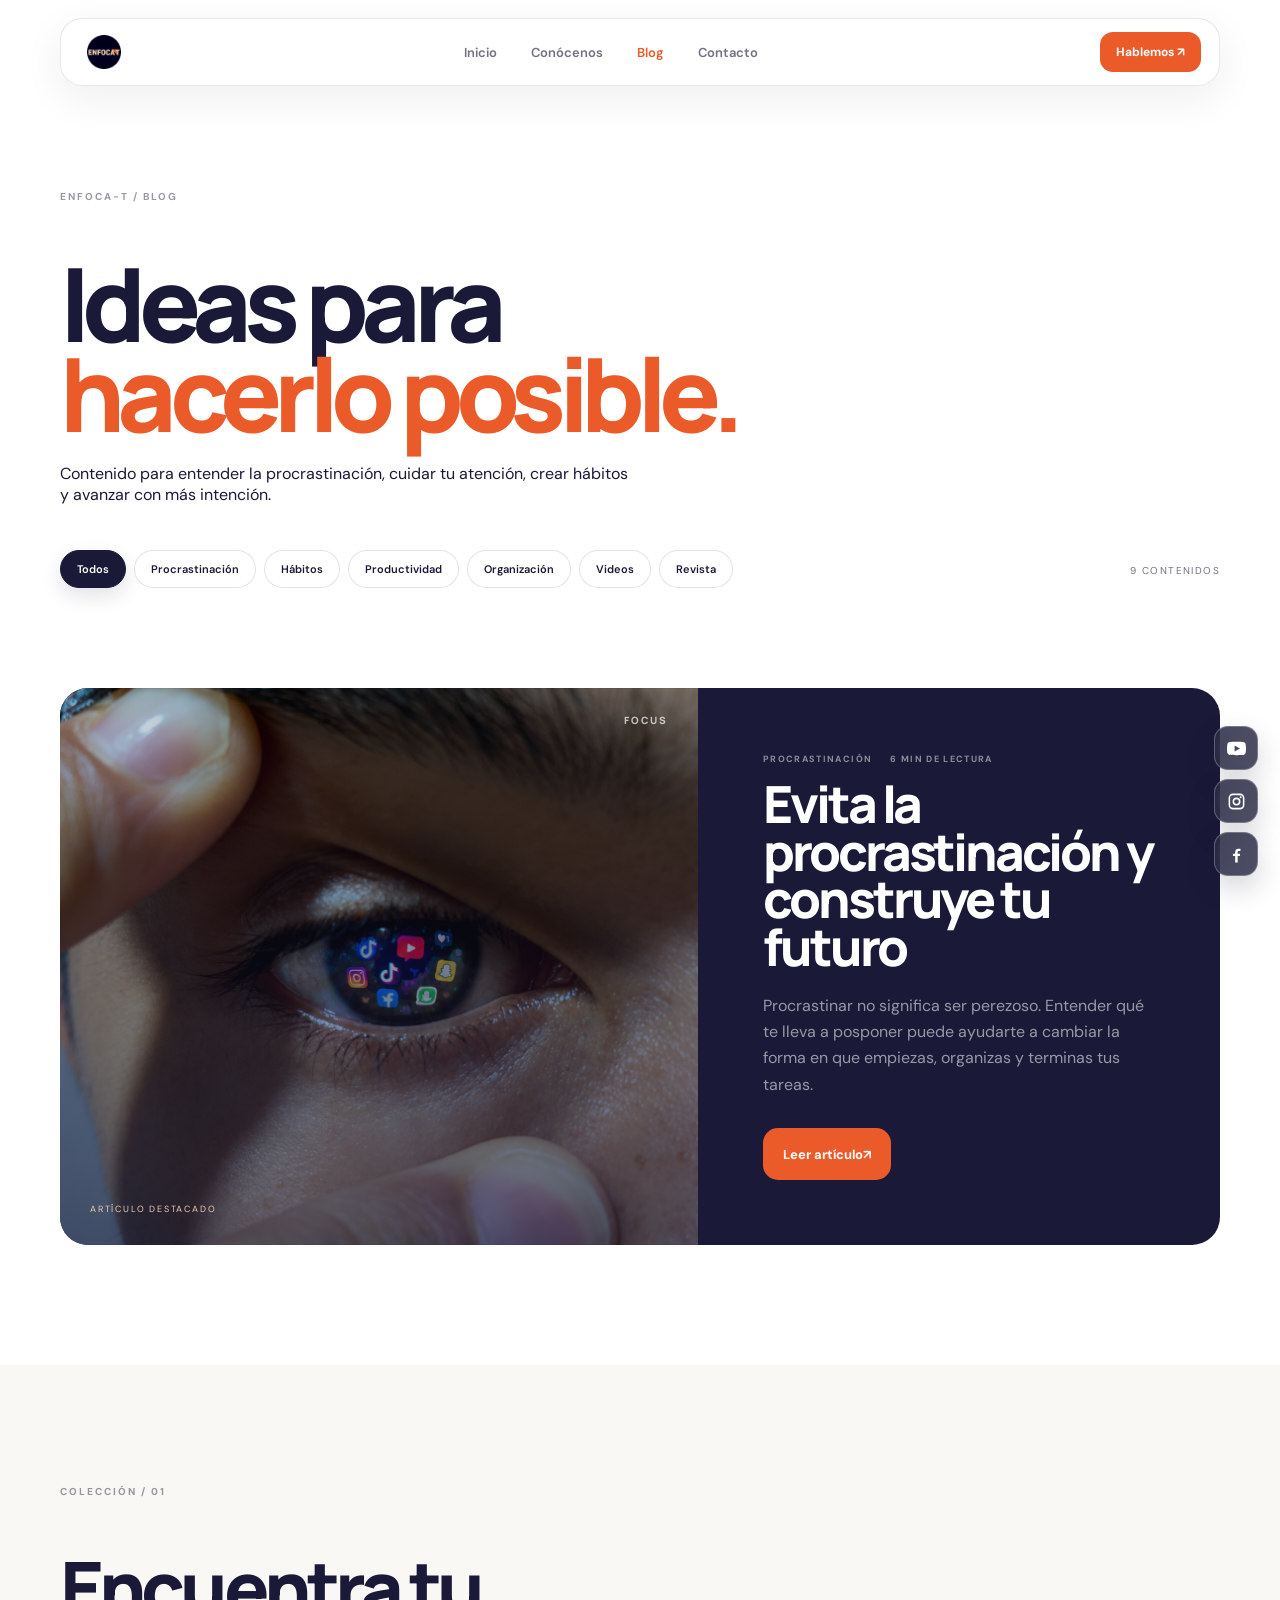
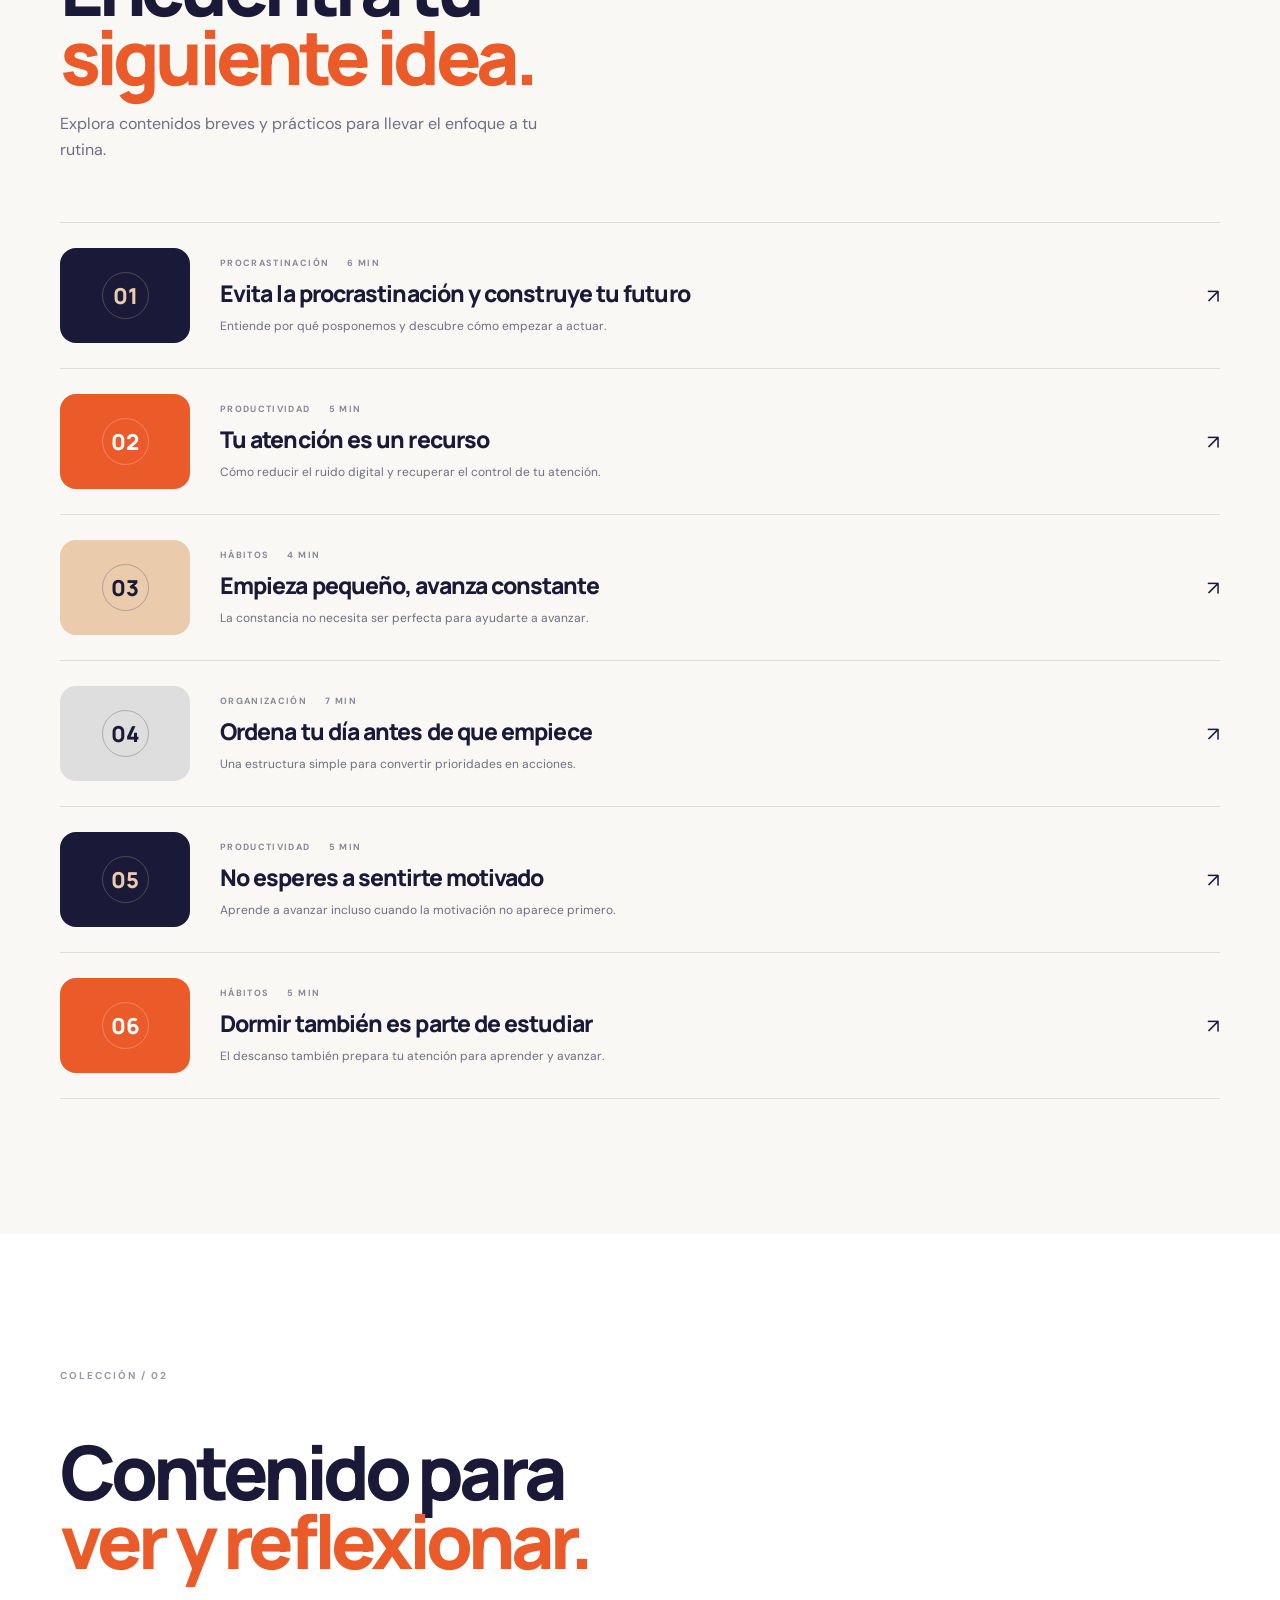
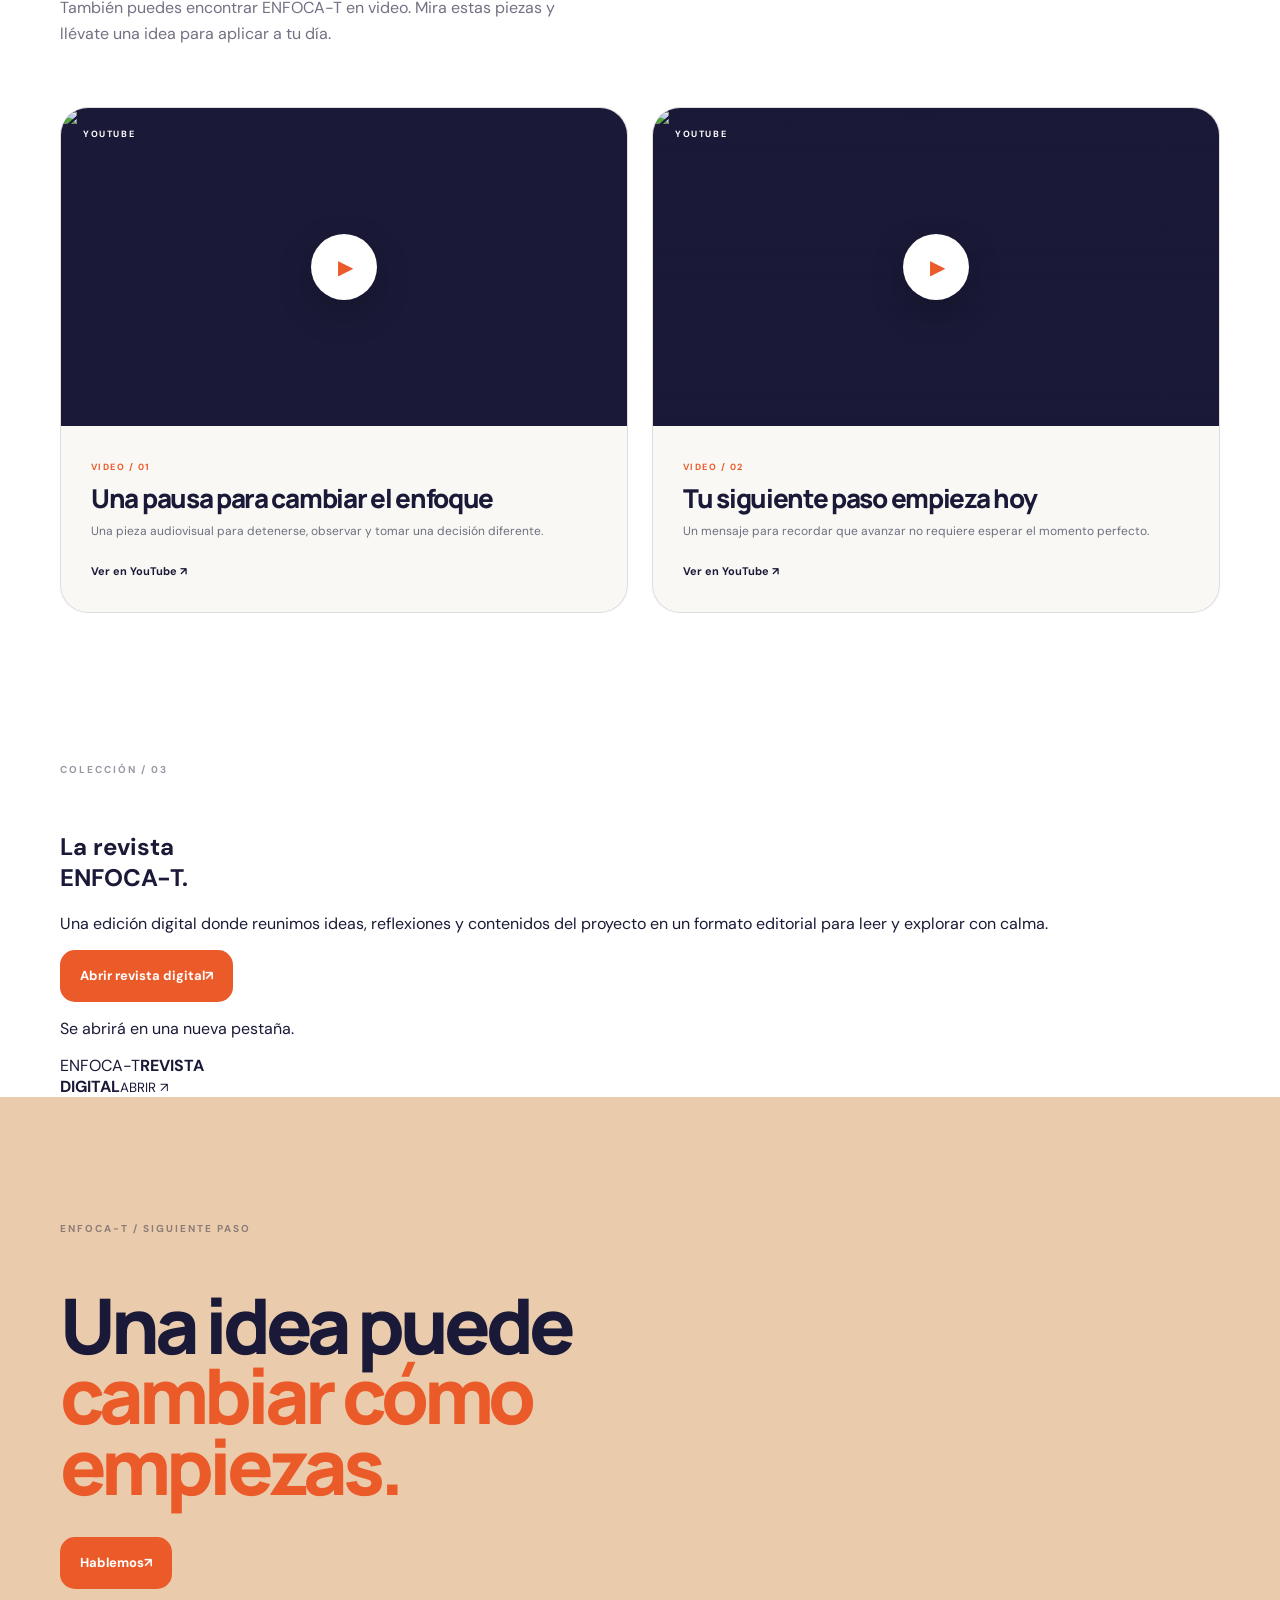
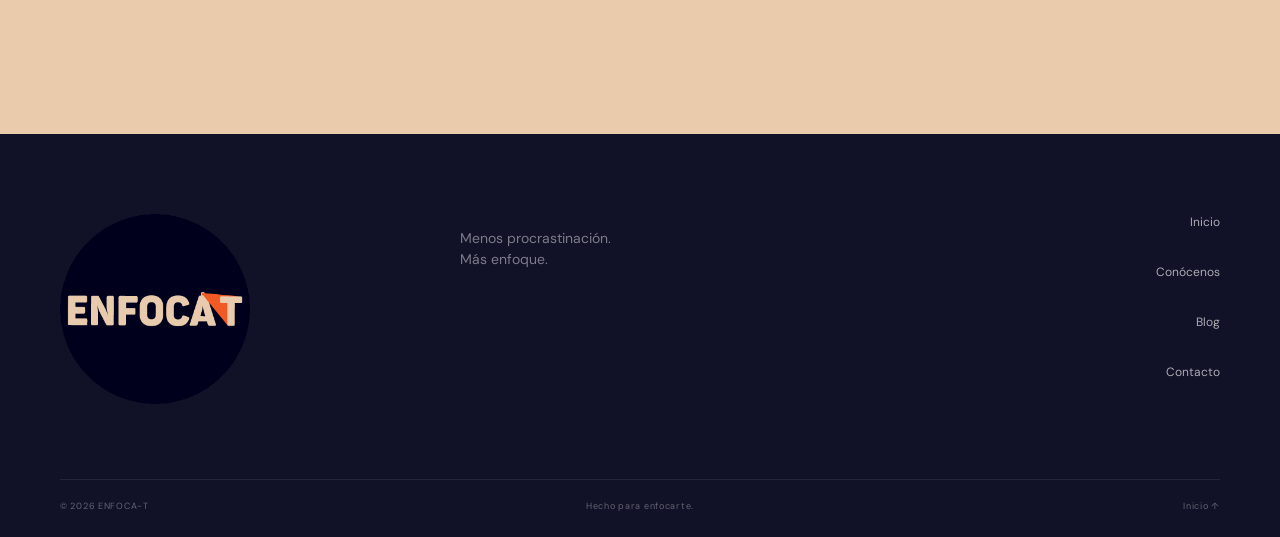
==== commit 03488cf7: "feat: add digital magazine to blog" ====
--- a/blog/index.html
+++ b/blog/index.html
@@ -1,128 +1,24 @@
 <!doctype html>
 <html lang="es">
 <head>
-<meta charset="utf-8">
-<meta name="viewport" content="width=device-width,initial-scale=1">
-<meta name="description" content="Blog ENFOCA-T — procrastinación, hábitos, concentración, organización y productividad.">
+<meta charset="utf-8"><meta name="viewport" content="width=device-width,initial-scale=1">
+<meta name="description" content="Blog ENFOCA-T — procrastinación, hábitos, concentración, organización, productividad y revista digital.">
 <title>ENFOCA-T — Blog</title>
-<link rel="preconnect" href="https://fonts.googleapis.com">
-<link rel="preconnect" href="https://fonts.gstatic.com" crossorigin>
+<link rel="preconnect" href="https://fonts.googleapis.com"><link rel="preconnect" href="https://fonts.gstatic.com" crossorigin>
 <link href="https://fonts.googleapis.com/css2?family=DM+Sans:wght@400;500;600;700&family=Manrope:wght@500;600;700;800&display=swap" rel="stylesheet">
-<link rel="stylesheet" href="../styles/global.css">
-<link rel="stylesheet" href="blog.css">
+<link rel="stylesheet" href="../styles/global.css"><link rel="stylesheet" href="blog.css">
 </head>
 <body class="blog-page">
-<header class="site-header light-header">
-<a class="brand" href="../index.html"><img src="../assets/LOGO.png" alt="ENFOCA-T"></a>
-<nav class="main-nav"><a href="../index.html">Inicio</a><a href="../conocenos/index.html">Conócenos</a><a class="active" href="index.html">Blog</a><a href="../contacto/index.html">Contacto</a></nav>
-<a class="header-cta" href="../contacto/index.html">Hablemos <span>↗</span></a>
-<button class="menu-toggle" aria-label="Abrir menú" aria-expanded="false"><span></span><span></span></button>
-</header>
-
+<header class="site-header light-header"><a class="brand" href="../index.html"><img src="../assets/LOGO.png" alt="ENFOCA-T"></a><nav class="main-nav" aria-label="Navegación principal"><a href="../index.html">Inicio</a><a href="../conocenos/index.html">Conócenos</a><a class="active" href="index.html" aria-current="page">Blog</a><a href="../contacto/index.html">Contacto</a></nav><a class="header-cta" href="../contacto/index.html">Hablemos <span>↗</span></a><button class="menu-toggle" type="button" aria-label="Abrir menú" aria-expanded="false"><span></span><span></span></button></header>
 <main>
-<section class="blog-hero">
-<div class="section-shell">
-<p class="section-kicker">ENFOCA-T / BLOG</p>
-<h1>Ideas para<br><span>hacerlo posible.</span></h1>
-<p class="page-lead">Contenido para entender la procrastinación, cuidar tu atención, crear hábitos y avanzar con más intención.</p>
-<div class="blog-tools">
-<nav class="category-nav" aria-label="Filtrar contenidos">
-<button class="selected" type="button" data-filter="todos" aria-pressed="true">Todos</button>
-<button type="button" data-filter="procrastinacion" aria-pressed="false">Procrastinación</button>
-<button type="button" data-filter="habitos" aria-pressed="false">Hábitos</button>
-<button type="button" data-filter="productividad" aria-pressed="false">Productividad</button>
-<button type="button" data-filter="organizacion" aria-pressed="false">Organización</button>
-<button type="button" data-filter="videos" aria-pressed="false">Videos</button>
-</nav>
-<span class="filter-count" aria-live="polite">8 contenidos</span>
-</div>
-</div>
-</section>
-
-<section class="featured-article">
-<div class="section-shell featured-layout">
-<a class="featured-visual" href="procrastinacion.html" aria-label="Leer artículo destacado">
-<img src="../TODO/fotos-03.png" alt="Estudiante en una situación de distracción mientras estudia" loading="eager">
-<span>ARTÍCULO DESTACADO</span><strong>FOCUS</strong>
-</a>
-<div class="featured-copy">
-<div class="article-meta"><span>PROCRASTINACIÓN</span><span>6 MIN DE LECTURA</span></div>
-<h2>Evita la procrastinación y construye tu futuro</h2>
-<p>Procrastinar no significa ser perezoso. Entender qué te lleva a posponer puede ayudarte a cambiar la forma en que empiezas, organizas y terminas tus tareas.</p>
-<a class="button button-primary" href="procrastinacion.html">Leer artículo <span>↗</span></a>
-</div>
-</div>
-</section>
-
-<section class="articles-section">
-<div class="section-shell">
-<div class="articles-heading">
-<p class="section-kicker">COLECCIÓN / 01</p>
-<h2>Encuentra tu<br><span>siguiente idea.</span></h2>
-<p>Explora contenidos breves y prácticos para llevar el enfoque a tu rutina.</p>
-</div>
-<div class="article-list" id="article-list">
-<article data-category="procrastinacion"><div class="mini-visual">01</div><div><div class="article-meta"><span>PROCRASTINACIÓN</span><span>6 MIN</span></div><h3>Evita la procrastinación y construye tu futuro</h3><p>Entiende por qué posponemos y descubre cómo empezar a actuar.</p></div><a href="procrastinacion.html" aria-label="Leer artículo sobre procrastinación">↗</a></article>
-<article data-category="productividad"><div class="mini-visual v2">02</div><div><div class="article-meta"><span>PRODUCTIVIDAD</span><span>5 MIN</span></div><h3>Tu atención es un recurso</h3><p>Cómo reducir el ruido digital y recuperar el control de tu atención.</p></div><a href="atencion.html" aria-label="Leer artículo sobre atención">↗</a></article>
-<article data-category="habitos"><div class="mini-visual v3">03</div><div><div class="article-meta"><span>HÁBITOS</span><span>4 MIN</span></div><h3>Empieza pequeño, avanza constante</h3><p>La constancia no necesita ser perfecta para ayudarte a avanzar.</p></div><a href="habitos.html" aria-label="Leer artículo sobre hábitos">↗</a></article>
-<article data-category="organizacion"><div class="mini-visual v4">04</div><div><div class="article-meta"><span>ORGANIZACIÓN</span><span>7 MIN</span></div><h3>Ordena tu día antes de que empiece</h3><p>Una estructura simple para convertir prioridades en acciones.</p></div><a href="organizacion.html" aria-label="Leer artículo sobre organización">↗</a></article>
-<article data-category="productividad"><div class="mini-visual v5">05</div><div><div class="article-meta"><span>PRODUCTIVIDAD</span><span>5 MIN</span></div><h3>No esperes a sentirte motivado</h3><p>Aprende a avanzar incluso cuando la motivación no aparece primero.</p></div><a href="motivacion.html" aria-label="Leer artículo sobre motivación">↗</a></article>
-<article data-category="habitos"><div class="mini-visual v6">06</div><div><div class="article-meta"><span>HÁBITOS</span><span>5 MIN</span></div><h3>Dormir también es parte de estudiar</h3><p>El descanso también prepara tu atención para aprender y avanzar.</p></div><a href="sueno.html" aria-label="Leer artículo sobre sueño y estudio">↗</a></article>
-</div>
-</div>
-</section>
-
-<section class="video-section">
-<div class="section-shell">
-<div class="articles-heading">
-<p class="section-kicker">COLECCIÓN / 02</p>
-<h2>Contenido para<br><span>ver y reflexionar.</span></h2>
-<p>También puedes encontrar ENFOCA-T en video. Mira estas piezas y llévate una idea para aplicar a tu día.</p>
-</div>
-<div class="video-grid">
-<article class="video-card" data-category="videos">
-<a class="video-frame" href="https://youtu.be/oyWa1HFEA1E" target="_blank" rel="noopener noreferrer" aria-label="Ver Una pausa para cambiar el enfoque en YouTube">
-<img src="https://i.ytimg.com/vi/oyWa1HFEA1E/hqdefault.jpg" alt="Miniatura del video Una pausa para cambiar el enfoque" loading="lazy">
-<span class="play-button" aria-hidden="true">▶</span>
-<span class="video-platform">YOUTUBE</span>
-</a>
-<div class="video-copy"><span>VIDEO / 01</span><h3>Una pausa para cambiar el enfoque</h3><p>Una pieza audiovisual para detenerse, observar y tomar una decisión diferente.</p><a href="https://youtu.be/oyWa1HFEA1E" target="_blank" rel="noopener noreferrer">Ver en YouTube ↗</a></div>
-</article>
-<article class="video-card" data-category="videos">
-<a class="video-frame" href="https://youtu.be/1uy5HZht3WU" target="_blank" rel="noopener noreferrer" aria-label="Ver Tu siguiente paso empieza hoy en YouTube">
-<img src="https://i.ytimg.com/vi/1uy5HZht3WU/hqdefault.jpg" alt="Miniatura del video Tu siguiente paso empieza hoy" loading="lazy">
-<span class="play-button" aria-hidden="true">▶</span>
-<span class="video-platform">YOUTUBE</span>
-</a>
-<div class="video-copy"><span>VIDEO / 02</span><h3>Tu siguiente paso empieza hoy</h3><p>Un mensaje para recordar que avanzar no requiere esperar el momento perfecto.</p><a href="https://youtu.be/1uy5HZht3WU" target="_blank" rel="noopener noreferrer">Ver en YouTube ↗</a></div>
-</article>
-</div>
-</div>
-</section>
-
+<section class="blog-hero"><div class="section-shell"><p class="section-kicker">ENFOCA-T / BLOG</p><h1>Ideas para<br><span>hacerlo posible.</span></h1><p class="page-lead">Contenido para entender la procrastinación, cuidar tu atención, crear hábitos y avanzar con más intención.</p><div class="blog-tools"><nav class="category-nav" aria-label="Filtrar contenidos"><button class="selected" type="button" data-filter="todos" aria-pressed="true">Todos</button><button type="button" data-filter="procrastinacion" aria-pressed="false">Procrastinación</button><button type="button" data-filter="habitos" aria-pressed="false">Hábitos</button><button type="button" data-filter="productividad" aria-pressed="false">Productividad</button><button type="button" data-filter="organizacion" aria-pressed="false">Organización</button><button type="button" data-filter="videos" aria-pressed="false">Videos</button><button type="button" data-filter="revista" aria-pressed="false">Revista</button></nav><span class="filter-count" aria-live="polite">9 contenidos</span></div></div></section>
+<section class="featured-article"><div class="section-shell featured-layout"><a class="featured-visual" href="procrastinacion.html" aria-label="Leer artículo destacado"><img src="../TODO/fotos-03.png" alt="Estudiante en una situación de distracción mientras estudia" loading="eager"><span>ARTÍCULO DESTACADO</span><strong>FOCUS</strong></a><div class="featured-copy"><div class="article-meta"><span>PROCRASTINACIÓN</span><span>6 MIN DE LECTURA</span></div><h2>Evita la procrastinación y construye tu futuro</h2><p>Procrastinar no significa ser perezoso. Entender qué te lleva a posponer puede ayudarte a cambiar la forma en que empiezas, organizas y terminas tus tareas.</p><a class="button button-primary" href="procrastinacion.html">Leer artículo <span>↗</span></a></div></div></section>
+<section class="articles-section"><div class="section-shell"><div class="articles-heading"><p class="section-kicker">COLECCIÓN / 01</p><h2>Encuentra tu<br><span>siguiente idea.</span></h2><p>Explora contenidos breves y prácticos para llevar el enfoque a tu rutina.</p></div><div class="article-list" id="article-list"><article data-category="procrastinacion"><div class="mini-visual">01</div><div><div class="article-meta"><span>PROCRASTINACIÓN</span><span>6 MIN</span></div><h3>Evita la procrastinación y construye tu futuro</h3><p>Entiende por qué posponemos y descubre cómo empezar a actuar.</p></div><a href="procrastinacion.html" aria-label="Leer artículo sobre procrastinación">↗</a></article><article data-category="productividad"><div class="mini-visual v2">02</div><div><div class="article-meta"><span>PRODUCTIVIDAD</span><span>5 MIN</span></div><h3>Tu atención es un recurso</h3><p>Cómo reducir el ruido digital y recuperar el control de tu atención.</p></div><a href="atencion.html" aria-label="Leer artículo sobre atención">↗</a></article><article data-category="habitos"><div class="mini-visual v3">03</div><div><div class="article-meta"><span>HÁBITOS</span><span>4 MIN</span></div><h3>Empieza pequeño, avanza constante</h3><p>La constancia no necesita ser perfecta para ayudarte a avanzar.</p></div><a href="habitos.html" aria-label="Leer artículo sobre hábitos">↗</a></article><article data-category="organizacion"><div class="mini-visual v4">04</div><div><div class="article-meta"><span>ORGANIZACIÓN</span><span>7 MIN</span></div><h3>Ordena tu día antes de que empiece</h3><p>Una estructura simple para convertir prioridades en acciones.</p></div><a href="organizacion.html" aria-label="Leer artículo sobre organización">↗</a></article><article data-category="productividad"><div class="mini-visual v5">05</div><div><div class="article-meta"><span>PRODUCTIVIDAD</span><span>5 MIN</span></div><h3>No esperes a sentirte motivado</h3><p>Aprende a avanzar incluso cuando la motivación no aparece primero.</p></div><a href="motivacion.html" aria-label="Leer artículo sobre motivación">↗</a></article><article data-category="habitos"><div class="mini-visual v6">06</div><div><div class="article-meta"><span>HÁBITOS</span><span>5 MIN</span></div><h3>Dormir también es parte de estudiar</h3><p>El descanso también prepara tu atención para aprender y avanzar.</p></div><a href="sueno.html" aria-label="Leer artículo sobre sueño y estudio">↗</a></article></div></div></section>
+<section class="video-section"><div class="section-shell"><div class="articles-heading"><p class="section-kicker">COLECCIÓN / 02</p><h2>Contenido para<br><span>ver y reflexionar.</span></h2><p>También puedes encontrar ENFOCA-T en video. Mira estas piezas y llévate una idea para aplicar a tu día.</p></div><div class="video-grid"><article class="video-card" data-category="videos"><a class="video-frame" href="https://youtu.be/oyWa1HFEA1E" target="_blank" rel="noopener noreferrer" aria-label="Ver video en YouTube"><img src="https://i.ytimg.com/vi/oyWa1HFEA1E/hqdefault.jpg" alt="Miniatura del primer video de ENFOCA-T" loading="lazy"><span class="play-button" aria-hidden="true">▶</span><span class="video-platform">YOUTUBE</span></a><div class="video-copy"><span>VIDEO / 01</span><h3>Una pausa para cambiar el enfoque</h3><p>Una pieza audiovisual para detenerse, observar y tomar una decisión diferente.</p><a href="https://youtu.be/oyWa1HFEA1E" target="_blank" rel="noopener noreferrer">Ver en YouTube ↗</a></div></article><article class="video-card" data-category="videos"><a class="video-frame" href="https://youtu.be/1uy5HZht3WU" target="_blank" rel="noopener noreferrer" aria-label="Ver segundo video en YouTube"><img src="https://i.ytimg.com/vi/1uy5HZht3WU/hqdefault.jpg" alt="Miniatura del segundo video de ENFOCA-T" loading="lazy"><span class="play-button" aria-hidden="true">▶</span><span class="video-platform">YOUTUBE</span></a><div class="video-copy"><span>VIDEO / 02</span><h3>Tu siguiente paso empieza hoy</h3><p>Un mensaje para recordar que avanzar no requiere esperar el momento perfecto.</p><a href="https://youtu.be/1uy5HZht3WU" target="_blank" rel="noopener noreferrer">Ver en YouTube ↗</a></div></article></div></div></section>
+<section class="magazine-section" id="revista"><div class="section-shell magazine-layout"><div class="magazine-copy"><p class="section-kicker">COLECCIÓN / 03</p><h2>La revista<br><span>ENFOCA-T.</span></h2><p>Una edición digital donde reunimos ideas, reflexiones y contenidos del proyecto en un formato editorial para leer y explorar con calma.</p><div class="magazine-actions"><a class="button button-primary" href="https://online.fliphtml5.com/ENFOCA-T/xcue/#p=1" target="_blank" rel="noopener noreferrer">Abrir revista digital <span>↗</span></a></div><p class="magazine-note">Se abrirá en una nueva pestaña.</p></div><a class="magazine-frame" href="https://online.fliphtml5.com/ENFOCA-T/xcue/#p=1" target="_blank" rel="noopener noreferrer" aria-label="Abrir revista digital ENFOCA-T"><div class="magazine-placeholder"><span>ENFOCA-T</span><strong>REVISTA<br>DIGITAL</strong><small>ABRIR ↗</small></div></a></div></section>
 <section class="blog-closing"><div class="section-shell"><p class="section-kicker">ENFOCA-T / SIGUIENTE PASO</p><h2>Una idea puede<br><span>cambiar cómo empiezas.</span></h2><a class="button button-primary" href="../contacto/index.html">Hablemos <span>↗</span></a></div></section>
 </main>
-
-<footer class="footer">
-<div class="footer-main"><a class="brand" href="../index.html"><img src="../assets/LOGO.png" alt="ENFOCA-T"></a><p>Menos procrastinación.<br>Más enfoque.</p><div class="footer-links"><a href="../index.html">Inicio</a><a href="../conocenos/index.html">Conócenos</a><a href="index.html">Blog</a><a href="../contacto/index.html">Contacto</a></div></div>
-<div class="footer-bottom"><span>© 2026 ENFOCA-T</span><span>Hecho para enfocarte.</span><a href="../index.html">Inicio ↑</a></div>
-</footer>
-
-<script src="../script.js"></script>
-<script>
-document.addEventListener('DOMContentLoaded',()=>{
-const buttons=[...document.querySelectorAll('[data-filter]')],articles=[...document.querySelectorAll('#article-list article')],videos=[...document.querySelectorAll('.video-card')],count=document.querySelector('.filter-count');
-const apply=(filter)=>{
-let visibleArticles=0,visibleVideos=0;
-articles.forEach(article=>{const show=filter==='todos'||article.dataset.category===filter;article.hidden=!show;if(show)visibleArticles++});
-videos.forEach(video=>{const show=filter==='todos'||filter==='videos';video.hidden=!show;if(show)visibleVideos++});
-const total=visibleArticles+visibleVideos;
-buttons.forEach(button=>{const active=button.dataset.filter===filter;button.classList.toggle('selected',active);button.setAttribute('aria-pressed',String(active))});
-count.textContent=`${total} ${total===1?'contenido':'contenidos'}`;
-};
-buttons.forEach(button=>button.addEventListener('click',()=>apply(button.dataset.filter)));
-apply('todos');
-});
-</script>
-</body>
-</html>+<footer class="footer"><div class="footer-main"><a class="brand" href="../index.html"><img src="../assets/LOGO.png" alt="ENFOCA-T"></a><p>Menos procrastinación.<br>Más enfoque.</p><div class="footer-links"><a href="../index.html">Inicio</a><a href="../conocenos/index.html">Conócenos</a><a href="index.html">Blog</a><a href="../contacto/index.html">Contacto</a></div></div><div class="footer-bottom"><span>© 2026 ENFOCA-T</span><span>Hecho para enfocarte.</span><a href="../index.html">Inicio ↑</a></div></footer>
+<script src="../script.js"></script><script>
+document.addEventListener('DOMContentLoaded',()=>{const buttons=[...document.querySelectorAll('[data-filter]')],articles=[...document.querySelectorAll('#article-list article')],videos=[...document.querySelectorAll('.video-card')],magazine=document.querySelector('.magazine-section'),count=document.querySelector('.filter-count');const apply=filter=>{let total=0;articles.forEach(el=>{const show=filter==='todos'||el.dataset.category===filter;el.hidden=!show;if(show)total++});videos.forEach(el=>{const show=filter==='todos'||filter==='videos';el.hidden=!show;if(show)total++});if(magazine){const show=filter==='todos'||filter==='revista';magazine.hidden=!show;if(show)total++}buttons.forEach(b=>{const active=b.dataset.filter===filter;b.classList.toggle('selected',active);b.setAttribute('aria-pressed',String(active))});count.textContent=`${total} ${total===1?'contenido':'contenidos'}`};buttons.forEach(b=>b.addEventListener('click',()=>apply(b.dataset.filter)));apply('todos')});
+</script></body></html>
--- a/blog/blog.css
+++ b/blog/blog.css
@@ -1 +1 @@
-.blog-page{background:#fff}.blog-hero{padding:190px 0 70px}.blog-hero h1,.articles-heading h2,.featured-copy h2,.article-list h3,.video-copy h3{font-family:Manrope,sans-serif;font-weight:800}.blog-hero h1{font-size:clamp(58px,8vw,110px);line-height:.88;letter-spacing:-.075em;margin:0 0 25px}.blog-hero h1 span{color:var(--orange)}.blog-hero .page-lead{max-width:570px}.blog-tools{display:flex;align-items:end;justify-content:space-between;gap:25px;margin-top:45px}.category-nav{display:flex;gap:8px;flex-wrap:wrap}.category-nav button{appearance:none;background:#fff;color:var(--blue);padding:11px 16px;border:1px solid var(--line);border-radius:999px;font:600 11px 'DM Sans',sans-serif;cursor:pointer;transition:transform .25s var(--ease),background .25s,color .25s,border-color .25s,box-shadow .25s}.category-nav button:hover{transform:translateY(-2px);border-color:rgba(26,26,56,.3)}.category-nav button.selected{background:var(--blue);color:#fff;border-color:var(--blue);box-shadow:0 8px 20px rgba(26,26,56,.12)}.filter-count{font-size:10px;letter-spacing:.14em;text-transform:uppercase;color:var(--muted);white-space:nowrap;padding-bottom:11px}.featured-article{padding:30px 0 120px}.featured-layout{background:var(--blue);color:#fff;border-radius:var(--radius);overflow:hidden;display:grid;grid-template-columns:1.1fr .9fr;min-height:530px}.featured-visual{position:relative;overflow:hidden;min-height:530px}.featured-visual img{width:100%;height:100%;object-fit:cover;display:block;transition:transform .7s var(--ease)}.featured-layout:hover .featured-visual img{transform:scale(1.035)}.featured-visual::after{content:'';position:absolute;inset:0;background:linear-gradient(180deg,rgba(26,26,56,.05),rgba(26,26,56,.58));pointer-events:none}.featured-visual span{position:absolute;z-index:2;left:30px;bottom:30px;font-size:9px;letter-spacing:.2em;color:var(--beige)}.featured-visual strong{position:absolute;z-index:2;right:30px;top:25px;font:800 10px Manrope;letter-spacing:.2em;color:rgba(255,255,255,.7)}.featured-copy{padding:65px;align-self:center}.featured-copy h2{font-size:clamp(38px,4vw,62px);line-height:.93;letter-spacing:-.06em;margin:15px 0 22px}.featured-copy p{color:rgba(255,255,255,.55);line-height:1.65;max-width:450px;margin-bottom:30px}.article-meta{display:flex;gap:18px;font-size:9px;font-weight:700;letter-spacing:.15em;opacity:.5}.video-section{padding:120px 0 150px;background:#fff}.video-section .section-kicker{color:rgba(26,26,56,.45);margin-bottom:55px}.video-section .articles-heading>p:last-child{max-width:520px;color:var(--muted);line-height:1.6;margin-top:20px}.video-grid{display:grid;grid-template-columns:1fr 1fr;gap:18px;margin-top:60px}.video-card{border:1px solid var(--line);border-radius:var(--radius);overflow:hidden;background:#f9f8f5;transition:transform .35s var(--ease),box-shadow .35s var(--ease)}.video-card:hover{transform:translateY(-7px);box-shadow:0 22px 50px rgba(26,26,56,.1)}.video-frame{position:relative;aspect-ratio:16/9;background:var(--blue);overflow:hidden}.video-frame iframe{position:absolute;inset:0;width:100%;height:100%;border:0}.video-copy{padding:25px 28px 30px}.video-copy>span{font-size:9px;font-weight:700;letter-spacing:.16em;color:var(--orange)}.video-copy h3{font-size:26px;line-height:1.05;letter-spacing:-.05em;margin:10px 0}.video-copy p{font-size:12px;color:var(--muted);line-height:1.55;margin:0 0 18px}.video-copy a{font-size:11px;font-weight:700;color:var(--blue)}.video-copy a:hover{color:var(--orange)}.video-card[hidden]{display:none}.articles-section{padding:120px 0 150px;background:#f9f8f5}.articles-heading h2{font-size:clamp(45px,6vw,75px);line-height:.92;letter-spacing:-.065em;margin:0}.articles-heading h2 span{color:var(--orange)}.articles-heading>p:last-child{max-width:420px;color:var(--muted);line-height:1.6;margin-top:20px}.article-list{margin-top:60px;border-top:1px solid var(--line)}.article-list article{display:grid;grid-template-columns:130px 1fr 30px;gap:30px;align-items:center;padding:25px 0;border-bottom:1px solid var(--line);transition:opacity .25s,transform .25s}.article-list article:not([hidden]){animation:articleIn .35s ease both}.article-list article[hidden]{display:none}.mini-visual{height:95px;border-radius:16px;background:var(--blue);color:var(--beige);display:grid;place-items:center;font:800 22px Manrope;position:relative;overflow:hidden}.mini-visual:after{content:'';position:absolute;width:45px;height:45px;border:1px solid currentColor;border-radius:50%;opacity:.25}.v2{background:var(--orange);color:#fff}.v3{background:var(--beige);color:var(--blue)}.v4{background:#dedede;color:var(--blue)}.v5{background:var(--blue);color:var(--beige)}.v6{background:var(--orange);color:#fff}.article-list h3{font-size:23px;letter-spacing:-.04em;margin:8px 0}.article-list p{font-size:12px;color:var(--muted);margin:0;line-height:1.5}.article-list article>a{font-size:20px;justify-self:end;color:var(--blue);transition:transform .25s var(--ease),color .25s}.article-list article:hover>a{transform:translate(4px,-4px);color:var(--orange)}.empty-filter{padding:60px 0;text-align:center;border-top:1px solid var(--line)}.empty-filter p{color:var(--muted)}.empty-filter button{border:0;background:none;color:var(--orange);font:700 12px 'DM Sans';cursor:pointer}.footer .brand img{width:190px;height:auto}.footer .brand{max-width:200px}@keyframes articleIn{from{opacity:0;transform:translateY(8px)}to{opacity:1;transform:translateY(0)}}@media(max-width:800px){.blog-tools{align-items:flex-start;flex-direction:column}.featured-layout{grid-template-columns:1fr}.featured-visual{height:300px;min-height:300px}.featured-copy{padding:40px}.video-grid{grid-template-columns:1fr}.article-list article{grid-template-columns:80px 1fr 20px;gap:18px}.mini-visual{height:75px}}@media(max-width:560px){.blog-hero{padding-top:150px}.category-nav{gap:7px}.category-nav button{font-size:10px;padding:10px 13px}.filter-count{padding:0}.article-list article{grid-template-columns:1fr;gap:15px}.mini-visual{width:100%;height:120px}.article-list article>a{justify-self:start}.articles-section,.video-section{padding:95px 0 110px}.video-copy{padding:22px}.video-copy h3{font-size:23px}}@media(prefers-reduced-motion:reduce){.category-nav button,.article-list article,.featured-visual img,.video-card{transition:none;animation:none}}+.blog-page{background:#fff}.blog-hero{padding:190px 0 70px}.blog-hero h1,.articles-heading h2,.featured-copy h2,.article-list h3,.video-copy h3,.blog-closing h2{font-family:Manrope,sans-serif;font-weight:800}.blog-hero h1{font-size:clamp(58px,8vw,110px);line-height:.88;letter-spacing:-.075em;margin:0 0 25px}.blog-hero h1 span,.articles-heading h2 span,.blog-closing h2 span{color:var(--orange)}.blog-hero .page-lead{max-width:570px}.blog-tools{display:flex;align-items:end;justify-content:space-between;gap:25px;margin-top:45px}.category-nav{display:flex;gap:8px;flex-wrap:wrap}.category-nav button{appearance:none;background:#fff;color:var(--blue);padding:11px 16px;border:1px solid var(--line);border-radius:999px;font:600 11px 'DM Sans',sans-serif;cursor:pointer;transition:transform .25s var(--ease),background .25s,color .25s,border-color .25s,box-shadow .25s}.category-nav button:hover{transform:translateY(-2px);border-color:rgba(26,26,56,.3)}.category-nav button.selected{background:var(--blue);color:#fff;border-color:var(--blue);box-shadow:0 8px 20px rgba(26,26,56,.12)}.filter-count{font-size:10px;letter-spacing:.14em;text-transform:uppercase;color:var(--muted);white-space:nowrap;padding-bottom:11px}.featured-article{padding:30px 0 120px}.featured-layout{background:var(--blue);color:#fff;border-radius:var(--radius);overflow:hidden;display:grid;grid-template-columns:1.1fr .9fr;min-height:530px}.featured-visual{position:relative;overflow:hidden;min-height:530px}.featured-visual img{width:100%;height:100%;object-fit:cover;display:block;transition:transform .7s var(--ease)}.featured-layout:hover .featured-visual img{transform:scale(1.035)}.featured-visual::after{content:'';position:absolute;inset:0;background:linear-gradient(180deg,rgba(26,26,56,.05),rgba(26,26,56,.58));pointer-events:none}.featured-visual span{position:absolute;z-index:2;left:30px;bottom:30px;font-size:9px;letter-spacing:.2em;color:var(--beige)}.featured-visual strong{position:absolute;z-index:2;right:30px;top:25px;font:800 10px Manrope;letter-spacing:.2em;color:rgba(255,255,255,.7)}.featured-copy{padding:65px;align-self:center}.featured-copy h2{font-size:clamp(38px,4vw,62px);line-height:.93;letter-spacing:-.06em;margin:15px 0 22px}.featured-copy p{color:rgba(255,255,255,.55);line-height:1.65;max-width:450px;margin-bottom:30px}.article-meta{display:flex;gap:18px;font-size:9px;font-weight:700;letter-spacing:.15em;opacity:.5}.articles-section{padding:120px 0 135px;background:#f9f8f5}.articles-heading h2{font-size:clamp(45px,6vw,75px);line-height:.92;letter-spacing:-.065em;margin:0}.articles-heading>p:last-child{max-width:520px;color:var(--muted);line-height:1.6;margin-top:20px}.article-list{margin-top:60px;border-top:1px solid var(--line)}.article-list article{display:grid;grid-template-columns:130px 1fr 30px;gap:30px;align-items:center;padding:25px 0;border-bottom:1px solid var(--line);transition:opacity .25s,transform .25s}.article-list article:not([hidden]){animation:articleIn .35s ease both}.article-list article[hidden]{display:none}.mini-visual{height:95px;border-radius:16px;background:var(--blue);color:var(--beige);display:grid;place-items:center;font:800 22px Manrope;position:relative;overflow:hidden}.mini-visual:after{content:'';position:absolute;width:45px;height:45px;border:1px solid currentColor;border-radius:50%;opacity:.25}.v2{background:var(--orange);color:#fff}.v3{background:var(--beige);color:var(--blue)}.v4{background:#dedede;color:var(--blue)}.v5{background:var(--blue);color:var(--beige)}.v6{background:var(--orange);color:#fff}.article-list h3{font-size:23px;letter-spacing:-.04em;margin:8px 0}.article-list p{font-size:12px;color:var(--muted);margin:0;line-height:1.5}.article-list article>a{font-size:20px;justify-self:end;color:var(--blue);transition:transform .25s var(--ease),color .25s}.article-list article:hover>a{transform:translate(4px,-4px);color:var(--orange)}.video-section{padding:135px 0 150px;background:#fff}.video-grid{display:grid;grid-template-columns:repeat(2,minmax(0,1fr));gap:24px;margin-top:60px}.video-card{border:1px solid var(--line);border-radius:var(--radius);overflow:hidden;background:#f9f8f5;transition:transform .35s var(--ease),box-shadow .35s var(--ease)}.video-card:hover{transform:translateY(-7px);box-shadow:0 22px 50px rgba(26,26,56,.1)}.video-frame{display:block;position:relative;aspect-ratio:16/9;background:var(--blue);overflow:hidden;text-decoration:none}.video-frame img{width:100%;height:100%;display:block;object-fit:cover;transition:transform .55s var(--ease),filter .35s ease}.video-frame::after{content:'';position:absolute;inset:0;background:linear-gradient(180deg,rgba(26,26,56,.04),rgba(26,26,56,.48));pointer-events:none}.video-card:hover .video-frame img{transform:scale(1.035);filter:brightness(.86)}.play-button{position:absolute;z-index:2;left:50%;top:50%;transform:translate(-50%,-50%);width:66px;height:66px;border-radius:50%;display:grid;place-items:center;background:#fff;color:var(--orange);font-size:20px;padding-left:3px;box-shadow:0 12px 35px rgba(0,0,0,.22);transition:transform .3s var(--ease)}.video-card:hover .play-button{transform:translate(-50%,-50%) scale(1.08)}.video-platform{position:absolute;z-index:2;left:22px;top:20px;color:#fff;font:700 9px 'DM Sans',sans-serif;letter-spacing:.18em}.video-copy{padding:28px 30px 32px}.video-copy>span{font-size:9px;font-weight:700;letter-spacing:.16em;color:var(--orange)}.video-copy h3{font-size:26px;line-height:1.05;letter-spacing:-.05em;margin:10px 0}.video-copy p{font-size:12px;color:var(--muted);line-height:1.55;margin:0 0 18px}.video-copy a{font-size:11px;font-weight:700;color:var(--blue)}.video-copy a:hover{color:var(--orange)}.video-card[hidden]{display:none}.empty-filter{padding:60px 0;text-align:center;border-top:1px solid var(--line)}.empty-filter p{color:var(--muted)}.empty-filter button{border:0;background:none;color:var(--orange);font:700 12px 'DM Sans';cursor:pointer}.blog-closing{padding:125px 0 145px;background:var(--beige)}.blog-closing h2{font-size:clamp(48px,6vw,78px);line-height:.92;letter-spacing:-.065em;margin:0 0 35px;max-width:800px}.footer .brand img{width:190px;height:auto}.footer .brand{max-width:200px}@keyframes articleIn{from{opacity:0;transform:translateY(8px)}to{opacity:1;transform:translateY(0)}}@media(max-width:800px){.blog-tools{align-items:flex-start;flex-direction:column}.featured-layout{grid-template-columns:1fr}.featured-visual{height:300px;min-height:300px}.featured-copy{padding:40px}.video-grid{grid-template-columns:1fr}.article-list article{grid-template-columns:80px 1fr 20px;gap:18px}.mini-visual{height:75px}}@media(max-width:560px){.blog-hero{padding-top:150px}.category-nav{gap:7px}.category-nav button{font-size:10px;padding:10px 13px}.filter-count{padding:0}.article-list article{grid-template-columns:1fr;gap:15px}.mini-visual{width:100%;height:120px}.article-list article>a{justify-self:start}.articles-section,.video-section{padding:95px 0 110px}.video-copy{padding:22px}.video-copy h3{font-size:23px}.play-button{width:56px;height:56px;font-size:17px}.blog-closing{padding:95px 0 110px}}@media(prefers-reduced-motion:reduce){.category-nav button,.article-list article,.featured-visual img,.video-card,.video-frame img,.play-button{transition:none;animation:none}}
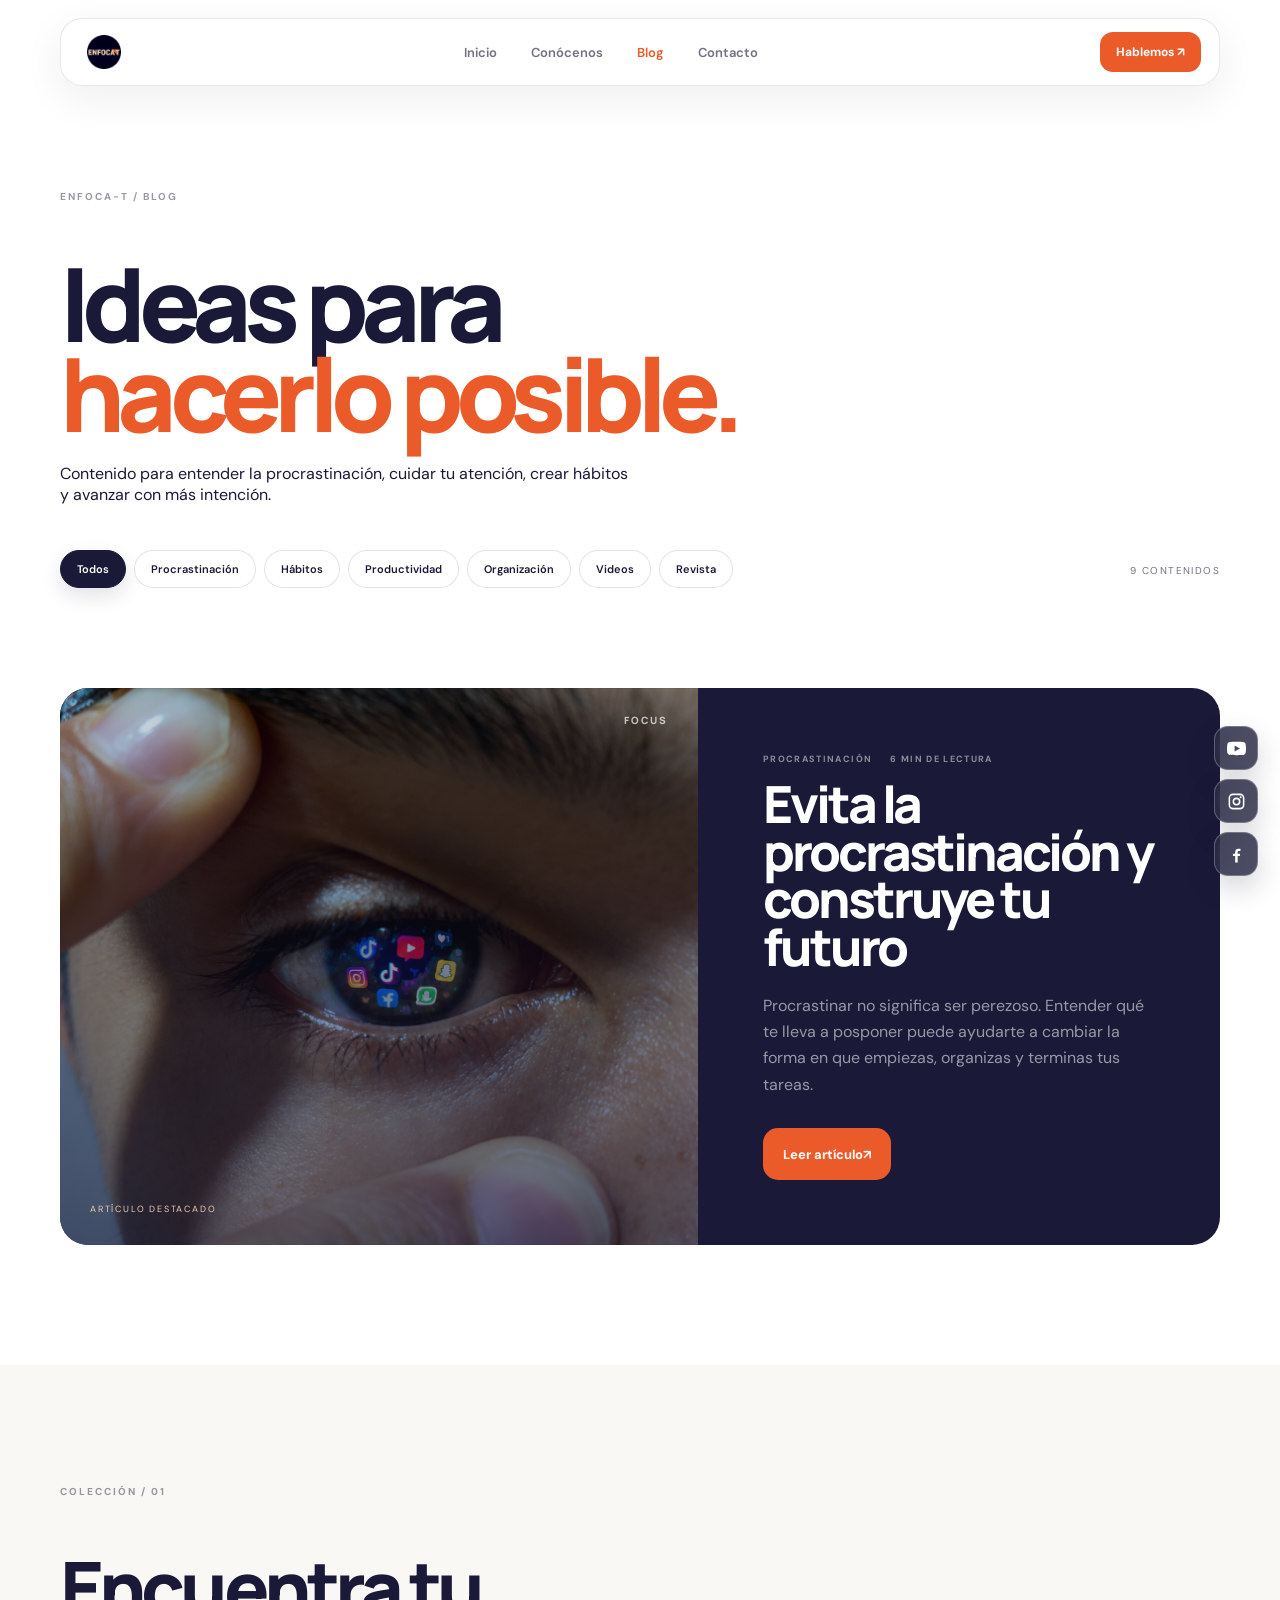
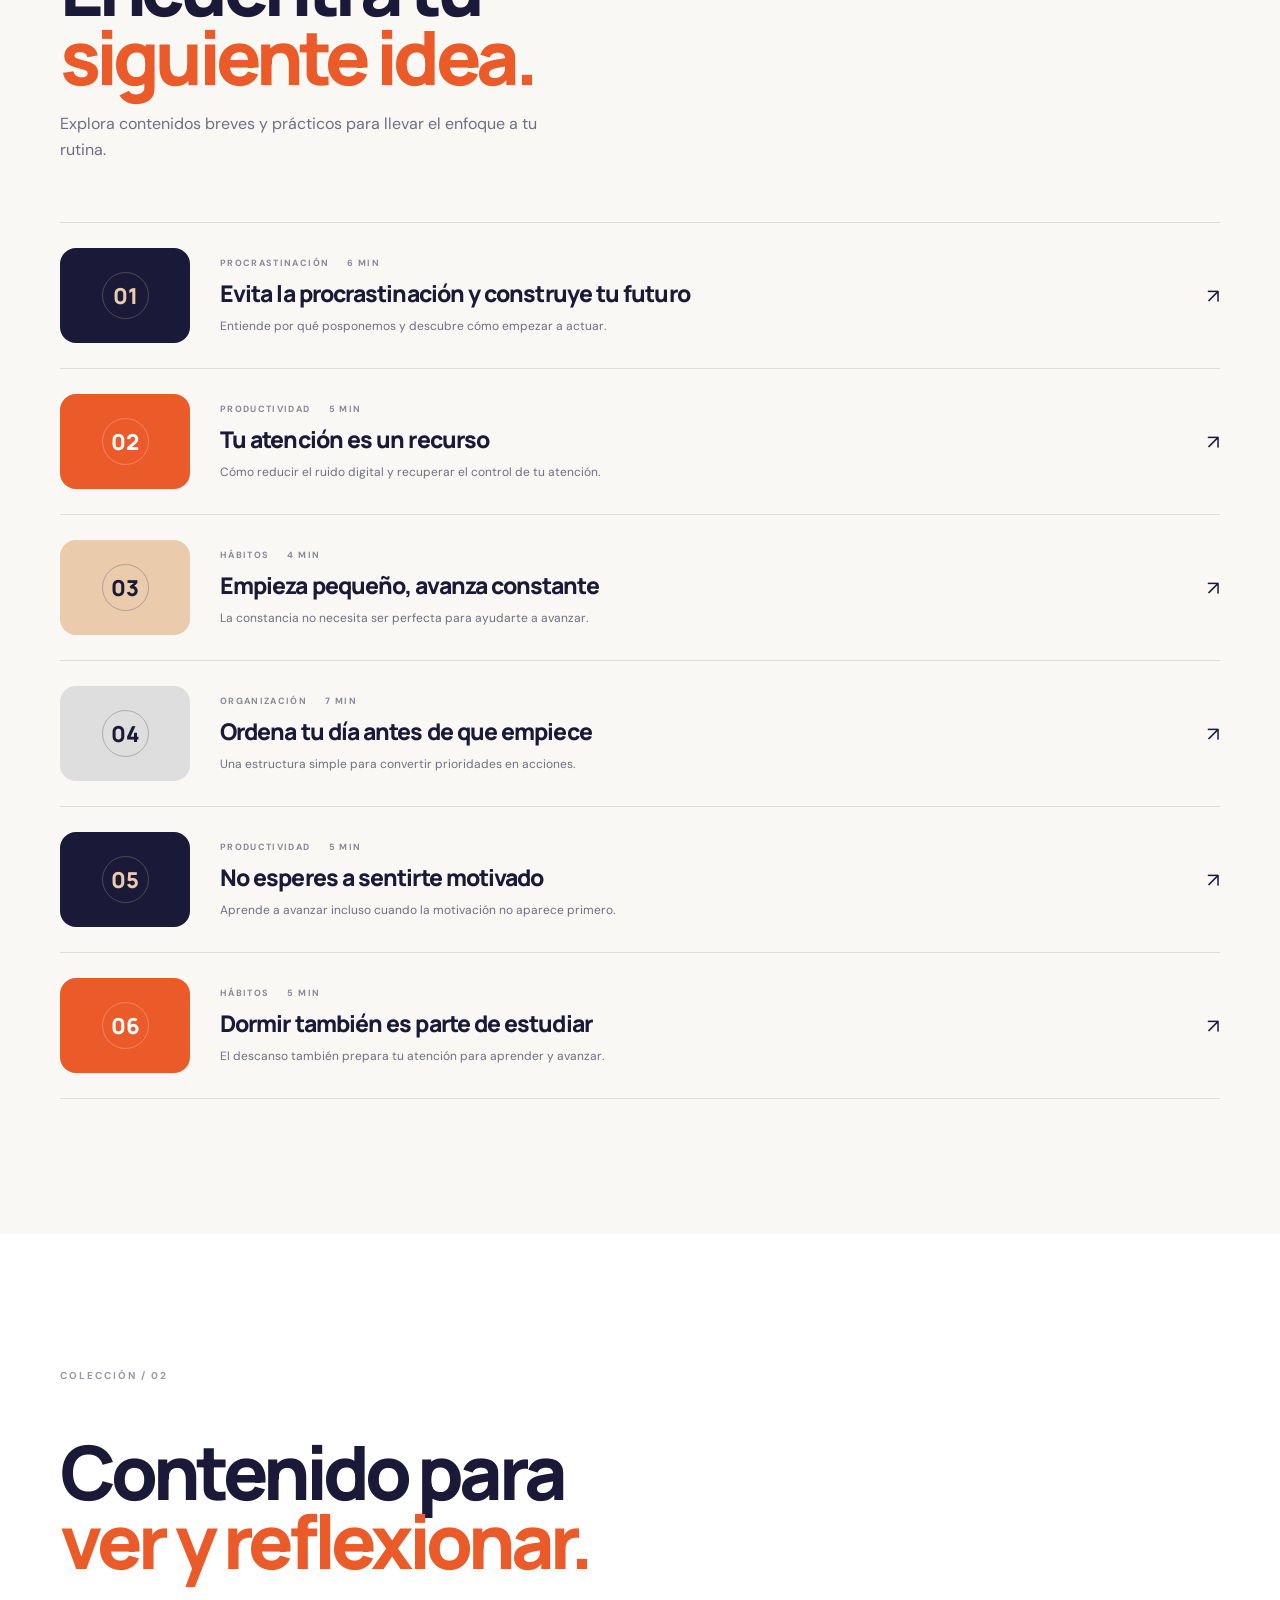
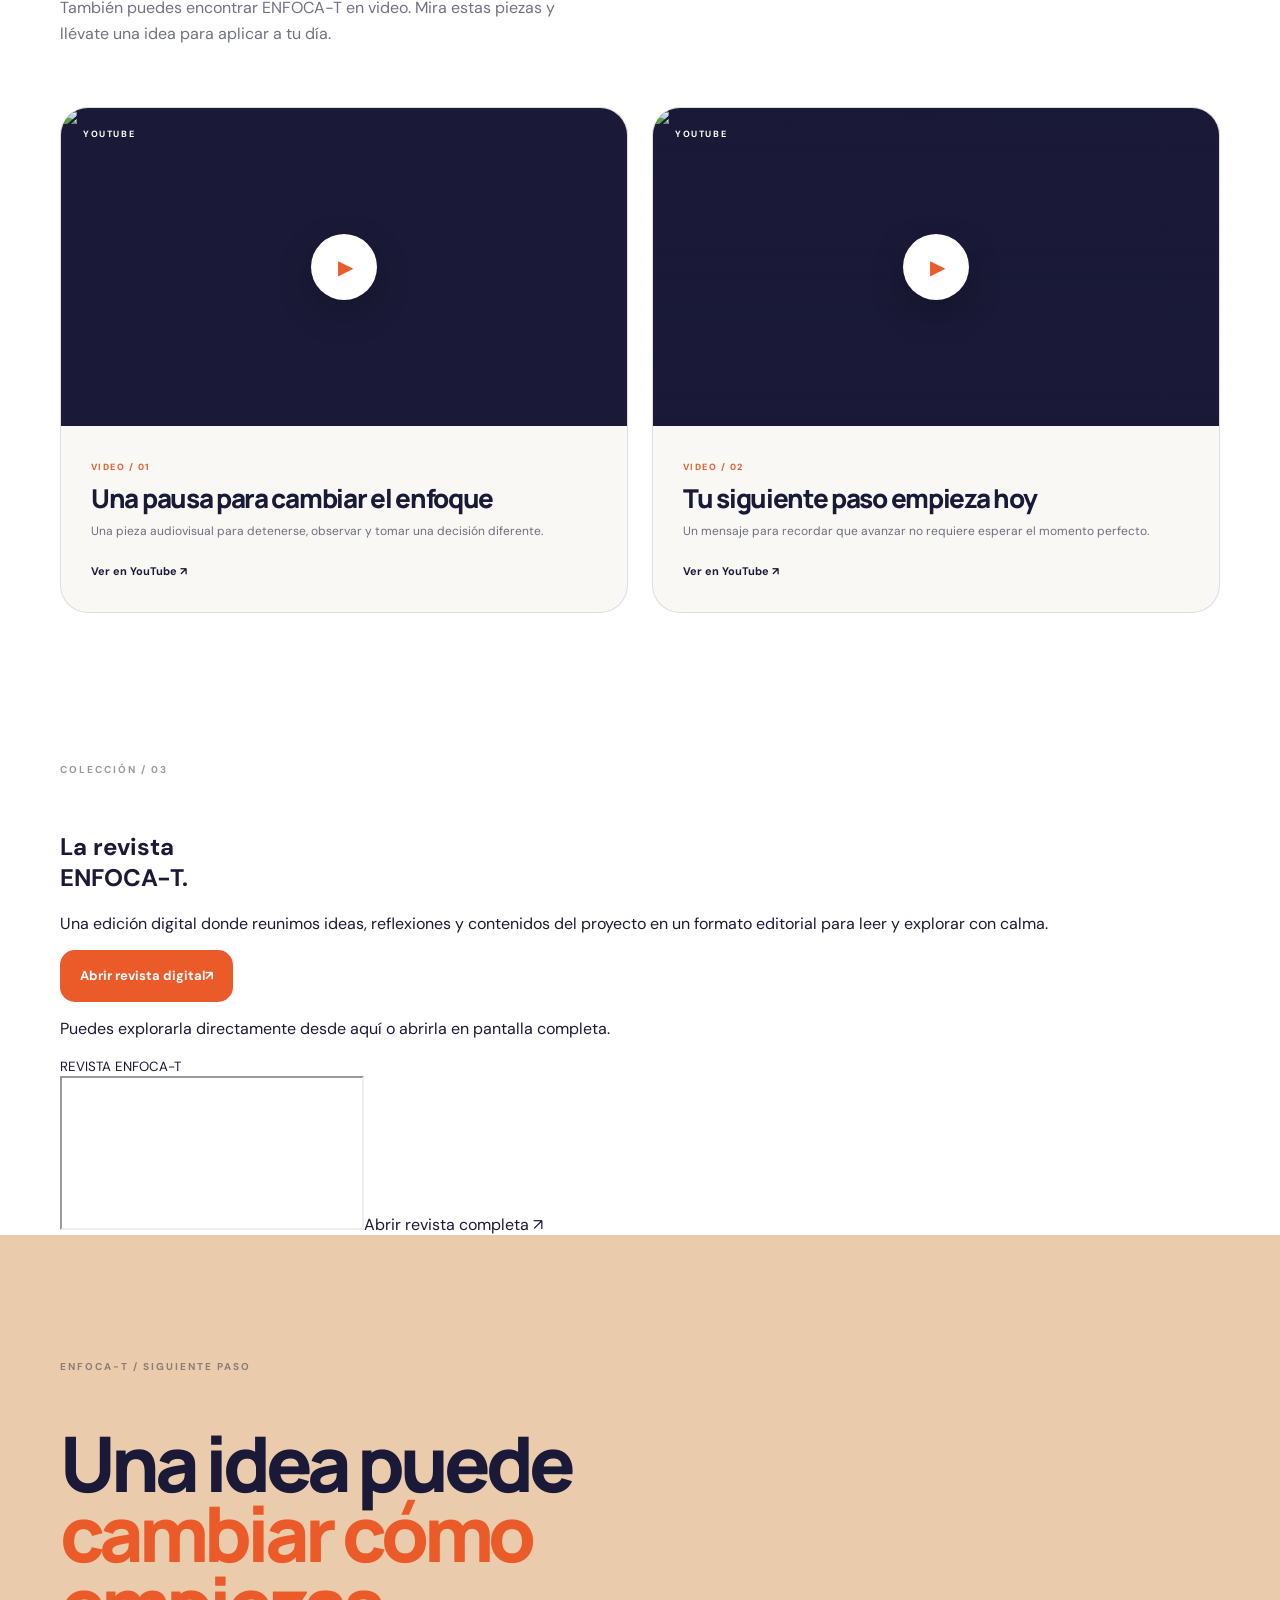
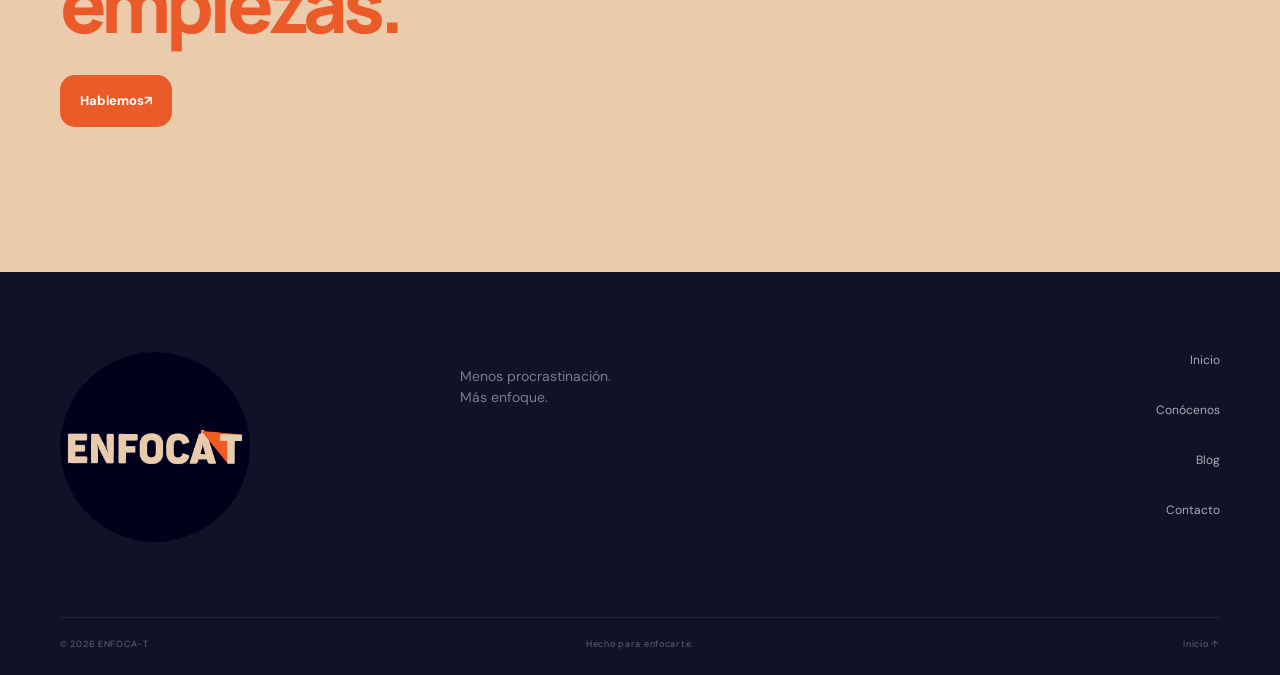
==== commit afd0825b: "Agregar previsualización integrada de la revista digital" ====
--- a/blog/index.html
+++ b/blog/index.html
@@ -15,7 +15,7 @@
 <section class="featured-article"><div class="section-shell featured-layout"><a class="featured-visual" href="procrastinacion.html" aria-label="Leer artículo destacado"><img src="../TODO/fotos-03.png" alt="Estudiante en una situación de distracción mientras estudia" loading="eager"><span>ARTÍCULO DESTACADO</span><strong>FOCUS</strong></a><div class="featured-copy"><div class="article-meta"><span>PROCRASTINACIÓN</span><span>6 MIN DE LECTURA</span></div><h2>Evita la procrastinación y construye tu futuro</h2><p>Procrastinar no significa ser perezoso. Entender qué te lleva a posponer puede ayudarte a cambiar la forma en que empiezas, organizas y terminas tus tareas.</p><a class="button button-primary" href="procrastinacion.html">Leer artículo <span>↗</span></a></div></div></section>
 <section class="articles-section"><div class="section-shell"><div class="articles-heading"><p class="section-kicker">COLECCIÓN / 01</p><h2>Encuentra tu<br><span>siguiente idea.</span></h2><p>Explora contenidos breves y prácticos para llevar el enfoque a tu rutina.</p></div><div class="article-list" id="article-list"><article data-category="procrastinacion"><div class="mini-visual">01</div><div><div class="article-meta"><span>PROCRASTINACIÓN</span><span>6 MIN</span></div><h3>Evita la procrastinación y construye tu futuro</h3><p>Entiende por qué posponemos y descubre cómo empezar a actuar.</p></div><a href="procrastinacion.html" aria-label="Leer artículo sobre procrastinación">↗</a></article><article data-category="productividad"><div class="mini-visual v2">02</div><div><div class="article-meta"><span>PRODUCTIVIDAD</span><span>5 MIN</span></div><h3>Tu atención es un recurso</h3><p>Cómo reducir el ruido digital y recuperar el control de tu atención.</p></div><a href="atencion.html" aria-label="Leer artículo sobre atención">↗</a></article><article data-category="habitos"><div class="mini-visual v3">03</div><div><div class="article-meta"><span>HÁBITOS</span><span>4 MIN</span></div><h3>Empieza pequeño, avanza constante</h3><p>La constancia no necesita ser perfecta para ayudarte a avanzar.</p></div><a href="habitos.html" aria-label="Leer artículo sobre hábitos">↗</a></article><article data-category="organizacion"><div class="mini-visual v4">04</div><div><div class="article-meta"><span>ORGANIZACIÓN</span><span>7 MIN</span></div><h3>Ordena tu día antes de que empiece</h3><p>Una estructura simple para convertir prioridades en acciones.</p></div><a href="organizacion.html" aria-label="Leer artículo sobre organización">↗</a></article><article data-category="productividad"><div class="mini-visual v5">05</div><div><div class="article-meta"><span>PRODUCTIVIDAD</span><span>5 MIN</span></div><h3>No esperes a sentirte motivado</h3><p>Aprende a avanzar incluso cuando la motivación no aparece primero.</p></div><a href="motivacion.html" aria-label="Leer artículo sobre motivación">↗</a></article><article data-category="habitos"><div class="mini-visual v6">06</div><div><div class="article-meta"><span>HÁBITOS</span><span>5 MIN</span></div><h3>Dormir también es parte de estudiar</h3><p>El descanso también prepara tu atención para aprender y avanzar.</p></div><a href="sueno.html" aria-label="Leer artículo sobre sueño y estudio">↗</a></article></div></div></section>
 <section class="video-section"><div class="section-shell"><div class="articles-heading"><p class="section-kicker">COLECCIÓN / 02</p><h2>Contenido para<br><span>ver y reflexionar.</span></h2><p>También puedes encontrar ENFOCA-T en video. Mira estas piezas y llévate una idea para aplicar a tu día.</p></div><div class="video-grid"><article class="video-card" data-category="videos"><a class="video-frame" href="https://youtu.be/oyWa1HFEA1E" target="_blank" rel="noopener noreferrer" aria-label="Ver video en YouTube"><img src="https://i.ytimg.com/vi/oyWa1HFEA1E/hqdefault.jpg" alt="Miniatura del primer video de ENFOCA-T" loading="lazy"><span class="play-button" aria-hidden="true">▶</span><span class="video-platform">YOUTUBE</span></a><div class="video-copy"><span>VIDEO / 01</span><h3>Una pausa para cambiar el enfoque</h3><p>Una pieza audiovisual para detenerse, observar y tomar una decisión diferente.</p><a href="https://youtu.be/oyWa1HFEA1E" target="_blank" rel="noopener noreferrer">Ver en YouTube ↗</a></div></article><article class="video-card" data-category="videos"><a class="video-frame" href="https://youtu.be/1uy5HZht3WU" target="_blank" rel="noopener noreferrer" aria-label="Ver segundo video en YouTube"><img src="https://i.ytimg.com/vi/1uy5HZht3WU/hqdefault.jpg" alt="Miniatura del segundo video de ENFOCA-T" loading="lazy"><span class="play-button" aria-hidden="true">▶</span><span class="video-platform">YOUTUBE</span></a><div class="video-copy"><span>VIDEO / 02</span><h3>Tu siguiente paso empieza hoy</h3><p>Un mensaje para recordar que avanzar no requiere esperar el momento perfecto.</p><a href="https://youtu.be/1uy5HZht3WU" target="_blank" rel="noopener noreferrer">Ver en YouTube ↗</a></div></article></div></div></section>
-<section class="magazine-section" id="revista"><div class="section-shell magazine-layout"><div class="magazine-copy"><p class="section-kicker">COLECCIÓN / 03</p><h2>La revista<br><span>ENFOCA-T.</span></h2><p>Una edición digital donde reunimos ideas, reflexiones y contenidos del proyecto en un formato editorial para leer y explorar con calma.</p><div class="magazine-actions"><a class="button button-primary" href="https://online.fliphtml5.com/ENFOCA-T/xcue/#p=1" target="_blank" rel="noopener noreferrer">Abrir revista digital <span>↗</span></a></div><p class="magazine-note">Se abrirá en una nueva pestaña.</p></div><a class="magazine-frame" href="https://online.fliphtml5.com/ENFOCA-T/xcue/#p=1" target="_blank" rel="noopener noreferrer" aria-label="Abrir revista digital ENFOCA-T"><div class="magazine-placeholder"><span>ENFOCA-T</span><strong>REVISTA<br>DIGITAL</strong><small>ABRIR ↗</small></div></a></div></section>
+<section class="magazine-section" id="revista"><div class="section-shell magazine-layout"><div class="magazine-copy"><p class="section-kicker">COLECCIÓN / 03</p><h2>La revista<br><span>ENFOCA-T.</span></h2><p>Una edición digital donde reunimos ideas, reflexiones y contenidos del proyecto en un formato editorial para leer y explorar con calma.</p><div class="magazine-actions"><a class="button button-primary" href="https://online.fliphtml5.com/ENFOCA-T/xcue/#p=1" target="_blank" rel="noopener noreferrer">Abrir revista digital <span>↗</span></a></div><p class="magazine-note">Puedes explorarla directamente desde aquí o abrirla en pantalla completa.</p></div><div class="magazine-preview"><div class="magazine-browser"><div class="magazine-browser-bar"><span></span><span></span><span></span><small>REVISTA ENFOCA-T</small></div><iframe src="https://online.fliphtml5.com/ENFOCA-T/xcue/#p=1" title="Previsualización de la revista digital ENFOCA-T" loading="lazy" allowfullscreen></iframe><a class="magazine-open" href="https://online.fliphtml5.com/ENFOCA-T/xcue/#p=1" target="_blank" rel="noopener noreferrer">Abrir revista completa ↗</a></div></div></div></section>
 <section class="blog-closing"><div class="section-shell"><p class="section-kicker">ENFOCA-T / SIGUIENTE PASO</p><h2>Una idea puede<br><span>cambiar cómo empiezas.</span></h2><a class="button button-primary" href="../contacto/index.html">Hablemos <span>↗</span></a></div></section>
 </main>
 <footer class="footer"><div class="footer-main"><a class="brand" href="../index.html"><img src="../assets/LOGO.png" alt="ENFOCA-T"></a><p>Menos procrastinación.<br>Más enfoque.</p><div class="footer-links"><a href="../index.html">Inicio</a><a href="../conocenos/index.html">Conócenos</a><a href="index.html">Blog</a><a href="../contacto/index.html">Contacto</a></div></div><div class="footer-bottom"><span>© 2026 ENFOCA-T</span><span>Hecho para enfocarte.</span><a href="../index.html">Inicio ↑</a></div></footer>
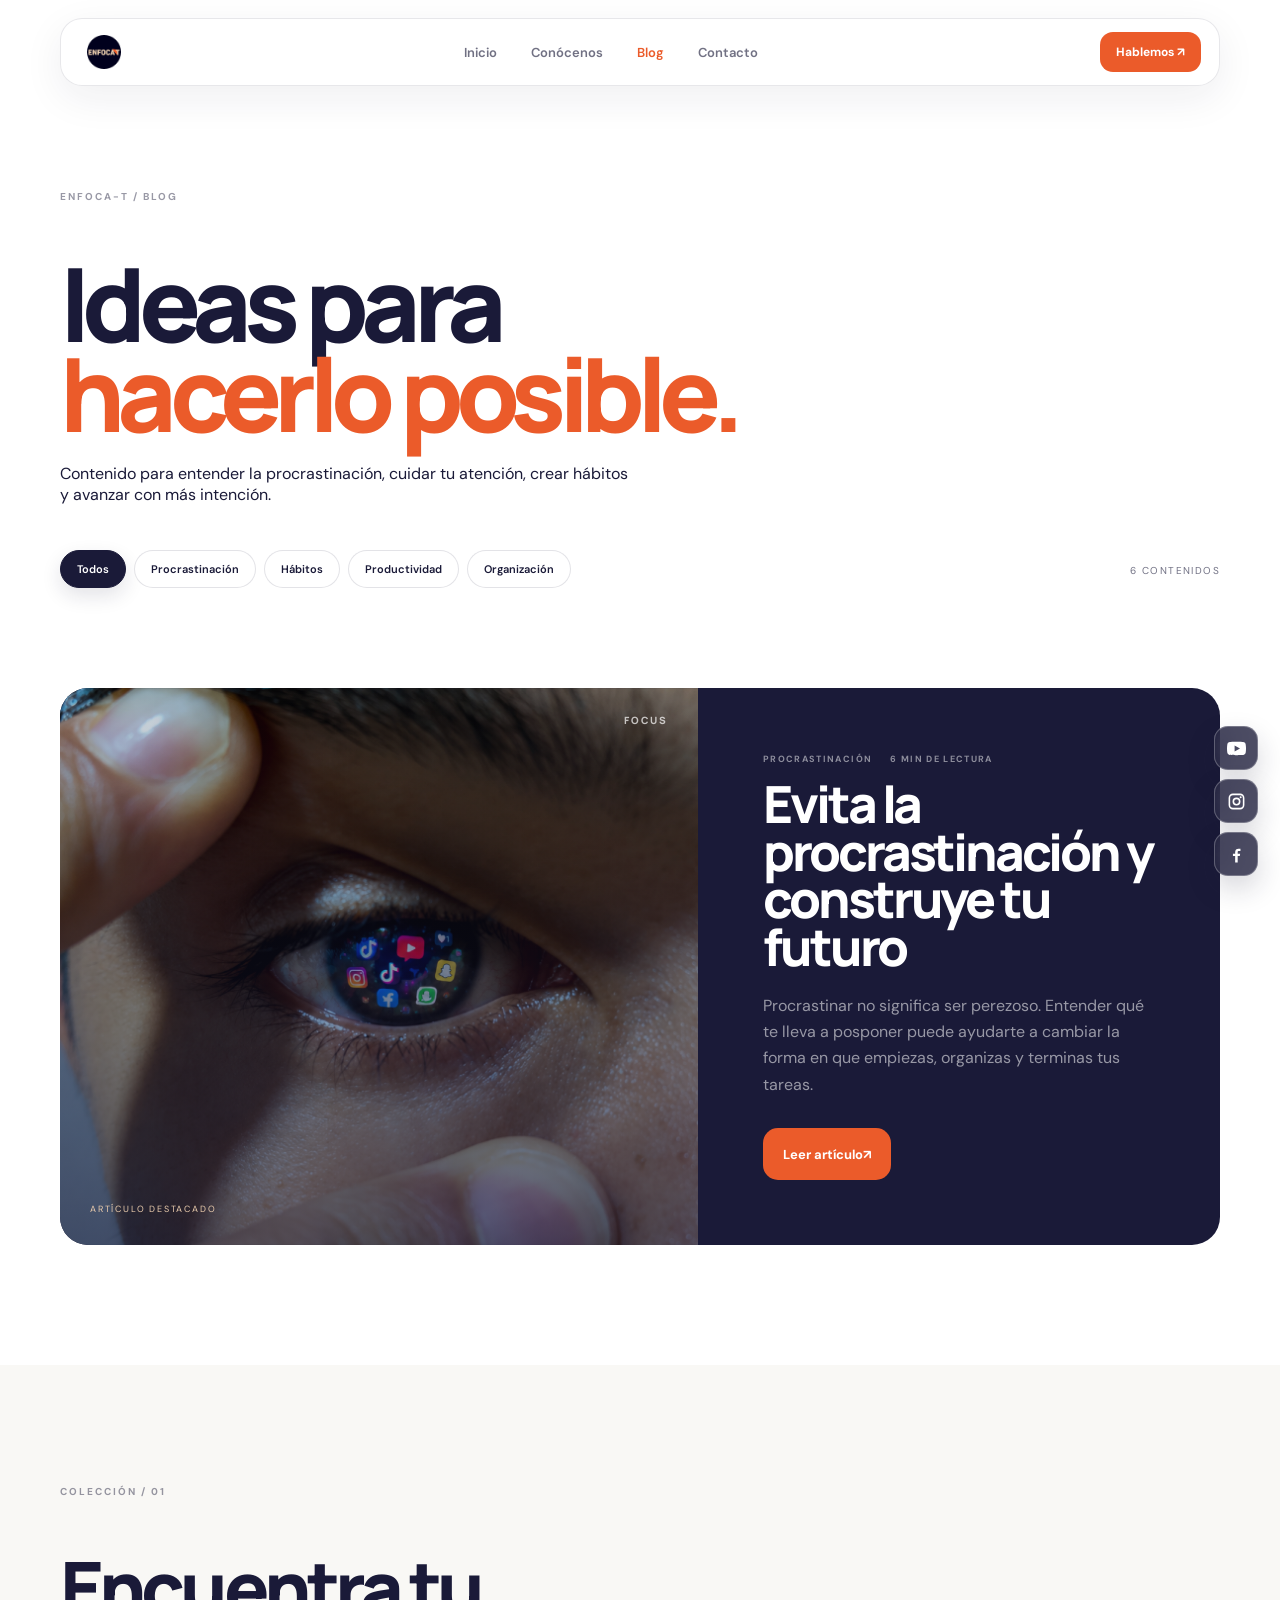
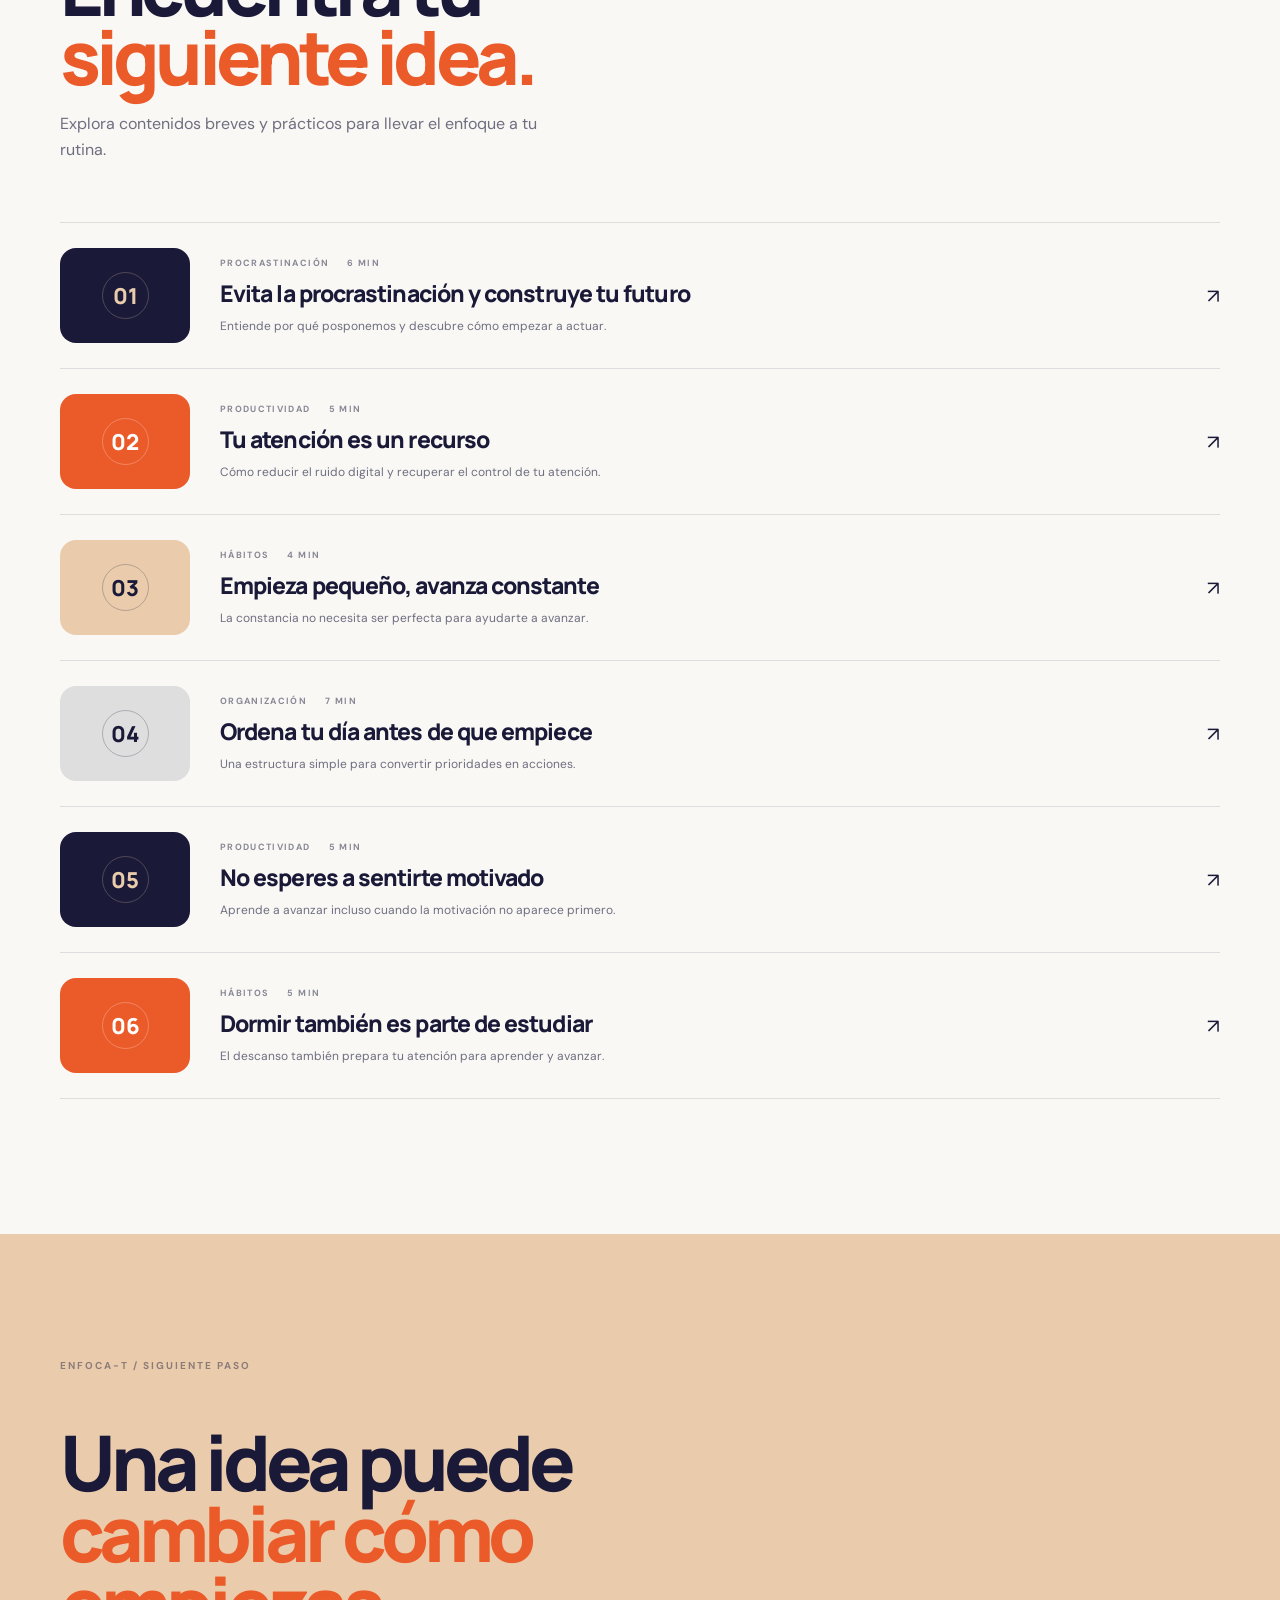
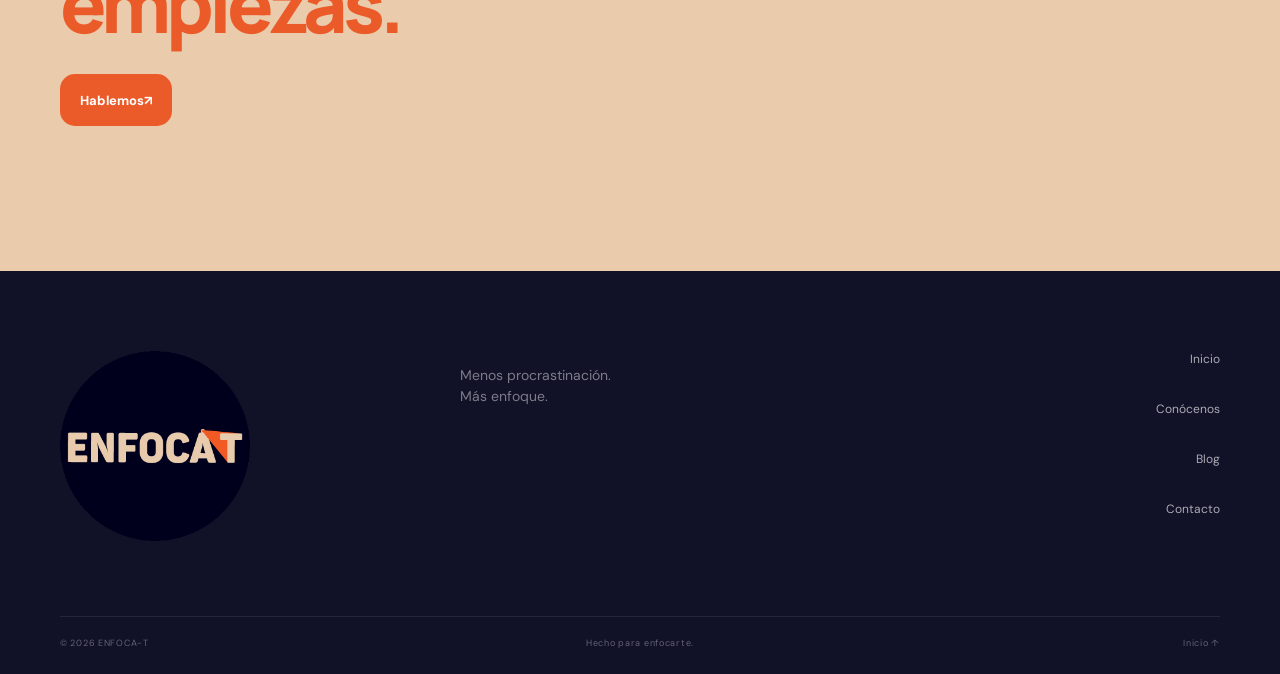
==== commit 3dd2bcc1: "Mover videos y revista fuera del Blog" ====
--- a/blog/index.html
+++ b/blog/index.html
@@ -2,7 +2,7 @@
 <html lang="es">
 <head>
 <meta charset="utf-8"><meta name="viewport" content="width=device-width,initial-scale=1">
-<meta name="description" content="Blog ENFOCA-T — procrastinación, hábitos, concentración, organización, productividad y revista digital.">
+<meta name="description" content="Blog ENFOCA-T — procrastinación, hábitos, concentración, organización y productividad.">
 <title>ENFOCA-T — Blog</title>
 <link rel="preconnect" href="https://fonts.googleapis.com"><link rel="preconnect" href="https://fonts.gstatic.com" crossorigin>
 <link href="https://fonts.googleapis.com/css2?family=DM+Sans:wght@400;500;600;700&family=Manrope:wght@500;600;700;800&display=swap" rel="stylesheet">
@@ -11,14 +11,12 @@
 <body class="blog-page">
 <header class="site-header light-header"><a class="brand" href="../index.html"><img src="../assets/LOGO.png" alt="ENFOCA-T"></a><nav class="main-nav" aria-label="Navegación principal"><a href="../index.html">Inicio</a><a href="../conocenos/index.html">Conócenos</a><a class="active" href="index.html" aria-current="page">Blog</a><a href="../contacto/index.html">Contacto</a></nav><a class="header-cta" href="../contacto/index.html">Hablemos <span>↗</span></a><button class="menu-toggle" type="button" aria-label="Abrir menú" aria-expanded="false"><span></span><span></span></button></header>
 <main>
-<section class="blog-hero"><div class="section-shell"><p class="section-kicker">ENFOCA-T / BLOG</p><h1>Ideas para<br><span>hacerlo posible.</span></h1><p class="page-lead">Contenido para entender la procrastinación, cuidar tu atención, crear hábitos y avanzar con más intención.</p><div class="blog-tools"><nav class="category-nav" aria-label="Filtrar contenidos"><button class="selected" type="button" data-filter="todos" aria-pressed="true">Todos</button><button type="button" data-filter="procrastinacion" aria-pressed="false">Procrastinación</button><button type="button" data-filter="habitos" aria-pressed="false">Hábitos</button><button type="button" data-filter="productividad" aria-pressed="false">Productividad</button><button type="button" data-filter="organizacion" aria-pressed="false">Organización</button><button type="button" data-filter="videos" aria-pressed="false">Videos</button><button type="button" data-filter="revista" aria-pressed="false">Revista</button></nav><span class="filter-count" aria-live="polite">9 contenidos</span></div></div></section>
+<section class="blog-hero"><div class="section-shell"><p class="section-kicker">ENFOCA-T / BLOG</p><h1>Ideas para<br><span>hacerlo posible.</span></h1><p class="page-lead">Contenido para entender la procrastinación, cuidar tu atención, crear hábitos y avanzar con más intención.</p><div class="blog-tools"><nav class="category-nav" aria-label="Filtrar contenidos"><button class="selected" type="button" data-filter="todos" aria-pressed="true">Todos</button><button type="button" data-filter="procrastinacion" aria-pressed="false">Procrastinación</button><button type="button" data-filter="habitos" aria-pressed="false">Hábitos</button><button type="button" data-filter="productividad" aria-pressed="false">Productividad</button><button type="button" data-filter="organizacion" aria-pressed="false">Organización</button></nav><span class="filter-count" aria-live="polite">6 contenidos</span></div></div></section>
 <section class="featured-article"><div class="section-shell featured-layout"><a class="featured-visual" href="procrastinacion.html" aria-label="Leer artículo destacado"><img src="../TODO/fotos-03.png" alt="Estudiante en una situación de distracción mientras estudia" loading="eager"><span>ARTÍCULO DESTACADO</span><strong>FOCUS</strong></a><div class="featured-copy"><div class="article-meta"><span>PROCRASTINACIÓN</span><span>6 MIN DE LECTURA</span></div><h2>Evita la procrastinación y construye tu futuro</h2><p>Procrastinar no significa ser perezoso. Entender qué te lleva a posponer puede ayudarte a cambiar la forma en que empiezas, organizas y terminas tus tareas.</p><a class="button button-primary" href="procrastinacion.html">Leer artículo <span>↗</span></a></div></div></section>
 <section class="articles-section"><div class="section-shell"><div class="articles-heading"><p class="section-kicker">COLECCIÓN / 01</p><h2>Encuentra tu<br><span>siguiente idea.</span></h2><p>Explora contenidos breves y prácticos para llevar el enfoque a tu rutina.</p></div><div class="article-list" id="article-list"><article data-category="procrastinacion"><div class="mini-visual">01</div><div><div class="article-meta"><span>PROCRASTINACIÓN</span><span>6 MIN</span></div><h3>Evita la procrastinación y construye tu futuro</h3><p>Entiende por qué posponemos y descubre cómo empezar a actuar.</p></div><a href="procrastinacion.html" aria-label="Leer artículo sobre procrastinación">↗</a></article><article data-category="productividad"><div class="mini-visual v2">02</div><div><div class="article-meta"><span>PRODUCTIVIDAD</span><span>5 MIN</span></div><h3>Tu atención es un recurso</h3><p>Cómo reducir el ruido digital y recuperar el control de tu atención.</p></div><a href="atencion.html" aria-label="Leer artículo sobre atención">↗</a></article><article data-category="habitos"><div class="mini-visual v3">03</div><div><div class="article-meta"><span>HÁBITOS</span><span>4 MIN</span></div><h3>Empieza pequeño, avanza constante</h3><p>La constancia no necesita ser perfecta para ayudarte a avanzar.</p></div><a href="habitos.html" aria-label="Leer artículo sobre hábitos">↗</a></article><article data-category="organizacion"><div class="mini-visual v4">04</div><div><div class="article-meta"><span>ORGANIZACIÓN</span><span>7 MIN</span></div><h3>Ordena tu día antes de que empiece</h3><p>Una estructura simple para convertir prioridades en acciones.</p></div><a href="organizacion.html" aria-label="Leer artículo sobre organización">↗</a></article><article data-category="productividad"><div class="mini-visual v5">05</div><div><div class="article-meta"><span>PRODUCTIVIDAD</span><span>5 MIN</span></div><h3>No esperes a sentirte motivado</h3><p>Aprende a avanzar incluso cuando la motivación no aparece primero.</p></div><a href="motivacion.html" aria-label="Leer artículo sobre motivación">↗</a></article><article data-category="habitos"><div class="mini-visual v6">06</div><div><div class="article-meta"><span>HÁBITOS</span><span>5 MIN</span></div><h3>Dormir también es parte de estudiar</h3><p>El descanso también prepara tu atención para aprender y avanzar.</p></div><a href="sueno.html" aria-label="Leer artículo sobre sueño y estudio">↗</a></article></div></div></section>
-<section class="video-section"><div class="section-shell"><div class="articles-heading"><p class="section-kicker">COLECCIÓN / 02</p><h2>Contenido para<br><span>ver y reflexionar.</span></h2><p>También puedes encontrar ENFOCA-T en video. Mira estas piezas y llévate una idea para aplicar a tu día.</p></div><div class="video-grid"><article class="video-card" data-category="videos"><a class="video-frame" href="https://youtu.be/oyWa1HFEA1E" target="_blank" rel="noopener noreferrer" aria-label="Ver video en YouTube"><img src="https://i.ytimg.com/vi/oyWa1HFEA1E/hqdefault.jpg" alt="Miniatura del primer video de ENFOCA-T" loading="lazy"><span class="play-button" aria-hidden="true">▶</span><span class="video-platform">YOUTUBE</span></a><div class="video-copy"><span>VIDEO / 01</span><h3>Una pausa para cambiar el enfoque</h3><p>Una pieza audiovisual para detenerse, observar y tomar una decisión diferente.</p><a href="https://youtu.be/oyWa1HFEA1E" target="_blank" rel="noopener noreferrer">Ver en YouTube ↗</a></div></article><article class="video-card" data-category="videos"><a class="video-frame" href="https://youtu.be/1uy5HZht3WU" target="_blank" rel="noopener noreferrer" aria-label="Ver segundo video en YouTube"><img src="https://i.ytimg.com/vi/1uy5HZht3WU/hqdefault.jpg" alt="Miniatura del segundo video de ENFOCA-T" loading="lazy"><span class="play-button" aria-hidden="true">▶</span><span class="video-platform">YOUTUBE</span></a><div class="video-copy"><span>VIDEO / 02</span><h3>Tu siguiente paso empieza hoy</h3><p>Un mensaje para recordar que avanzar no requiere esperar el momento perfecto.</p><a href="https://youtu.be/1uy5HZht3WU" target="_blank" rel="noopener noreferrer">Ver en YouTube ↗</a></div></article></div></div></section>
-<section class="magazine-section" id="revista"><div class="section-shell magazine-layout"><div class="magazine-copy"><p class="section-kicker">COLECCIÓN / 03</p><h2>La revista<br><span>ENFOCA-T.</span></h2><p>Una edición digital donde reunimos ideas, reflexiones y contenidos del proyecto en un formato editorial para leer y explorar con calma.</p><div class="magazine-actions"><a class="button button-primary" href="https://online.fliphtml5.com/ENFOCA-T/xcue/#p=1" target="_blank" rel="noopener noreferrer">Abrir revista digital <span>↗</span></a></div><p class="magazine-note">Puedes explorarla directamente desde aquí o abrirla en pantalla completa.</p></div><div class="magazine-preview"><div class="magazine-browser"><div class="magazine-browser-bar"><span></span><span></span><span></span><small>REVISTA ENFOCA-T</small></div><iframe src="https://online.fliphtml5.com/ENFOCA-T/xcue/#p=1" title="Previsualización de la revista digital ENFOCA-T" loading="lazy" allowfullscreen></iframe><a class="magazine-open" href="https://online.fliphtml5.com/ENFOCA-T/xcue/#p=1" target="_blank" rel="noopener noreferrer">Abrir revista completa ↗</a></div></div></div></section>
 <section class="blog-closing"><div class="section-shell"><p class="section-kicker">ENFOCA-T / SIGUIENTE PASO</p><h2>Una idea puede<br><span>cambiar cómo empiezas.</span></h2><a class="button button-primary" href="../contacto/index.html">Hablemos <span>↗</span></a></div></section>
 </main>
 <footer class="footer"><div class="footer-main"><a class="brand" href="../index.html"><img src="../assets/LOGO.png" alt="ENFOCA-T"></a><p>Menos procrastinación.<br>Más enfoque.</p><div class="footer-links"><a href="../index.html">Inicio</a><a href="../conocenos/index.html">Conócenos</a><a href="index.html">Blog</a><a href="../contacto/index.html">Contacto</a></div></div><div class="footer-bottom"><span>© 2026 ENFOCA-T</span><span>Hecho para enfocarte.</span><a href="../index.html">Inicio ↑</a></div></footer>
 <script src="../script.js"></script><script>
-document.addEventListener('DOMContentLoaded',()=>{const buttons=[...document.querySelectorAll('[data-filter]')],articles=[...document.querySelectorAll('#article-list article')],videos=[...document.querySelectorAll('.video-card')],magazine=document.querySelector('.magazine-section'),count=document.querySelector('.filter-count');const apply=filter=>{let total=0;articles.forEach(el=>{const show=filter==='todos'||el.dataset.category===filter;el.hidden=!show;if(show)total++});videos.forEach(el=>{const show=filter==='todos'||filter==='videos';el.hidden=!show;if(show)total++});if(magazine){const show=filter==='todos'||filter==='revista';magazine.hidden=!show;if(show)total++}buttons.forEach(b=>{const active=b.dataset.filter===filter;b.classList.toggle('selected',active);b.setAttribute('aria-pressed',String(active))});count.textContent=`${total} ${total===1?'contenido':'contenidos'}`};buttons.forEach(b=>b.addEventListener('click',()=>apply(b.dataset.filter)));apply('todos')});
+document.addEventListener('DOMContentLoaded',()=>{const buttons=[...document.querySelectorAll('[data-filter]')],articles=[...document.querySelectorAll('#article-list article')],count=document.querySelector('.filter-count');const apply=filter=>{let total=0;articles.forEach(el=>{const show=filter==='todos'||el.dataset.category===filter;el.hidden=!show;if(show)total++});buttons.forEach(b=>{const active=b.dataset.filter===filter;b.classList.toggle('selected',active);b.setAttribute('aria-pressed',String(active))});count.textContent=`${total} ${total===1?'contenido':'contenidos'}`};buttons.forEach(b=>b.addEventListener('click',()=>apply(b.dataset.filter)));apply('todos')});
 </script></body></html>
--- a/blog/blog.css
+++ b/blog/blog.css
@@ -1 +1 @@
-.blog-page{background:#fff}.blog-hero{padding:190px 0 70px}.blog-hero h1,.articles-heading h2,.featured-copy h2,.article-list h3,.video-copy h3,.blog-closing h2{font-family:Manrope,sans-serif;font-weight:800}.blog-hero h1{font-size:clamp(58px,8vw,110px);line-height:.88;letter-spacing:-.075em;margin:0 0 25px}.blog-hero h1 span,.articles-heading h2 span,.blog-closing h2 span{color:var(--orange)}.blog-hero .page-lead{max-width:570px}.blog-tools{display:flex;align-items:end;justify-content:space-between;gap:25px;margin-top:45px}.category-nav{display:flex;gap:8px;flex-wrap:wrap}.category-nav button{appearance:none;background:#fff;color:var(--blue);padding:11px 16px;border:1px solid var(--line);border-radius:999px;font:600 11px 'DM Sans',sans-serif;cursor:pointer;transition:transform .25s var(--ease),background .25s,color .25s,border-color .25s,box-shadow .25s}.category-nav button:hover{transform:translateY(-2px);border-color:rgba(26,26,56,.3)}.category-nav button.selected{background:var(--blue);color:#fff;border-color:var(--blue);box-shadow:0 8px 20px rgba(26,26,56,.12)}.filter-count{font-size:10px;letter-spacing:.14em;text-transform:uppercase;color:var(--muted);white-space:nowrap;padding-bottom:11px}.featured-article{padding:30px 0 120px}.featured-layout{background:var(--blue);color:#fff;border-radius:var(--radius);overflow:hidden;display:grid;grid-template-columns:1.1fr .9fr;min-height:530px}.featured-visual{position:relative;overflow:hidden;min-height:530px}.featured-visual img{width:100%;height:100%;object-fit:cover;display:block;transition:transform .7s var(--ease)}.featured-layout:hover .featured-visual img{transform:scale(1.035)}.featured-visual::after{content:'';position:absolute;inset:0;background:linear-gradient(180deg,rgba(26,26,56,.05),rgba(26,26,56,.58));pointer-events:none}.featured-visual span{position:absolute;z-index:2;left:30px;bottom:30px;font-size:9px;letter-spacing:.2em;color:var(--beige)}.featured-visual strong{position:absolute;z-index:2;right:30px;top:25px;font:800 10px Manrope;letter-spacing:.2em;color:rgba(255,255,255,.7)}.featured-copy{padding:65px;align-self:center}.featured-copy h2{font-size:clamp(38px,4vw,62px);line-height:.93;letter-spacing:-.06em;margin:15px 0 22px}.featured-copy p{color:rgba(255,255,255,.55);line-height:1.65;max-width:450px;margin-bottom:30px}.article-meta{display:flex;gap:18px;font-size:9px;font-weight:700;letter-spacing:.15em;opacity:.5}.articles-section{padding:120px 0 135px;background:#f9f8f5}.articles-heading h2{font-size:clamp(45px,6vw,75px);line-height:.92;letter-spacing:-.065em;margin:0}.articles-heading>p:last-child{max-width:520px;color:var(--muted);line-height:1.6;margin-top:20px}.article-list{margin-top:60px;border-top:1px solid var(--line)}.article-list article{display:grid;grid-template-columns:130px 1fr 30px;gap:30px;align-items:center;padding:25px 0;border-bottom:1px solid var(--line);transition:opacity .25s,transform .25s}.article-list article:not([hidden]){animation:articleIn .35s ease both}.article-list article[hidden]{display:none}.mini-visual{height:95px;border-radius:16px;background:var(--blue);color:var(--beige);display:grid;place-items:center;font:800 22px Manrope;position:relative;overflow:hidden}.mini-visual:after{content:'';position:absolute;width:45px;height:45px;border:1px solid currentColor;border-radius:50%;opacity:.25}.v2{background:var(--orange);color:#fff}.v3{background:var(--beige);color:var(--blue)}.v4{background:#dedede;color:var(--blue)}.v5{background:var(--blue);color:var(--beige)}.v6{background:var(--orange);color:#fff}.article-list h3{font-size:23px;letter-spacing:-.04em;margin:8px 0}.article-list p{font-size:12px;color:var(--muted);margin:0;line-height:1.5}.article-list article>a{font-size:20px;justify-self:end;color:var(--blue);transition:transform .25s var(--ease),color .25s}.article-list article:hover>a{transform:translate(4px,-4px);color:var(--orange)}.video-section{padding:135px 0 150px;background:#fff}.video-grid{display:grid;grid-template-columns:repeat(2,minmax(0,1fr));gap:24px;margin-top:60px}.video-card{border:1px solid var(--line);border-radius:var(--radius);overflow:hidden;background:#f9f8f5;transition:transform .35s var(--ease),box-shadow .35s var(--ease)}.video-card:hover{transform:translateY(-7px);box-shadow:0 22px 50px rgba(26,26,56,.1)}.video-frame{display:block;position:relative;aspect-ratio:16/9;background:var(--blue);overflow:hidden;text-decoration:none}.video-frame img{width:100%;height:100%;display:block;object-fit:cover;transition:transform .55s var(--ease),filter .35s ease}.video-frame::after{content:'';position:absolute;inset:0;background:linear-gradient(180deg,rgba(26,26,56,.04),rgba(26,26,56,.48));pointer-events:none}.video-card:hover .video-frame img{transform:scale(1.035);filter:brightness(.86)}.play-button{position:absolute;z-index:2;left:50%;top:50%;transform:translate(-50%,-50%);width:66px;height:66px;border-radius:50%;display:grid;place-items:center;background:#fff;color:var(--orange);font-size:20px;padding-left:3px;box-shadow:0 12px 35px rgba(0,0,0,.22);transition:transform .3s var(--ease)}.video-card:hover .play-button{transform:translate(-50%,-50%) scale(1.08)}.video-platform{position:absolute;z-index:2;left:22px;top:20px;color:#fff;font:700 9px 'DM Sans',sans-serif;letter-spacing:.18em}.video-copy{padding:28px 30px 32px}.video-copy>span{font-size:9px;font-weight:700;letter-spacing:.16em;color:var(--orange)}.video-copy h3{font-size:26px;line-height:1.05;letter-spacing:-.05em;margin:10px 0}.video-copy p{font-size:12px;color:var(--muted);line-height:1.55;margin:0 0 18px}.video-copy a{font-size:11px;font-weight:700;color:var(--blue)}.video-copy a:hover{color:var(--orange)}.video-card[hidden]{display:none}.empty-filter{padding:60px 0;text-align:center;border-top:1px solid var(--line)}.empty-filter p{color:var(--muted)}.empty-filter button{border:0;background:none;color:var(--orange);font:700 12px 'DM Sans';cursor:pointer}.blog-closing{padding:125px 0 145px;background:var(--beige)}.blog-closing h2{font-size:clamp(48px,6vw,78px);line-height:.92;letter-spacing:-.065em;margin:0 0 35px;max-width:800px}.footer .brand img{width:190px;height:auto}.footer .brand{max-width:200px}@keyframes articleIn{from{opacity:0;transform:translateY(8px)}to{opacity:1;transform:translateY(0)}}@media(max-width:800px){.blog-tools{align-items:flex-start;flex-direction:column}.featured-layout{grid-template-columns:1fr}.featured-visual{height:300px;min-height:300px}.featured-copy{padding:40px}.video-grid{grid-template-columns:1fr}.article-list article{grid-template-columns:80px 1fr 20px;gap:18px}.mini-visual{height:75px}}@media(max-width:560px){.blog-hero{padding-top:150px}.category-nav{gap:7px}.category-nav button{font-size:10px;padding:10px 13px}.filter-count{padding:0}.article-list article{grid-template-columns:1fr;gap:15px}.mini-visual{width:100%;height:120px}.article-list article>a{justify-self:start}.articles-section,.video-section{padding:95px 0 110px}.video-copy{padding:22px}.video-copy h3{font-size:23px}.play-button{width:56px;height:56px;font-size:17px}.blog-closing{padding:95px 0 110px}}@media(prefers-reduced-motion:reduce){.category-nav button,.article-list article,.featured-visual img,.video-card,.video-frame img,.play-button{transition:none;animation:none}}+.blog-page{background:#fff}.blog-hero{padding:190px 0 70px}.blog-hero h1,.articles-heading h2,.featured-copy h2,.article-list h3,.video-copy h3,.blog-closing h2{font-family:Manrope,sans-serif;font-weight:800}.blog-hero h1{font-size:clamp(58px,8vw,110px);line-height:.88;letter-spacing:-.075em;margin:0 0 25px}.blog-hero h1 span,.articles-heading h2 span,.blog-closing h2 span{color:var(--orange)}.blog-hero .page-lead{max-width:570px}.blog-tools{display:flex;align-items:end;justify-content:space-between;gap:25px;margin-top:45px}.category-nav{display:flex;gap:8px;flex-wrap:wrap}.category-nav button{appearance:none;background:#fff;color:var(--blue);padding:11px 16px;border:1px solid var(--line);border-radius:999px;font:600 11px 'DM Sans',sans-serif;cursor:pointer;transition:transform .25s var(--ease),background .25s,color .25s,border-color .25s,box-shadow .25s}.category-nav button:hover{transform:translateY(-2px);border-color:rgba(26,26,56,.3)}.category-nav button.selected{background:var(--blue);color:#fff;border-color:var(--blue);box-shadow:0 8px 20px rgba(26,26,56,.12)}.filter-count{font-size:10px;letter-spacing:.14em;text-transform:uppercase;color:var(--muted);white-space:nowrap;padding-bottom:11px}.featured-article{padding:30px 0 120px}.featured-layout{background:var(--blue);color:#fff;border-radius:var(--radius);overflow:hidden;display:grid;grid-template-columns:1.1fr .9fr;min-height:530px}.featured-visual{position:relative;overflow:hidden;min-height:530px}.featured-visual img{width:100%;height:100%;object-fit:cover;display:block;transition:transform .7s var(--ease)}.featured-layout:hover .featured-visual img{transform:scale(1.035)}.featured-visual::after{content:'';position:absolute;inset:0;background:linear-gradient(180deg,rgba(26,26,56,.05),rgba(26,26,56,.58));pointer-events:none}.featured-visual span{position:absolute;z-index:2;left:30px;bottom:30px;font-size:9px;letter-spacing:.2em;color:var(--beige)}.featured-visual strong{position:absolute;z-index:2;right:30px;top:25px;font:800 10px Manrope;letter-spacing:.2em;color:rgba(255,255,255,.7)}.featured-copy{padding:65px;align-self:center}.featured-copy h2{font-size:clamp(38px,4vw,62px);line-height:.93;letter-spacing:-.06em;margin:15px 0 22px}.featured-copy p{color:rgba(255,255,255,.55);line-height:1.65;max-width:450px;margin-bottom:30px}.article-meta{display:flex;gap:18px;font-size:9px;font-weight:700;letter-spacing:.15em;opacity:.5}.articles-section{padding:120px 0 135px;background:#f9f8f5}.articles-heading h2{font-size:clamp(45px,6vw,75px);line-height:.92;letter-spacing:-.065em;margin:0}.articles-heading>p:last-child{max-width:520px;color:var(--muted);line-height:1.6;margin-top:20px}.article-list{margin-top:60px;border-top:1px solid var(--line)}.article-list article{display:grid;grid-template-columns:130px 1fr 30px;gap:30px;align-items:center;padding:25px 0;border-bottom:1px solid var(--line);transition:opacity .25s,transform .25s}.article-list article:not([hidden]){animation:articleIn .35s ease both}.article-list article[hidden]{display:none}.mini-visual{height:95px;border-radius:16px;background:var(--blue);color:var(--beige);display:grid;place-items:center;font:800 22px Manrope;position:relative;overflow:hidden}.mini-visual:after{content:'';position:absolute;width:45px;height:45px;border:1px solid currentColor;border-radius:50%;opacity:.25}.v2{background:var(--orange);color:#fff}.v3{background:var(--beige);color:var(--blue)}.v4{background:#dedede;color:var(--blue)}.v5{background:var(--blue);color:var(--beige)}.v6{background:var(--orange);color:#fff}.article-list h3{font-size:23px;letter-spacing:-.04em;margin:8px 0}.article-list p{font-size:12px;color:var(--muted);margin:0;line-height:1.5}.article-list article>a{font-size:20px;justify-self:end;color:var(--blue);transition:transform .25s var(--ease),color .25s}.article-list article:hover>a{transform:translate(4px,-4px);color:var(--orange)}.video-section{padding:135px 0 150px;background:#fff}.video-grid{display:grid;grid-template-columns:repeat(2,minmax(0,1fr));gap:24px;margin-top:60px}.video-card{border:1px solid var(--line);border-radius:var(--radius);overflow:hidden;background:#f9f8f5;transition:transform .35s var(--ease),box-shadow .35s var(--ease)}.video-card:hover{transform:translateY(-7px);box-shadow:0 22px 50px rgba(26,26,56,.1)}.video-frame{display:block;position:relative;aspect-ratio:16/9;background:var(--blue);overflow:hidden;text-decoration:none}.video-frame img{width:100%;height:100%;display:block;object-fit:cover;transition:transform .55s var(--ease),filter .35s ease}.video-frame::after{content:'';position:absolute;inset:0;background:linear-gradient(180deg,rgba(26,26,56,.04),rgba(26,26,56,.48));pointer-events:none}.video-card:hover .video-frame img{transform:scale(1.035);filter:brightness(.86)}.play-button{position:absolute;z-index:2;left:50%;top:50%;transform:translate(-50%,-50%);width:66px;height:66px;border-radius:50%;display:grid;place-items:center;background:#fff;color:var(--orange);font-size:20px;padding-left:3px;box-shadow:0 12px 35px rgba(0,0,0,.22);transition:transform .3s var(--ease)}.video-card:hover .play-button{transform:translate(-50%,-50%) scale(1.08)}.video-platform{position:absolute;z-index:2;left:22px;top:20px;color:#fff;font:700 9px 'DM Sans',sans-serif;letter-spacing:.18em}.video-copy{padding:28px 30px 32px}.video-copy>span{font-size:9px;font-weight:700;letter-spacing:.16em;color:var(--orange)}.video-copy h3{font-size:26px;line-height:1.05;letter-spacing:-.05em;margin:10px 0}.video-copy p{font-size:12px;color:var(--muted);line-height:1.55;margin:0 0 18px}.video-copy a{font-size:11px;font-weight:700;color:var(--blue)}.video-copy a:hover{color:var(--orange)}.video-card[hidden]{display:none}.empty-filter{padding:60px 0;text-align:center;border-top:1px solid var(--line)}.empty-filter p{color:var(--muted)}.empty-filter button{border:0;background:none;color:var(--orange);font:700 12px 'DM Sans';cursor:pointer}.magazine-section{padding:145px 0;background:#f9f8f5}.magazine-layout{display:grid;grid-template-columns:.72fr 1.28fr;gap:70px;align-items:center}.magazine-copy h2{font:800 clamp(48px,6vw,78px)/.92 Manrope,sans-serif;letter-spacing:-.065em;margin:0 0 25px}.magazine-copy h2 span{color:var(--orange)}.magazine-copy>p:not(.section-kicker):not(.magazine-note){max-width:470px;color:var(--muted);line-height:1.7;margin-bottom:30px}.magazine-actions{display:flex;flex-wrap:wrap}.magazine-note{font-size:10px!important;letter-spacing:.08em;text-transform:uppercase;color:var(--muted)!important;margin-top:16px}.magazine-preview{min-width:0}.magazine-browser{position:relative;overflow:hidden;border:1px solid rgba(26,26,56,.12);border-radius:24px;background:#fff;box-shadow:0 30px 80px rgba(26,26,56,.14);padding-top:38px}.magazine-browser-bar{position:absolute;z-index:3;top:0;left:0;right:0;height:38px;display:flex;align-items:center;gap:7px;padding:0 15px;background:rgba(255,255,255,.94);border-bottom:1px solid rgba(26,26,56,.08);backdrop-filter:blur(12px)}.magazine-browser-bar>span{width:7px;height:7px;border-radius:50%;background:rgba(26,26,56,.2)}.magazine-browser-bar small{margin-left:8px;font:700 8px Manrope;letter-spacing:.15em;color:var(--muted)}.magazine-browser iframe{display:block;width:100%;height:560px;border:0;background:#eee}.magazine-open{display:flex;align-items:center;justify-content:center;min-height:48px;background:var(--blue);color:#fff;font:700 11px 'DM Sans',sans-serif;letter-spacing:.08em;text-decoration:none;transition:background .25s}.magazine-open:hover{background:var(--orange)}.blog-closing{padding:125px 0 145px;background:var(--beige)}.blog-closing h2{font-size:clamp(48px,6vw,78px);line-height:.92;letter-spacing:-.065em;margin:0 0 35px;max-width:800px}.footer .brand img{width:190px;height:auto}.footer .brand{max-width:200px}@keyframes articleIn{from{opacity:0;transform:translateY(8px)}to{opacity:1;transform:translateY(0)}}@media(max-width:900px){.magazine-layout{grid-template-columns:1fr;gap:45px}.magazine-browser iframe{height:500px}}@media(max-width:800px){.blog-tools{align-items:flex-start;flex-direction:column}.featured-layout{grid-template-columns:1fr}.featured-visual{height:300px;min-height:300px}.featured-copy{padding:40px}.video-grid{grid-template-columns:1fr}.article-list article{grid-template-columns:80px 1fr 20px;gap:18px}.mini-visual{height:75px}}@media(max-width:560px){.blog-hero{padding-top:150px}.category-nav{gap:7px}.category-nav button{font-size:10px;padding:10px 13px}.filter-count{padding:0}.article-list article{grid-template-columns:1fr;gap:15px}.mini-visual{width:100%;height:120px}.article-list article>a{justify-self:start}.articles-section,.video-section{padding:95px 0 110px}.video-copy{padding:22px}.video-copy h3{font-size:23px}.play-button{width:56px;height:56px;font-size:17px}.magazine-section{padding:95px 0 110px}.magazine-browser{border-radius:18px}.magazine-browser iframe{height:430px}.magazine-browser-bar{height:34px}.magazine-browser{padding-top:34px}.blog-closing{padding:95px 0 110px}}@media(prefers-reduced-motion:reduce){.category-nav button,.article-list article,.featured-visual img,.video-card,.video-frame img,.play-button,.magazine-open{transition:none;animation:none}}
